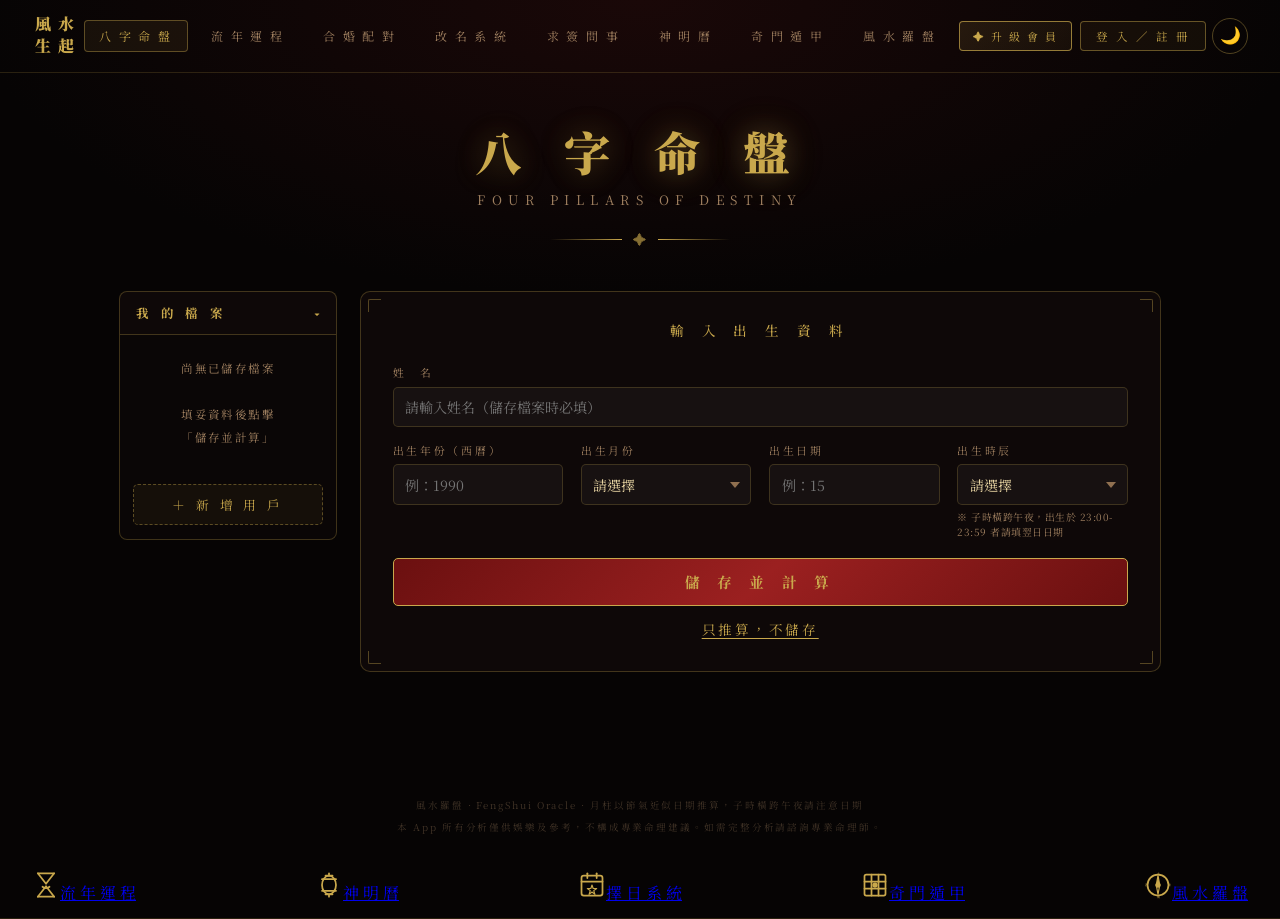
==== index.html @ 35db5994 "fix: Accessibility第三輪 - light/dark mode顏色對比度修正達WCAG AA標準(5.25:1/5.44:1)，保留金色質感" ====
<!DOCTYPE html>
<html lang="zh-TW">
<head>
  <meta charset="UTF-8">
  <meta name="viewport" content="width=device-width, initial-scale=1.0">
  <!-- PWA Manifest -->
  <link rel="manifest" href="/manifest.json">
  <!-- PWA Meta Tags -->
  <meta name="theme-color" content="#c9a84c">
  <meta name="mobile-web-app-capable" content="yes">
  <meta name="apple-mobile-web-app-capable" content="yes">
  <meta name="apple-mobile-web-app-status-bar-style" content="black-translucent">
  <meta name="apple-mobile-web-app-title" content="風生水起">
  <!-- Icons -->
  <link rel="apple-touch-icon" href="/icon-bagua.png">
  <link rel="icon" type="image/png" href="/icon-bagua.png">
  <title>風生水起 · FengShui Oracle</title>
  <meta property="og:title" content="風生水起 · FengShui Oracle">
  <meta property="og:description" content="最易用嘅中式命理 App，八字命盤、求簽問事、合婚配對、神明曆">
  <meta property="og:url" content="https://fengshuioracle.vercel.app">
  <link href="https://fonts.googleapis.com/css2?family=Noto+Serif+TC:wght@400;500;700;900&display=swap" rel="stylesheet">
  <link rel="stylesheet" href="auth.css">
  <link rel="stylesheet" href="theme.css">
  <script src="theme.js"></script>
  <style>
    :root {
      --gold: #c9a84c;
      --gold-light: #e8d080;
      --gold-dim: rgba(201,168,76,0.28);
      --red-dark: #6b1010;
      --red-mid: #9b2020;
      --bg: #060404;
      --bg-card: #0e0808;
      --bg-sidebar: #0a0606;
      --bg-input: rgba(255,255,255,0.04);
      --text: #e8d5a3;
      --text-dim: #a08060;  /* #a08060 on #0e0808 ≈ 5.44:1 (WCAG AA) */
      --wood: #5a9a6a;
      --fire: #cc4422;
      --earth: #C4870A;
      --metal: #A8A8A8;
      --water: #0047AB;
    }

    * { box-sizing: border-box; margin: 0; padding: 0; }

    body {
      font-family: 'Noto Serif TC', serif;
      background: var(--bg);
      color: var(--text);
      min-height: 100vh;
      background-image: radial-gradient(ellipse 80% 50% at 50% 0%, #1a0808 0%, transparent 65%);
    }

    /* ── Unified nav (shared with oracle.html) ──── */
    nav {
      display: flex;
      align-items: center;
      justify-content: space-between;
      padding: 0.85rem 2rem;
      border-bottom: 1px solid rgba(201,168,76,0.18);
    }
    .nav-brand {
      text-decoration: none;
      display: flex;
      flex-direction: row;
      align-items: center;
      gap: 0.5rem;
    }
    .logo-text {
      display: grid;
      grid-template-columns: 1fr 1fr;
      grid-template-rows: 1fr 1fr;
      width: 2.4rem;
      height: 2.4rem;
      font-size: 0.7rem;
      font-weight: 900;
      color: var(--gold);
      line-height: 1.2;
      text-align: center;
      letter-spacing: 0;
      flex-shrink: 0;
    }
    .nav-brand .brand-sub {
      font-size: 0.55rem;
      font-weight: 400;
      letter-spacing: 0.18em;
      color: var(--text-dim);
      line-height: 1.2;
      margin-top: 0.15rem;
    }
    .nav-tabs { display: flex; gap: 0.5rem; }
    .nav-tab {
      font-size: 0.75rem;
      font-family: 'Noto Serif TC', serif;
      letter-spacing: 0.2em;
      text-decoration: none;
      padding: 0.38rem 0.88rem;
      border-radius: 4px;
      border: 1px solid transparent;
      color: var(--text-dim);
      transition: color 0.2s, background 0.2s, border-color 0.2s;
    }
    .nav-tab.active {
      color: var(--gold);
      border-color: rgba(201,168,76,0.4);
      background: rgba(201,168,76,0.08);
    }
    .nav-tab:not(.active):hover { color: var(--text); }

    /* ── Header ─────────────────────────────────── */
    header {
      text-align: center;
      padding: 2.8rem 1rem 1.5rem;
    }

    .site-title {
      font-size: clamp(1.9rem, 5.5vw, 2.9rem);
      font-weight: 900;
      color: var(--gold);
      letter-spacing: 0.35em;
      text-shadow: 0 0 28px rgba(201,168,76,0.38), 0 0 56px rgba(201,168,76,0.12);
    }

    .site-subtitle {
      font-size: 13px;
      color: var(--text-dim);
      letter-spacing: 0.5em;
      margin-top: 0.35rem;
      text-transform: uppercase;
      line-height: 1.7;
    }

    .divider {
      display: flex;
      align-items: center;
      gap: 0.7rem;
      margin: 1.1rem auto;
      width: fit-content;
    }
    .divider::before, .divider::after {
      content: '';
      display: block;
      width: 72px;
      height: 1px;
    }
    .divider::before { background: linear-gradient(to right, transparent, var(--gold)); }
    .divider::after  { background: linear-gradient(to left,  transparent, var(--gold)); }
    .divider-sym { color: var(--gold); font-size: 0.85rem; opacity: 0.65; }

    /* ── Layout ──────────────────────────────────── */
    .layout {
      display: flex;
      gap: 1.4rem;
      max-width: 1080px;
      margin: 0 auto;
      padding: 0 1.2rem 5rem;
      align-items: flex-start;
    }

    /* ── Sidebar ─────────────────────────────────── */
    .sidebar { width: 218px; flex-shrink: 0; position: sticky; top: 1rem; }

    .sidebar-head {
      display: flex;
      align-items: center;
      justify-content: space-between;
      padding: 0.75rem 1rem;
      background: var(--bg-card);
      border: 1px solid var(--gold-dim);
      border-radius: 8px 8px 0 0;
      cursor: pointer;
      user-select: none;
    }

    .sidebar-head-title {
      font-size: 0.78rem;
      color: var(--gold);
      letter-spacing: 0.38em;
      font-weight: 700;
    }

    .sb-icon {
      color: var(--gold);
      font-size: 0.75rem;
      transition: transform 0.3s;
      display: inline-block;
    }
    .sb-icon.up { transform: rotate(180deg); }

    .sidebar-body {
      background: var(--bg-sidebar);
      border: 1px solid var(--gold-dim);
      border-top: none;
      border-radius: 0 0 8px 8px;
      overflow-y: auto;
      overflow-x: hidden;
      max-height: 560px;
      transition: max-height 0.35s ease, opacity 0.3s;
    }
    .sidebar-body.collapsed { max-height: 0; overflow: hidden; }

    .sidebar-body::-webkit-scrollbar { width: 3px; }
    .sidebar-body::-webkit-scrollbar-thumb { background: var(--gold-dim); border-radius: 2px; }

    .profile-empty {
      padding: 1.4rem 1rem;
      text-align: center;
      color: var(--text-dim);
      font-size: 0.72rem;
      letter-spacing: 0.12em;
      line-height: 2;
    }

    /* Profile card */
    .p-card {
      padding: 0.8rem 1rem;
      border-bottom: 1px solid rgba(201,168,76,0.09);
      cursor: pointer;
      transition: background 0.18s;
      position: relative;
    }
    .p-card:hover   { background: rgba(201,168,76,0.055); }
    .p-card.active  { background: rgba(201,168,76,0.1); border-left: 2px solid var(--gold); }

    .p-card-name {
      font-size: 0.98rem;
      font-weight: 700;
      color: var(--gold);
      letter-spacing: 0.08em;
      margin-bottom: 0.22rem;
    }

    .p-card-info {
      font-size: 0.65rem;
      color: var(--text-dim);
      letter-spacing: 0.08em;
      line-height: 1.7;
    }

    .p-card-actions {
      display: flex;
      gap: 0.35rem;
      margin-top: 0.45rem;
    }

    .p-btn {
      font-size: 0.62rem;
      padding: 0.18rem 0.5rem;
      border-radius: 3px;
      border: 1px solid;
      cursor: pointer;
      font-family: 'Noto Serif TC', serif;
      letter-spacing: 0.08em;
      background: transparent;
      transition: background 0.18s;
    }
    .p-btn-edit   { border-color: rgba(201,168,76,0.35); color: var(--gold); }
    .p-btn-edit:hover   { background: rgba(201,168,76,0.12); }
    .p-btn-delete { border-color: rgba(180,50,50,0.38); color: #cc6666; }
    .p-btn-delete:hover { background: rgba(180,50,50,0.12); }

    /* Mobile sidebar toggle */
    .mob-sidebar-toggle {
      display: none;
      width: 100%;
      padding: 0.65rem 1rem;
      background: var(--bg-card);
      border: 1px solid var(--gold-dim);
      border-radius: 7px;
      color: var(--gold);
      font-family: 'Noto Serif TC', serif;
      font-size: 0.82rem;
      letter-spacing: 0.35em;
      cursor: pointer;
      text-align: left;
      margin-bottom: 0.9rem;
    }
    .mob-sidebar-toggle .mob-icon {
      float: right;
      transition: transform 0.3s;
    }
    .mob-sidebar-toggle.open .mob-icon { transform: rotate(180deg); }

    /* ── Main content ────────────────────────────── */
    .main-content { flex: 1; min-width: 0; }

    /* ── Card ────────────────────────────────────── */
    .card {
      background: var(--bg-card);
      border: 1px solid var(--gold-dim);
      border-radius: 10px;
      padding: 1.8rem 2rem;
      position: relative;
      margin-bottom: 1.4rem;
    }

    .cc { position:absolute; width:13px; height:13px; border-color:var(--gold); border-style:solid; opacity:0.38; }
    .cc.tl { top:7px;    left:7px;  border-width:1px 0 0 1px; border-radius:2px 0 0 0; }
    .cc.tr { top:7px;    right:7px; border-width:1px 1px 0 0; border-radius:0 2px 0 0; }
    .cc.bl { bottom:7px; left:7px;  border-width:0 0 1px 1px; border-radius:0 0 0 2px; }
    .cc.br { bottom:7px; right:7px; border-width:0 1px 1px 0; border-radius:0 0 2px 0; }

    .card-title {
      text-align: center;
      color: var(--gold);
      font-size: 0.85rem;
      letter-spacing: 0.55em;
      margin-bottom: 1.5rem;
      font-weight: 500;
    }

    /* ── Edit mode bar ───────────────────────────── */
    .edit-bar {
      display: flex;
      align-items: center;
      justify-content: space-between;
      background: rgba(201,168,76,0.07);
      border: 1px solid rgba(201,168,76,0.28);
      border-radius: 5px;
      padding: 0.55rem 0.9rem;
      margin-bottom: 1.1rem;
      font-size: 0.75rem;
      color: var(--gold);
      letter-spacing: 0.12em;
    }
    .edit-bar.hidden { display: none; }

    .btn-cancel {
      background: transparent;
      border: 1px solid rgba(201,168,76,0.28);
      color: var(--text-dim);
      font-family: 'Noto Serif TC', serif;
      font-size: 0.68rem;
      padding: 0.22rem 0.65rem;
      border-radius: 3px;
      cursor: pointer;
      letter-spacing: 0.1em;
      transition: all 0.2s;
    }
    .btn-cancel:hover { border-color: var(--gold); color: var(--gold); }

    /* ── Form ────────────────────────────────────── */
    .form-grid {
      display: grid;
      grid-template-columns: repeat(auto-fit, minmax(148px, 1fr));
      gap: 0.95rem 1.1rem;
      margin-bottom: 1.1rem;
    }

    .fg-full { grid-column: 1 / -1; }

    .form-group label {
      display: block;
      font-size: 0.68rem;
      color: var(--text-dim);
      letter-spacing: 0.25em;
      margin-bottom: 0.38rem;
    }

    .form-group input,
    .form-group select {
      width: 100%;
      background: var(--bg-input);
      border: 1px solid rgba(201,168,76,0.22);
      color: var(--text);
      font-family: 'Noto Serif TC', serif;
      font-size: 0.88rem;
      padding: 0.58rem 0.72rem;
      border-radius: 5px;
      outline: none;
      transition: border-color 0.22s, box-shadow 0.22s;
      appearance: none;
      -webkit-appearance: none;
    }
    .form-group select {
      background-image: url("data:image/svg+xml,%3Csvg xmlns='http://www.w3.org/2000/svg' width='10' height='6'%3E%3Cpath d='M0 0l5 6 5-6z' fill='%23907050'/%3E%3C/svg%3E");
      background-repeat: no-repeat;
      background-position: right 0.65rem center;
      padding-right: 1.9rem;
    }
    .form-group input:focus,
    .form-group select:focus {
      border-color: var(--gold);
      box-shadow: 0 0 0 2px rgba(201,168,76,0.09);
    }
    .form-group select option { background: #160e0a; color: var(--text); }

    .shichen-note {
      font-size: 0.62rem;
      color: var(--text-dim);
      letter-spacing: 0.05em;
      margin-top: 0.35rem;
      line-height: 1.5;
    }

    /* ── Sidebar new-user button ─────────────────── */
    .btn-new-user {
      display: block;
      width: calc(100% - 1.6rem);
      margin: 0.8rem 0.8rem 0.9rem;
      padding: 0.6rem 0.5rem;
      background: rgba(201,168,76,0.06);
      border: 1px dashed rgba(201,168,76,0.4);
      color: var(--gold);
      font-family: 'Noto Serif TC', serif;
      font-size: 0.8rem;
      letter-spacing: 0.3em;
      cursor: pointer;
      border-radius: 5px;
      transition: all 0.22s;
      text-align: center;
    }
    .btn-new-user:hover {
      background: rgba(201,168,76,0.12);
      border-color: var(--gold);
      border-style: solid;
    }

    /* ── Button row ──────────────────────────────── */
    .btn-row { display: flex; flex-direction: column; gap: 0.6rem; }

    .btn-calc-only {
      background: transparent;
      border: none;
      color: #c9a84c;
      font-family: 'Noto Serif TC', serif;
      font-size: 0.85rem;
      letter-spacing: 0.2em;
      cursor: pointer;
      text-align: center;
      padding: 0.2rem;
      transition: color 0.2s;
      text-decoration: underline;
      text-underline-offset: 3px;
    }
    .btn-calc-only:hover { color: var(--gold); }

    .btn-primary {
      padding: 0.78rem 0.5rem;
      background: linear-gradient(135deg, var(--red-dark), var(--red-mid) 50%, var(--red-dark));
      border: 1px solid var(--gold);
      color: var(--gold);
      font-family: 'Noto Serif TC', serif;
      font-size: 0.92rem;
      font-weight: 700;
      letter-spacing: 0.45em;
      cursor: pointer;
      border-radius: 5px;
      transition: all 0.28s;
      overflow: hidden;
      position: relative;
    }
    .btn-primary::before {
      content: '';
      position: absolute;
      inset: 0;
      background: linear-gradient(135deg, transparent 40%, rgba(201,168,76,0.08) 50%, transparent 60%);
      transform: translateX(-100%);
      transition: transform 0.5s;
    }
    .btn-primary:hover { border-color: var(--gold-light); color: var(--gold-light); box-shadow: 0 0 16px rgba(201,168,76,0.14); }
    .btn-primary:hover::before { transform: translateX(100%); }

    .btn-secondary {
      padding: 0.78rem 0.5rem;
      background: rgba(201,168,76,0.055);
      border: 1px solid rgba(201,168,76,0.32);
      color: var(--gold);
      font-family: 'Noto Serif TC', serif;
      font-size: 0.88rem;
      font-weight: 500;
      letter-spacing: 0.38em;
      cursor: pointer;
      border-radius: 5px;
      transition: all 0.28s;
    }
    .btn-secondary:hover { background: rgba(201,168,76,0.11); border-color: var(--gold); }

    /* ── Result ──────────────────────────────────── */
    #resultSection { display: none; animation: fadeIn 0.55s ease; }
    #resultSection.visible { display: block; }

    @keyframes fadeIn {
      from { opacity: 0; transform: translateY(14px); }
      to   { opacity: 1; transform: translateY(0); }
    }

    .result-name {
      text-align: center;
      color: var(--gold-light);
      font-size: 1.25rem;
      font-weight: 900;
      letter-spacing: 0.22em;
      margin-bottom: 0.18rem;
    }

    .result-title {
      text-align: center;
      color: var(--gold);
      font-size: 1.05rem;
      letter-spacing: 0.5em;
      font-weight: 700;
      margin-bottom: 0.25rem;
    }

    .result-meta {
      text-align: center;
      color: var(--text-dim);
      font-size: 0.72rem;
      letter-spacing: 0.2em;
      margin-bottom: 1.7rem;
    }

    /* ── Four pillars ────────────────────────────── */
    .pillars-wrap {
      display: flex;
      justify-content: center;
      margin-bottom: 1.6rem;
    }

    .pillar {
      flex: 1;
      max-width: 155px;
      padding: 1.4rem 0.45rem 1.1rem;
      background: rgba(255,255,255,0.018);
      border: 1px solid var(--gold-dim);
      text-align: center;
      position: relative;
      transition: transform 0.2s;
    }
    .pillar + .pillar { border-left: none; }
    .pillar:first-child { border-radius: 8px 0 0 8px; }
    .pillar:last-child  { border-radius: 0 8px 8px 0; }
    .pillar:hover { transform: translateY(-3px); z-index: 1; }
    .pillar::before {
      content: '';
      position: absolute;
      top: 0; left: 0; right: 0;
      height: 2px;
      background: linear-gradient(to right, transparent, var(--gold-dim), transparent);
    }

    .pillar-label {
      font-size: 0.63rem;
      color: var(--text-dim);
      letter-spacing: 0.3em;
      margin-bottom: 0.95rem;
    }

    .pillar-stem, .pillar-branch {
      font-size: clamp(2.1rem, 5vw, 3.1rem);
      font-weight: 900;
      line-height: 1.1;
      display: block;
      text-shadow: 0 0 12px currentColor;
    }

    .pillar-sep {
      width: 22px; height: 1px;
      background: var(--gold-dim);
      margin: 0.45rem auto;
    }

    .pillar-el-row {
      font-size: 0.66rem;
      color: var(--text-dim);
      letter-spacing: 0.1em;
      margin-top: 0.38rem;
      line-height: 1.9;
    }

    .pillar-animal {
      font-size: 0.7rem;
      color: var(--text-dim);
      margin-top: 0.12rem;
    }

    .el-wood  { color: var(--wood);  }
    .el-fire  { color: var(--fire);  }
    .el-earth { color: var(--earth); }
    .el-metal { color: var(--metal); }
    .el-water { color: var(--water); }

    /* ── Info cards ──────────────────────────────── */
    .info-row {
      display: grid;
      grid-template-columns: repeat(auto-fit, minmax(165px, 1fr));
      gap: 0.85rem;
      margin-top: 1.2rem;
    }

    .info-card {
      background: rgba(255,255,255,0.018);
      border: 1px solid var(--gold-dim);
      border-radius: 6px;
      padding: 0.85rem 1rem;
    }

    .ic-label {
      font-size: 0.63rem;
      color: var(--text-dim);
      letter-spacing: 0.3em;
      margin-bottom: 0.28rem;
    }

    .ic-value {
      font-size: 0.92rem;
      color: var(--text);
    }

    /* ── Element bars ────────────────────────────── */
    .el-summary {
      background: rgba(255,255,255,0.018);
      border: 1px solid var(--gold-dim);
      border-radius: 6px;
      padding: 1rem 1.3rem;
      margin-top: 0.85rem;
    }

    .el-summary-title {
      font-size: 0.65rem;
      color: var(--text-dim);
      letter-spacing: 0.35em;
      margin-bottom: 0.85rem;
      text-align: center;
    }

    .el-bars {
      display: flex;
      flex-direction: column;
      gap: 0.55rem;
    }

    .el-bar-wrap {
      display: flex;
      align-items: center;
      gap: 0.6rem;
    }

    .el-bar-lbl {
      font-size: 0.75rem;
      font-weight: 700;
      width: 1.2em;
      text-align: center;
      flex-shrink: 0;
    }

    .el-bar-track {
      flex: 1;
      height: 12px;
      background: rgba(255,255,255,0.04);
      border-radius: 3px;
      overflow: hidden;
    }

    .el-bar {
      height: 100%;
      border-radius: 3px;
      transition: width 0.5s ease;
    }

    .el-bar-cnt { font-size: 0.68rem; color: var(--text-dim); width: 1em; text-align: right; flex-shrink: 0; }

    /* ── Mobile ──────────────────────────────────── */
    @media (max-width: 700px) {
      .layout { flex-direction: column; padding: 0 0.75rem 4rem; }
      .sidebar { width: 100%; position: static; }
      .sidebar-head { display: none; }
      .sidebar-body {
        border: 1px solid var(--gold-dim);
        border-radius: 8px;
        max-height: 0;
        overflow: hidden;
      }
      .sidebar-body.mob-open { max-height: 380px; overflow-y: auto; }
      .mob-sidebar-toggle { display: block; }
      .card { padding: 1.3rem 0.9rem; }

      /* ── Font size: ensure minimum 14px for readable text ── */
      .p-card-name   { font-size: 1rem; }
      .p-card-info   { font-size: 0.82rem; }     /* was 0.65rem (~10px) */
      .form-group label { font-size: 0.82rem; }  /* was 0.68rem */
      .shichen-note  { font-size: 0.78rem; }     /* was 0.62rem */
      .card-title    { font-size: 0.92rem; }     /* was 0.85rem */
      .ic-label      { font-size: 0.78rem; }     /* was 0.63rem */
      .ic-value      { font-size: 1rem; }
      .el-summary-title { font-size: 0.8rem; }
      .el-bar-lbl    { font-size: 0.88rem; }
      .pillar-label  { font-size: 0.75rem; }
      .pillar-el-row { font-size: 0.78rem; }
      .result-meta   { font-size: 0.82rem; }
      .da-card-label { font-size: 0.78rem; }
      .da-card-sub   { font-size: 0.82rem; }
      .rn-card-label { font-size: 0.75rem; }
      .scene-desc    { font-size: 0.72rem; }
      .scene-name    { font-size: 0.88rem; }

      /* ── Buttons: ensure min 44px touch target ── */
      .p-btn {
        font-size: 0.82rem;
        padding: 0.6rem 0.9rem;  /* was 0.18rem — now ≥ 44px */
        min-height: 44px;
        display: inline-flex;
        align-items: center;
      }
      .p-card-actions { gap: 0.5rem; flex-wrap: wrap; }
      .btn-new-user  { min-height: 44px; font-size: 0.88rem; }
      .btn-primary   { min-height: 48px; font-size: 1rem; }
      .btn-secondary { min-height: 48px; font-size: 0.95rem; }
      .mob-sidebar-toggle { min-height: 44px; font-size: 0.88rem; }

      /* ── Match section: stack on mobile ── */
      .match-heart-col { padding: 0.5rem 0; }
    }

    @media (max-width: 480px) {
      .scene-grid { grid-template-columns: repeat(3,1fr); gap: 0.4rem; }
      .match-dim-grid { grid-template-columns: repeat(3,1fr); gap: 0.4rem; }
      .da-free-grid { grid-template-columns: 1fr; }
      .rn-free-grid { grid-template-columns: 1fr; }
    }

    footer {
      text-align: center;
      color: var(--text-dim);
      font-size: 0.6rem;
      letter-spacing: 0.2em;
      padding: 1.5rem 0;
      opacity: 0.38;
    }

    @keyframes shake {
      0%,100% { transform: translateX(0); }
      20%,60% { transform: translateX(-5px); }
      40%,80% { transform: translateX(5px); }
    }


    /* Oracle section removed — see oracle.html */


    /* ── Rename Section ─────────────────────────────── */
    #renameSection { display: none; animation: fadeIn 0.45s ease; }
    #renameSection.active { display: block; }

    .rename-container { max-width: 860px; margin: 0 auto; padding: 0 1.2rem 5rem; }

    /* Scene selector */
    .scene-grid {
      display: grid;
      grid-template-columns: repeat(3, 1fr);
      gap: 0.9rem;
      margin-bottom: 1.5rem;
    }
    .scene-card {
      padding: 1.2rem 0.6rem 1rem;
      background: rgba(255,255,255,0.02);
      border: 1px solid var(--gold-dim);
      border-radius: 8px;
      text-align: center;
      cursor: pointer;
      transition: all 0.22s;
    }
    .scene-card:hover  { background: rgba(201,168,76,0.06); border-color: rgba(201,168,76,0.5); transform: translateY(-2px); }
    .scene-card.active { background: rgba(201,168,76,0.1);  border-color: var(--gold); box-shadow: 0 0 14px rgba(201,168,76,0.1); }
    .scene-icon  { font-size: 1.8rem; margin-bottom: 0.4rem; line-height: 1; }
    .scene-name  { font-size: 0.82rem; font-weight: 700; color: var(--gold); letter-spacing: 0.12em; }
    .scene-desc  { font-size: 0.58rem; color: var(--text-dim); margin-top: 0.2rem; letter-spacing: 0.06em; line-height: 1.5; }

    /* Scene forms */
    .scene-form  { display: none; }
    .scene-form.active { display: block; animation: fadeIn 0.35s ease; }

    .rename-form-grid {
      display: grid;
      grid-template-columns: repeat(auto-fit, minmax(145px, 1fr));
      gap: 0.9rem 1rem;
      margin-bottom: 1.1rem;
    }
    .rename-input, .rename-select {
      width: 100%;
      background: var(--bg-input);
      border: 1px solid rgba(201,168,76,0.22);
      color: var(--text);
      font-family: 'Noto Serif TC', serif;
      font-size: 0.88rem;
      padding: 0.58rem 0.72rem;
      border-radius: 5px;
      outline: none;
      transition: border-color 0.2s;
      appearance: none; -webkit-appearance: none;
    }
    .rename-select {
      background-image: url("data:image/svg+xml,%3Csvg xmlns='http://www.w3.org/2000/svg' width='10' height='6'%3E%3Cpath d='M0 0l5 6 5-6z' fill='%23907050'/%3E%3C/svg%3E");
      background-repeat: no-repeat; background-position: right 0.65rem center; padding-right: 1.9rem;
    }
    .rename-select option { background: #160e0a; }
    .rename-input:focus, .rename-select:focus { border-color: var(--gold); }
    .rename-form-label {
      font-size: 0.65rem; color: var(--text-dim); letter-spacing: 0.25em; display: block; margin-bottom: 0.35rem;
    }
    .rename-fg-full { grid-column: 1 / -1; }

    /* Result */
    #renameResult { display: none; animation: fadeIn 0.55s ease; }
    #renameResult.visible { display: block; }

    /* Free result cards */
    .rn-free-grid {
      display: grid;
      grid-template-columns: repeat(auto-fill, minmax(200px, 1fr));
      gap: 0.8rem;
      margin-bottom: 1.2rem;
    }
    .rn-card {
      background: rgba(255,255,255,0.02);
      border: 1px solid var(--gold-dim);
      border-left: 3px solid var(--gold);
      border-radius: 7px;
      padding: 0.95rem 1.1rem;
    }
    .rn-card-icon  { font-size: 1.2rem; margin-bottom: 0.3rem; }
    .rn-card-label { font-size: 0.6rem; color: var(--text-dim); letter-spacing: 0.3em; margin-bottom: 0.25rem; }
    .rn-card-val   { font-size: 0.88rem; font-weight: 700; color: var(--text); letter-spacing: 0.04em; line-height: 1.7; }
    .rn-card-sub   { font-size: 0.65rem; color: var(--text-dim); margin-top: 0.25rem; line-height: 1.7; }

    /* Radical recommendation chips */
    .rn-radical-list {
      display: flex; flex-wrap: wrap; gap: 0.5rem; margin-top: 0.4rem;
    }
    .rn-radical-chip {
      padding: 0.25rem 0.7rem;
      border: 1px solid rgba(201,168,76,0.35);
      border-radius: 20px;
      font-size: 0.78rem;
      color: var(--gold);
      background: rgba(201,168,76,0.06);
      letter-spacing: 0.1em;
    }

    /* Score bar */
    .rn-score-wrap { display: flex; align-items: center; gap: 0.8rem; margin: 0.5rem 0; }
    .rn-score-bar-track { flex: 1; height: 10px; background: rgba(255,255,255,0.05); border-radius: 5px; overflow: hidden; }
    .rn-score-bar { height: 100%; border-radius: 5px; transition: width 0.6s ease; }
    .rn-score-num { font-size: 0.82rem; font-weight: 700; color: var(--gold); min-width: 2.8em; text-align: right; }

    /* Paid locked section */
    .rn-paid-section {
      background: linear-gradient(135deg, #130a22, #1e0e38);
      border: 1px solid rgba(175,130,255,0.28);
      border-radius: 8px;
      padding: 1.3rem 1.4rem;
      margin-bottom: 1rem;
    }
    .rn-paid-title { font-size: 0.78rem; color: rgba(200,168,255,0.82); letter-spacing: 0.42em; font-weight: 700; margin-bottom: 0.55rem; }
    .rn-paid-preview {
      font-size: 0.77rem; color: rgba(200,168,255,0.3); line-height: 1.9;
      -webkit-mask-image: linear-gradient(to bottom, black 20%, transparent 100%);
      mask-image: linear-gradient(to bottom, black 20%, transparent 100%);
      max-height: 52px; overflow: hidden; margin-bottom: 0.8rem;
      filter: blur(1.5px); user-select: none;
    }
    .rn-unlock-btn {
      display: block; width: 100%; padding: 0.78rem;
      background: linear-gradient(135deg, #130a22, #251045 50%, #130a22);
      border: 1px solid rgba(175,130,255,0.38);
      color: rgba(200,168,255,0.82);
      font-family: 'Noto Serif TC', serif;
      font-size: 0.88rem; font-weight: 700; letter-spacing: 0.35em;
      cursor: pointer; border-radius: 5px; transition: all 0.28s;
    }
    .rn-unlock-btn:hover { border-color: rgba(200,168,255,0.62); }

    .rn-disclaimer {
      font-size: 0.62rem; color: var(--text-dim); text-align: center;
      letter-spacing: 0.07em; line-height: 1.9; opacity: 0.55;
    }

    /* ── 五格剖象法 ── */
    .kx-section-title {
      font-size: 0.65rem; color: var(--text-dim); letter-spacing: 0.45em;
      text-align: center; margin: 1.2rem 0 0.8rem;
    }
    .kx-grid {
      display: grid;
      grid-template-columns: repeat(5, 1fr);
      gap: 0.5rem;
      margin-bottom: 1rem;
    }
    .kx-card {
      border-radius: 7px;
      padding: 0.7rem 0.4rem;
      text-align: center;
      border: 2px solid;
      transition: transform 0.2s;
    }
    .kx-card.ji  { border-color: var(--wood); background: rgba(80,180,100,0.07); }
    .kx-card.xiong { border-color: var(--fire); background: rgba(220,80,60,0.07); }
    .kx-card-name { font-size: 0.58rem; letter-spacing: 0.3em; color: var(--text-dim); margin-bottom: 0.3rem; }
    .kx-card-num  { font-size: 1.1rem; font-weight: 700; color: var(--gold); line-height: 1; }
    .kx-card-level { font-size: 0.75rem; font-weight: 700; margin: 0.2rem 0; }
    .kx-card.ji  .kx-card-level { color: var(--wood); }
    .kx-card.xiong .kx-card-level { color: var(--fire); }
    .kx-card-el   { font-size: 0.6rem; color: var(--text-dim); }
    .kx-card-desc { font-size: 0.58rem; color: var(--text-dim); margin-top: 0.25rem; line-height: 1.6; }
    .kx-overall {
      text-align: center; padding: 0.6rem; border-radius: 6px;
      margin-bottom: 1rem; font-size: 0.8rem; font-weight: 700; letter-spacing: 0.3em;
    }
    .kx-overall.daji  { background: rgba(80,180,100,0.12); color: var(--wood); border: 1px solid rgba(80,180,100,0.3); }
    .kx-overall.zhongji { background: rgba(201,168,76,0.12); color: var(--gold); border: 1px solid rgba(201,168,76,0.3); }
    .kx-overall.ping  { background: rgba(255,255,255,0.05); color: var(--text-dim); border: 1px solid rgba(255,255,255,0.1); }
    .kx-overall.zhuyi { background: rgba(220,80,60,0.10); color: var(--fire); border: 1px solid rgba(220,80,60,0.25); }
    .kx-est-note { font-size: 0.6rem; color: rgba(201,168,76,0.55); text-align: center; margin-top: -0.5rem; margin-bottom: 0.8rem; }
    .kx-strokes-row { display: flex; justify-content: center; gap: 0.4rem; flex-wrap: wrap; margin-bottom: 0.7rem; }
    .kx-stroke-chip {
      font-size: 0.65rem; padding: 0.15rem 0.55rem;
      border: 1px solid rgba(201,168,76,0.3); border-radius: 20px;
      color: var(--text-dim); background: rgba(201,168,76,0.05);
      letter-spacing: 0.05em;
    }
    @media (max-width: 480px) {
      .kx-grid { grid-template-columns: repeat(5,1fr); gap: 0.3rem; }
      .kx-card { padding: 0.5rem 0.2rem; }
      .kx-card-desc { display: none; }
    }

    @media (max-width: 600px) {
      .scene-grid { grid-template-columns: repeat(3,1fr); gap: 0.5rem; }
      .scene-name { font-size: 0.7rem; }
    }

    /* ── Match Section ──────────────────────────────── */
    #matchSection { display: none; animation: fadeIn 0.45s ease; }
    #matchSection.active { display: block; }

    .match-container {
      max-width: 860px;
      margin: 0 auto;
      padding: 0 1.2rem 5rem;
    }

    .match-form-row {
      display: grid;
      grid-template-columns: 1fr 56px 1fr;
      gap: 0.8rem;
      align-items: start;
      margin-bottom: 1.4rem;
    }

    .match-person-badge {
      font-size: 0.72rem;
      font-weight: 700;
      color: var(--gold);
      letter-spacing: 0.45em;
      text-align: center;
      padding-bottom: 0.75rem;
      margin-bottom: 0.9rem;
      border-bottom: 1px solid var(--gold-dim);
    }
    .match-person-badge.b { color: #cc7777; border-bottom-color: rgba(204,100,100,0.28); }

    .match-heart-col {
      display: flex;
      align-items: center;
      justify-content: center;
      padding-top: 3.5rem;
    }
    .match-heart {
      font-size: 1.6rem;
      animation: mHeartBeat 1.6s ease-in-out infinite;
    }
    @keyframes mHeartBeat {
      0%,100% { transform: scale(1); }
      50%      { transform: scale(1.18); }
    }

    .match-form-inputs { display: flex; flex-direction: column; gap: 0.65rem; }
    .match-form-inputs .form-group label { margin-bottom: 0.3rem; }

    .match-form-select,
    .match-form-input {
      width: 100%;
      background: var(--bg-input);
      border: 1px solid rgba(201,168,76,0.22);
      color: var(--text);
      font-family: 'Noto Serif TC', serif;
      font-size: 0.85rem;
      padding: 0.55rem 0.72rem;
      border-radius: 5px;
      outline: none;
      transition: border-color 0.2s;
      appearance: none;
      -webkit-appearance: none;
    }
    .match-form-select {
      background-image: url("data:image/svg+xml,%3Csvg xmlns='http://www.w3.org/2000/svg' width='10' height='6'%3E%3Cpath d='M0 0l5 6 5-6z' fill='%23907050'/%3E%3C/svg%3E");
      background-repeat: no-repeat;
      background-position: right 0.65rem center;
      padding-right: 1.9rem;
    }
    .match-form-select option { background: #160e0a; }
    .match-form-select:focus,
    .match-form-input:focus  { border-color: var(--gold); }

    /* B person input highlights red tint */
    .match-person-b .match-form-input,
    .match-person-b .match-form-select {
      border-color: rgba(204,100,100,0.2);
    }
    .match-person-b .match-form-input:focus,
    .match-person-b .match-form-select:focus { border-color: #cc7777; }

    /* Result */
    #matchResult { display: none; animation: fadeIn 0.55s ease; }
    #matchResult.visible { display: block; }

    .match-result-top {
      display: grid;
      grid-template-columns: 1fr 1fr;
      gap: 1.2rem;
      margin-bottom: 1.2rem;
      align-items: center;
    }

    /* Radar */
    .match-radar-wrap { text-align: center; }
    #matchRadar { max-width: 100%; display: block; margin: 0 auto; }

    /* Score ring */
    .match-score-wrap {
      display: flex;
      flex-direction: column;
      align-items: center;
      gap: 0.6rem;
    }
    .match-score-ring-wrap { position: relative; width: 130px; height: 130px; }
    #matchScoreRing { position: absolute; top:0; left:0; }
    .match-score-num {
      position: absolute;
      top: 50%; left: 50%;
      transform: translate(-50%, -50%);
      font-size: 2.4rem;
      font-weight: 900;
      color: var(--gold);
      line-height: 1;
    }
    .match-score-label {
      font-size: 0.68rem;
      color: var(--text-dim);
      letter-spacing: 0.35em;
      text-align: center;
    }
    .match-score-tag {
      font-size: 0.82rem;
      font-weight: 700;
      color: var(--gold);
      letter-spacing: 0.2em;
    }

    /* Interaction analysis */
    .match-interactions { display: flex; flex-direction: column; gap: 0.5rem; margin-bottom: 1.2rem; }
    .match-int-item {
      font-size: 0.78rem;
      color: var(--text);
      line-height: 1.7;
      padding: 0.55rem 0.9rem;
      border-radius: 0 5px 5px 0;
      border-left: 3px solid;
      background: rgba(255,255,255,0.02);
    }
    .match-int-item.pos { border-left-color: var(--wood); }
    .match-int-item.neg { border-left-color: var(--fire); }
    .match-int-item.neu { border-left-color: var(--gold-dim); }

    /* 3 dimension scores */
    .match-dim-grid {
      display: grid;
      grid-template-columns: repeat(3, 1fr);
      gap: 0.8rem;
      margin-bottom: 1.2rem;
    }
    .match-dim-card {
      background: rgba(255,255,255,0.02);
      border: 1px solid var(--gold-dim);
      border-radius: 7px;
      padding: 0.9rem 0.5rem;
      text-align: center;
    }
    .match-dim-icon  { font-size: 1.2rem; margin-bottom: 0.25rem; }
    .match-dim-name  { font-size: 0.6rem; color: var(--text-dim); letter-spacing: 0.2em; margin-bottom: 0.3rem; }
    .match-dim-score { font-size: 1.6rem; font-weight: 900; color: var(--gold); }
    .match-dim-desc  { font-size: 0.6rem; color: var(--text-dim); margin-top: 0.2rem; letter-spacing: 0.05em; }

    /* Locked paid section */
    .match-paid-section {
      background: linear-gradient(135deg, #130a22, #1e0e38);
      border: 1px solid rgba(175,130,255,0.28);
      border-radius: 8px;
      padding: 1.3rem 1.4rem;
      margin-bottom: 1rem;
    }
    .match-paid-title { font-size: 0.78rem; color: rgba(200,168,255,0.82); letter-spacing: 0.42em; font-weight: 700; margin-bottom: 0.55rem; }
    .match-paid-preview {
      font-size: 0.77rem;
      color: rgba(200,168,255,0.32);
      line-height: 1.9;
      -webkit-mask-image: linear-gradient(to bottom, black 25%, transparent 100%);
      mask-image: linear-gradient(to bottom, black 25%, transparent 100%);
      max-height: 48px;
      overflow: hidden;
      margin-bottom: 0.8rem;
    }
    .match-unlock-btn {
      display: block; width: 100%;
      padding: 0.78rem;
      background: linear-gradient(135deg, #130a22, #251045 50%, #130a22);
      border: 1px solid rgba(175,130,255,0.38);
      color: rgba(200,168,255,0.82);
      font-family: 'Noto Serif TC', serif;
      font-size: 0.88rem; font-weight: 700;
      letter-spacing: 0.35em; cursor: pointer; border-radius: 5px;
      transition: all 0.28s;
    }
    .match-unlock-btn:hover { border-color: rgba(200,168,255,0.62); }

    .match-disclaimer {
      font-size: 0.62rem;
      color: var(--text-dim);
      text-align: center;
      letter-spacing: 0.07em;
      line-height: 1.9;
      opacity: 0.55;
    }

    @media (max-width: 600px) {
      .match-form-row { grid-template-columns: 1fr; }
      .match-heart-col { padding: 0.8rem 0; }
      .match-result-top { grid-template-columns: 1fr; }
      .match-dim-grid { grid-template-columns: repeat(3,1fr); gap: 0.5rem; }
    }

    /* ── Deep Analysis Section ──────────────────────── */
    #deepSection { display: none; animation: fadeIn 0.55s ease; }
    #deepSection.visible { display: block; }

    .da-section-sub {
      text-align: center;
      font-size: 0.65rem;
      color: var(--text-dim);
      letter-spacing: 0.22em;
      margin-bottom: 1.5rem;
      margin-top: -0.8rem;
    }

    .da-divider {
      width: 100%; height: 1px;
      background: linear-gradient(to right, transparent, var(--gold-dim), transparent);
      margin: 1.3rem 0;
    }

    .da-free-grid {
      display: grid;
      grid-template-columns: repeat(auto-fill, minmax(210px, 1fr));
      gap: 0.85rem;
    }

    .da-card {
      background: rgba(255,255,255,0.02);
      border: 1px solid var(--gold-dim);
      border-left: 3px solid var(--gold);
      border-radius: 7px;
      padding: 1rem 1.1rem;
    }
    .da-card.taisui-warn { border-left-color: #e8b030; background: rgba(232,176,48,0.04); }
    .da-card.taisui-ok   { border-left-color: var(--wood); }

    /* ── 犯太歲詳細卡片 ── */
    .da-taisui-full {
      grid-column: 1 / -1;   /* 佔滿整行，突出顯示 */
    }
    .tai-type-badge {
      display: inline-flex;
      align-items: center;
      gap: 0.4rem;
      font-size: 0.88rem;
      font-weight: 700;
      color: #e8b030;
      background: rgba(232,176,48,0.1);
      border: 1px solid rgba(232,176,48,0.3);
      border-radius: 20px;
      padding: 0.25rem 0.85rem;
      letter-spacing: 0.08em;
      margin-top: 0.3rem;
    }
    .tai-locked-wrap {
      margin-top: 0.9rem;
      padding: 0.85rem 1rem;
      background: rgba(0,0,0,0.2);
      border: 1px solid rgba(255,255,255,0.06);
      border-radius: 7px;
    }
    .tai-locked-head {
      display: flex;
      align-items: center;
      gap: 0.5rem;
      margin-bottom: 0.45rem;
    }
    .tai-locked-title {
      font-size: 0.65rem;
      color: var(--text-dim);
      letter-spacing: 0.32em;
    }
    .tai-lock-badge {
      font-size: 0.58rem;
      padding: 0.1rem 0.5rem;
      background: rgba(201,168,76,0.08);
      border: 1px solid rgba(201,168,76,0.25);
      border-radius: 10px;
      color: var(--gold);
      letter-spacing: 0.06em;
    }
    .tai-locked-body { position: relative; overflow: hidden; max-height: 4.2em; }
    .tai-locked-blur {
      font-size: 0.8rem;
      color: var(--text);
      line-height: 1.75;
      letter-spacing: 0.04em;
      filter: blur(4px);
      user-select: none;
      pointer-events: none;
      -webkit-mask-image: linear-gradient(to bottom, black 10%, transparent 90%);
      mask-image: linear-gradient(to bottom, black 10%, transparent 90%);
    }
    .tai-unlock-btn {
      display: block;
      width: 100%;
      margin-top: 0.85rem;
      padding: 0.68rem 0.5rem;
      background: linear-gradient(135deg, #3d1278, #5e20a8 50%, #3d1278);
      border: 1px solid rgba(175,130,255,0.42);
      color: rgba(235,215,255,0.92);
      font-family: 'Noto Serif TC', serif;
      font-size: 0.85rem;
      font-weight: 700;
      letter-spacing: 0.28em;
      cursor: pointer;
      border-radius: 5px;
      transition: all 0.25s;
    }
    .tai-unlock-btn:hover {
      border-color: rgba(200,168,255,0.65);
      box-shadow: 0 0 18px rgba(140,90,255,0.18);
    }

    .da-card-icon  { font-size: 1.3rem; line-height: 1; margin-bottom: 0.38rem; }
    .da-card-label { font-size: 0.62rem; color: var(--text-dim); letter-spacing: 0.3em; margin-bottom: 0.28rem; }
    .da-card-value { font-size: 0.88rem; font-weight: 700; color: var(--text); letter-spacing: 0.04em; line-height: 1.7; }
    .da-card-sub   { font-size: 0.67rem; color: var(--text-dim); letter-spacing: 0.04em; margin-top: 0.28rem; line-height: 1.7; }

    /* 用神忌神 section */
    .ys-grid { display: grid; grid-template-columns: 1fr 1fr 1fr; gap: 0.75rem; margin: 1rem 0 0.5rem; }
    @media (max-width: 480px) { .ys-grid { grid-template-columns: 1fr; } }
    .ys-card { background: rgba(255,255,255,0.04); border: 1px solid rgba(255,255,255,0.09); border-radius: 10px; padding: 0.9rem 0.8rem; text-align: center; }
    .ys-card-label { font-size: 0.6rem; color: var(--text-dim); letter-spacing: 0.28em; margin-bottom: 0.4rem; }
    .ys-card-val   { font-size: 1.05rem; font-weight: 800; letter-spacing: 0.05em; }
    .ys-card-sub   { font-size: 0.65rem; color: var(--text-dim); margin-top: 0.28rem; line-height: 1.6; }
    .ys-score-row  { font-size: 0.7rem; color: var(--text-dim); letter-spacing: 0.04em; margin: 0.6rem 0 0; line-height: 2; text-align: center; }
    .ys-disclaimer { font-size: 0.6rem; color: var(--text-dim); line-height: 1.9; letter-spacing: 0.04em; margin-top: 1rem; padding-top: 0.7rem; border-top: 1px solid rgba(255,255,255,0.07); }

    /* Paid locked section */
    .da-paid-header {
      display: flex;
      align-items: center;
      gap: 0.6rem;
      margin-bottom: 1rem;
    }
    .da-paid-title { font-size: 0.72rem; color: var(--text-dim); letter-spacing: 0.3em; }
    .da-paid-badge {
      font-size: 0.6rem;
      padding: 0.14rem 0.6rem;
      background: rgba(201,168,76,0.08);
      border: 1px solid rgba(201,168,76,0.28);
      border-radius: 10px;
      color: var(--gold);
      letter-spacing: 0.08em;
    }

    .da-paid-grid {
      display: grid;
      grid-template-columns: repeat(auto-fill, minmax(180px, 1fr));
      gap: 0.75rem;
      margin-bottom: 1.1rem;
    }

    .da-locked-card {
      background: rgba(255,255,255,0.015);
      border: 1px solid rgba(255,255,255,0.07);
      border-radius: 7px;
      padding: 0.9rem 1rem;
      position: relative;
      overflow: hidden;
    }
    .da-locked-label {
      font-size: 0.62rem;
      color: rgba(255,255,255,0.28);
      letter-spacing: 0.28em;
      margin-bottom: 0.3rem;
    }
    .da-locked-blur {
      font-size: 0.82rem;
      color: rgba(255,255,255,0.18);
      filter: blur(5px);
      user-select: none;
      pointer-events: none;
      line-height: 1.7;
      padding-right: 1.6rem;
    }
    .da-lock-icon {
      position: absolute;
      top: 50%; right: 0.75rem;
      transform: translateY(-50%);
      font-size: 1rem;
      opacity: 0.5;
    }

    /* v5.0 report upsell block */
    .da-report-upsell {
      background: rgba(201,168,76,0.04);
      border: 1px solid rgba(201,168,76,0.18);
      border-radius: 8px;
      padding: 0.65rem 0.85rem;
      margin: 0.7rem 0 0.5rem;
    }
    .da-upsell-text {
      font-size: 0.76rem;
      font-weight: 700;
      color: var(--gold);
      letter-spacing: 0.08em;
      margin-bottom: 0.45rem;
    }
    .da-upsell-chips {
      display: flex;
      flex-wrap: wrap;
      gap: 0.3rem;
    }
    .da-upsell-chip {
      font-size: 0.62rem;
      font-family: 'Noto Serif TC', serif;
      letter-spacing: 0.06em;
      color: var(--text-dim);
      border: 1px solid rgba(201,168,76,0.2);
      border-radius: 20px;
      padding: 0.18rem 0.48rem;
      background: rgba(201,168,76,0.03);
    }
    .da-upgrade-btn {
      display: block;
      width: 100%;
      padding: 0.8rem;
      background: linear-gradient(135deg, #130a22, #251045 50%, #130a22);
      border: 1px solid rgba(175,130,255,0.35);
      color: rgba(200,168,255,0.82);
      font-family: 'Noto Serif TC', serif;
      font-size: 0.88rem;
      font-weight: 700;
      letter-spacing: 0.45em;
      cursor: pointer;
      border-radius: 5px;
      transition: all 0.28s;
    }
    .da-upgrade-btn:hover { border-color: rgba(200,168,255,0.62); box-shadow: 0 0 14px rgba(175,130,255,0.1); }

    /* ── Single-purchase report cards ──────────────────── */
    .da-single-header {
      display: flex;
      align-items: center;
      gap: 0.6rem;
      margin: 1.4rem 0 1rem;
    }
    .da-single-title { font-size: 0.72rem; color: var(--text-dim); letter-spacing: 0.3em; }
    .da-single-badge {
      font-size: 0.6rem;
      padding: 0.14rem 0.6rem;
      background: rgba(201,168,76,0.08);
      border: 1px solid rgba(201,168,76,0.28);
      border-radius: 10px;
      color: var(--gold);
      letter-spacing: 0.08em;
    }
    .da-single-grid {
      display: grid;
      grid-template-columns: repeat(auto-fill, minmax(200px, 1fr));
      gap: 0.75rem;
      margin-bottom: 1.3rem;
    }
    .da-report-card {
      background: rgba(255,255,255,0.018);
      border: 1px solid rgba(201,168,76,0.15);
      border-radius: 8px;
      padding: 0.9rem 1rem;
      display: flex;
      flex-direction: column;
      gap: 0.45rem;
    }
    .da-report-icon { font-size: 1.3rem; line-height: 1; }
    .da-report-name {
      font-size: 0.82rem;
      font-weight: 700;
      color: var(--text);
      letter-spacing: 0.04em;
      line-height: 1.5;
    }
    .da-report-price {
      font-size: 0.68rem;
      color: var(--gold);
      letter-spacing: 0.06em;
    }
    .da-report-note {
      font-size: 0.6rem;
      color: var(--text-dim);
      letter-spacing: 0.04em;
      line-height: 1.4;
      opacity: 0.75;
    }
    /* Free preview line inside each single report card */
    .da-report-free-line {
      font-size: 0.95rem;
      color: var(--gold);
      letter-spacing: 0.03em;
      line-height: 1.55;
      opacity: 0.88;
      margin: 0.2rem 0 0.1rem;
    }
    /* 【】bracket keywords — deep gold in light mode, standard gold in dark */
    .da-kw { color: var(--gold); }
    html.light-mode .da-kw { color: #8a6420 !important; }
    .da-report-blur-wrap {
      position: relative;
      max-height: 2.5em;
      overflow: hidden;
      margin-bottom: 0.2rem;
    }
    .da-report-blur-text {
      font-size: 0.64rem;
      color: var(--text-dim);
      line-height: 1.75;
      filter: blur(3px);
      user-select: none;
      pointer-events: none;
      -webkit-mask-image: linear-gradient(to bottom, black 10%, transparent 100%);
      mask-image: linear-gradient(to bottom, black 10%, transparent 100%);
    }
    .da-report-unlock {
      margin-top: 0.3rem;
      padding: 0.42rem 0.6rem;
      background: transparent;
      border: 1px solid rgba(201,168,76,0.4);
      color: rgba(201,168,76,0.85);
      font-family: 'Noto Serif TC', serif;
      font-size: 0.68rem;
      font-weight: 700;
      letter-spacing: 0.25em;
      cursor: pointer;
      border-radius: 4px;
      transition: all 0.25s;
      align-self: flex-start;
    }
    .da-report-unlock:hover {
      background: rgba(201,168,76,0.08);
      border-color: rgba(201,168,76,0.75);
    }

    /* ── Daily notification button ──────────────────────── */
    .da-notif-wrap {
      margin-top: 0.5rem;
      display: flex;
      align-items: center;
      gap: 0.8rem;
      flex-wrap: wrap;
    }
    .da-notif-btn {
      display: inline-flex;
      align-items: center;
      gap: 0.4rem;
      padding: 0.6rem 1.1rem;
      background: linear-gradient(135deg, #0a1a0e, #132b18 50%, #0a1a0e);
      border: 1px solid rgba(120,200,130,0.35);
      color: rgba(150,220,155,0.85);
      font-family: 'Noto Serif TC', serif;
      font-size: 0.8rem;
      font-weight: 700;
      letter-spacing: 0.2em;
      cursor: pointer;
      border-radius: 5px;
      transition: all 0.28s;
    }
    .da-notif-btn:hover { border-color: rgba(120,200,130,0.65); box-shadow: 0 0 12px rgba(100,190,110,0.1); }
    .da-notif-status {
      font-size: 0.72rem;
      color: rgba(150,220,155,0.7);
      letter-spacing: 0.08em;
      display: none;
    }
    .da-notif-status.visible { display: inline; }

    /* ── AI Section ──────────────────────────────────── */
    .btn-ai {
      display: block;
      width: 100%;
      margin-top: 1.3rem;
      padding: 0.82rem;
      background: linear-gradient(135deg, #130a22, #251045 50%, #130a22);
      border: 1px solid rgba(175,130,255,0.38);
      color: #c8a8ff;
      font-family: 'Noto Serif TC', serif;
      font-size: 0.9rem;
      font-weight: 700;
      letter-spacing: 0.45em;
      cursor: pointer;
      border-radius: 5px;
      transition: all 0.3s;
      position: relative;
      overflow: hidden;
    }
    .btn-ai::before {
      content: '';
      position: absolute;
      inset: 0;
      background: linear-gradient(135deg, transparent 40%, rgba(200,168,255,0.07) 50%, transparent 60%);
      transform: translateX(-100%);
      transition: transform 0.5s;
    }
    .btn-ai:hover { border-color: rgba(200,168,255,0.65); box-shadow: 0 0 18px rgba(175,130,255,0.12); }
    .btn-ai:hover::before { transform: translateX(100%); }
    .btn-ai:disabled { opacity: 0.5; cursor: default; }
    .btn-ai:disabled::before { display: none; }

    .ai-card { display: none; }
    .ai-card.visible { display: block; animation: fadeIn 0.5s ease; }

    .ai-card-title {
      text-align: center;
      color: rgba(200,168,255,0.9);
      font-size: 0.85rem;
      letter-spacing: 0.55em;
      margin-bottom: 1.4rem;
      font-weight: 500;
    }


    .ai-key-note {
      font-size: 0.6rem;
      color: var(--text-dim);
      letter-spacing: 0.06em;
      margin-bottom: 1.1rem;
      opacity: 0.7;
    }

    /* Loading */
    .ai-loading {
      text-align: center;
      padding: 2.2rem 1rem;
    }
    .ai-loading-txt {
      font-size: 0.82rem;
      color: rgba(200,168,255,0.65);
      letter-spacing: 0.45em;
      margin-bottom: 1rem;
    }
    .ai-dots { display: flex; justify-content: center; gap: 0.5rem; }
    .ai-dot {
      width: 6px; height: 6px;
      border-radius: 50%;
      background: rgba(200,168,255,0.55);
      animation: aiPulse 1.2s ease-in-out infinite;
    }
    .ai-dot:nth-child(2) { animation-delay: 0.22s; }
    .ai-dot:nth-child(3) { animation-delay: 0.44s; }
    @keyframes aiPulse {
      0%,60%,100% { transform: translateY(0); opacity: 0.35; }
      30% { transform: translateY(-7px); opacity: 1; }
    }

    /* Sections */
    .ai-sections { display: flex; flex-direction: column; gap: 1rem; }

    .ai-sec {
      background: rgba(175,130,255,0.03);
      border: 1px solid rgba(175,130,255,0.15);
      border-radius: 7px;
      overflow: hidden;
    }

    .ai-sec-title {
      padding: 0.7rem 1.1rem;
      font-size: 0.78rem;
      font-weight: 700;
      letter-spacing: 0.25em;
      color: rgba(200,168,255,0.85);
      border-bottom: 1px solid rgba(175,130,255,0.1);
      background: rgba(175,130,255,0.05);
    }

    .ai-sec-body {
      padding: 0.9rem 1.1rem;
      font-size: 0.83rem;
      line-height: 2.1;
      color: var(--text);
      letter-spacing: 0.04em;
    }

    /* Locked */
    .ai-sec-locked .ai-sec-body {
      max-height: 68px;
      overflow: hidden;
      -webkit-mask-image: linear-gradient(to bottom, black 25%, transparent 100%);
      mask-image: linear-gradient(to bottom, black 25%, transparent 100%);
      pointer-events: none;
      user-select: none;
    }
    .ai-lock-bar {
      display: flex;
      align-items: center;
      gap: 0.55rem;
      padding: 0.65rem 1.1rem;
      border-top: 1px dashed rgba(175,130,255,0.12);
      font-size: 0.72rem;
      color: rgba(200,168,255,0.45);
      letter-spacing: 0.15em;
    }

    /* Error */
    .ai-error {
      padding: 1.1rem 1.2rem;
      background: rgba(180,50,50,0.07);
      border: 1px solid rgba(180,50,50,0.22);
      border-radius: 6px;
      color: #cc8888;
      font-size: 0.78rem;
      letter-spacing: 0.06em;
      line-height: 1.9;
    }

    /* ── 流年運程 Section ─────────────────────────── */
    #liuNianSection { display: none; animation: fadeIn 0.45s ease; }
    #liuNianSection.active { display: block; }

    .ln-container { max-width: 860px; margin: 0 auto; padding: 0 1.2rem 5rem; }

    /* No-profile prompt */
    .ln-no-profile {
      text-align: center;
      padding: 3rem 1.5rem;
      color: var(--text-dim);
      font-size: 0.82rem;
      letter-spacing: 0.15em;
      line-height: 2.2;
    }
    .ln-no-profile-icon { font-size: 2.5rem; margin-bottom: 1rem; opacity: 0.5; }

    /* Year banner */
    .ln-year-banner {
      text-align: center;
      padding: 1.5rem 1rem 1rem;
      margin-bottom: 1.4rem;
      position: relative;
    }
    .ln-year-title {
      font-size: clamp(1.2rem, 3.5vw, 1.7rem);
      font-weight: 900;
      color: var(--gold);
      letter-spacing: 0.4em;
      text-shadow: 0 0 18px rgba(201,168,76,0.3);
    }
    .ln-year-sub { display: none; }
    .ln-profile-badge {
      display: inline-block;
      margin-top: 0.65rem;
      padding: 0.22rem 0.9rem;
      background: rgba(201,168,76,0.07);
      border: 1px solid rgba(201,168,76,0.28);
      border-radius: 20px;
      font-size: 0.7rem;
      color: var(--gold);
      letter-spacing: 0.2em;
    }

    /* Overall overview cards */
    .ln-overview-grid {
      display: grid;
      grid-template-columns: repeat(auto-fill, minmax(190px, 1fr));
      gap: 0.85rem;
      margin-bottom: 1.4rem;
    }
    .ln-ov-card {
      background: rgba(255,255,255,0.02);
      border: 1px solid var(--gold-dim);
      border-left: 3px solid var(--gold);
      border-radius: 7px;
      padding: 1rem 1.1rem;
    }
    .ln-ov-card.caution { border-left-color: #c44; }
    .ln-ov-card.good    { border-left-color: var(--wood); }
    .ln-ov-icon  { font-size: 1.3rem; line-height: 1; margin-bottom: 0.35rem; }
    .ln-ov-label { font-size: 0.6rem; color: var(--text-dim); letter-spacing: 0.3em; margin-bottom: 0.22rem; }
    .ln-ov-value { font-size: 0.88rem; font-weight: 700; color: var(--text); line-height: 1.7; }
    .ln-ov-sub   { font-size: 0.65rem; color: var(--text-dim); margin-top: 0.22rem; line-height: 1.7; }

    /* Half-year direction */
    .ln-halves {
      display: grid;
      grid-template-columns: 1fr 1fr;
      gap: 0.85rem;
      margin-bottom: 1.4rem;
    }
    .ln-half-card {
      background: rgba(255,255,255,0.018);
      border: 1px solid var(--gold-dim);
      border-radius: 8px;
      padding: 1rem 1.2rem;
    }
    .ln-half-label {
      font-size: 0.65rem;
      color: var(--gold);
      letter-spacing: 0.35em;
      margin-bottom: 0.55rem;
      font-weight: 700;
    }
    .ln-half-body {
      font-size: 0.8rem;
      color: var(--text);
      line-height: 1.9;
      letter-spacing: 0.04em;
    }

    /* Month timeline */
    .ln-timeline-title {
      font-size: 0.7rem;
      color: var(--text-dim);
      letter-spacing: 0.4em;
      text-align: center;
      margin-bottom: 1rem;
    }
    .ln-month-grid {
      display: grid;
      grid-template-columns: repeat(6, 1fr);
      gap: 0.55rem;
      margin-bottom: 0.7rem;
    }
    .ln-month-card {
      border-radius: 8px;
      padding: 0.75rem 0.4rem 0.65rem;
      text-align: center;
      border: 1px solid;
      position: relative;
      cursor: default;
      transition: transform 0.18s, box-shadow 0.18s;
    }
    .ln-month-card:hover { transform: translateY(-2px); }

    /* Color variants */
    .ln-month-card.fortune-high {
      background: rgba(201,168,76,0.09);
      border-color: rgba(201,168,76,0.45);
    }
    .ln-month-card.fortune-mid {
      background: rgba(120,110,100,0.08);
      border-color: rgba(150,130,110,0.25);
    }
    .ln-month-card.fortune-low {
      background: rgba(180,50,50,0.07);
      border-color: rgba(180,50,50,0.35);
    }

    .ln-month-num {
      font-size: 0.58rem;
      letter-spacing: 0.12em;
      margin-bottom: 0.3rem;
    }
    .fortune-high .ln-month-num { color: var(--gold); }
    .fortune-mid  .ln-month-num { color: var(--text-dim); }
    .fortune-low  .ln-month-num { color: #c66; }

    .ln-month-branch {
      font-size: 1.15rem;
      font-weight: 900;
      line-height: 1;
      margin-bottom: 0.28rem;
    }
    .fortune-high .ln-month-branch { color: var(--gold-light); text-shadow: 0 0 8px rgba(201,168,76,0.4); }
    .fortune-mid  .ln-month-branch { color: #888; }
    .fortune-low  .ln-month-branch { color: #c55; }

    .ln-month-tag {
      font-size: 0.5rem;
      letter-spacing: 0.05em;
      padding: 0.1rem 0.35rem;
      border-radius: 10px;
      display: inline-block;
    }
    .fortune-high .ln-month-tag { background: rgba(201,168,76,0.15); color: var(--gold); border: 1px solid rgba(201,168,76,0.3); }
    .fortune-mid  .ln-month-tag { background: rgba(150,130,110,0.1); color: #888; border: 1px solid rgba(150,130,110,0.2); }
    .fortune-low  .ln-month-tag { background: rgba(180,50,50,0.1);   color: #c66; border: 1px solid rgba(180,50,50,0.28); }

    .ln-month-lock {
      position: absolute;
      top: 4px; right: 5px;
      font-size: 0.6rem;
      opacity: 0.45;
    }

    /* Legend */
    .ln-legend {
      display: flex;
      justify-content: center;
      gap: 1.2rem;
      margin-bottom: 1.4rem;
      flex-wrap: wrap;
    }
    .ln-legend-item {
      display: flex;
      align-items: center;
      gap: 0.4rem;
      font-size: 0.62rem;
      color: var(--text-dim);
      letter-spacing: 0.1em;
    }
    .ln-legend-dot {
      width: 10px; height: 10px;
      border-radius: 50%;
      flex-shrink: 0;
    }
    .ln-legend-dot.gold { background: var(--gold); }
    .ln-legend-dot.gray { background: #666; }
    .ln-legend-dot.red  { background: #c44; }

    /* Paid locked section */
    .ln-paid-section {
      background: linear-gradient(135deg, rgba(10,5,20,0.9), rgba(20,10,35,0.9));
      border: 1px solid rgba(201,168,76,0.22);
      border-radius: 10px;
      padding: 1.4rem 1.5rem;
      margin-bottom: 1rem;
      position: relative;
      overflow: hidden;
    }
    .ln-paid-section::before {
      content: '';
      position: absolute;
      top: 0; left: 0; right: 0; bottom: 0;
      background: repeating-linear-gradient(
        45deg,
        transparent,
        transparent 20px,
        rgba(201,168,76,0.012) 20px,
        rgba(201,168,76,0.012) 21px
      );
      pointer-events: none;
    }
    .ln-paid-head {
      display: flex;
      align-items: center;
      gap: 0.7rem;
      margin-bottom: 0.85rem;
    }
    .ln-paid-lock { font-size: 1.3rem; opacity: 0.65; }
    .ln-paid-title {
      font-size: 0.82rem;
      font-weight: 700;
      color: var(--gold);
      letter-spacing: 0.38em;
    }
    .ln-paid-sub {
      font-size: 0.62rem;
      color: var(--text-dim);
      letter-spacing: 0.12em;
      margin-top: 0.1rem;
    }

    /* Blurred preview of monthly detail */
    .ln-preview-grid {
      display: grid;
      grid-template-columns: repeat(auto-fill, minmax(175px, 1fr));
      gap: 0.65rem;
      margin-bottom: 1.1rem;
      filter: blur(4px);
      user-select: none;
      pointer-events: none;
      -webkit-mask-image: linear-gradient(to bottom, black 30%, transparent 100%);
      mask-image: linear-gradient(to bottom, black 30%, transparent 100%);
      max-height: 160px;
      overflow: hidden;
    }
    .ln-preview-card {
      background: rgba(255,255,255,0.03);
      border: 1px solid rgba(201,168,76,0.15);
      border-radius: 7px;
      padding: 0.85rem 1rem;
    }
    .ln-preview-month { font-size: 0.65rem; color: var(--gold); letter-spacing: 0.25em; margin-bottom: 0.45rem; }
    .ln-preview-dim   { font-size: 0.72rem; color: var(--text); line-height: 1.9; }

    .ln-unlock-btn {
      display: block;
      width: 100%;
      padding: 0.88rem;
      background: linear-gradient(135deg, #3d1a04, #6b3010 50%, #3d1a04);
      border: 1px solid rgba(201,168,76,0.55);
      color: var(--gold-light);
      font-family: 'Noto Serif TC', serif;
      font-size: 0.92rem;
      font-weight: 700;
      letter-spacing: 0.38em;
      cursor: pointer;
      border-radius: 6px;
      transition: all 0.28s;
      position: relative;
    }
    .ln-unlock-btn:hover {
      border-color: var(--gold);
      box-shadow: 0 0 20px rgba(201,168,76,0.18);
      color: var(--gold);
    }
    /* Tier comparison row */
    .ln-tier-row {
      display: grid;
      grid-template-columns: repeat(3, 1fr);
      gap: 0.65rem;
      margin: 1rem 0 0.75rem;
    }
    @media (max-width: 560px) {
      .ln-tier-row { grid-template-columns: 1fr; }
    }
    .ln-tier-card {
      background: rgba(255,255,255,0.02);
      border: 1px solid rgba(201,168,76,0.15);
      border-radius: 8px;
      padding: 0.8rem 0.75rem;
      display: flex;
      flex-direction: column;
      gap: 0.45rem;
      align-items: flex-start;
    }
    .ln-tier-highlight {
      border-color: rgba(201,168,76,0.38);
      background: rgba(201,168,76,0.03);
    }
    .ln-tier-badge {
      font-size: 0.65rem;
      font-weight: 700;
      color: var(--gold);
      letter-spacing: 0.12em;
      border: 1px solid rgba(201,168,76,0.28);
      border-radius: 3px;
      padding: 0.15rem 0.4rem;
    }
    .ln-tier-desc {
      font-size: 0.75rem;
      font-weight: 700;
      color: var(--text);
      letter-spacing: 0.06em;
      line-height: 1.5;
    }
    .ln-tier-detail {
      display: block;
      font-size: 0.62rem;
      font-weight: 400;
      color: var(--text-dim);
      letter-spacing: 0.05em;
      margin-top: 0.1rem;
    }
    .ln-unlock-48, .ln-unlock-98, .ln-unlock-single {
      margin-top: auto;
      padding: 0.45rem 0.7rem;
      font-size: 0.7rem;
      letter-spacing: 0.15em;
      width: 100%;
    }
    .ln-unlock-98 {
      background: linear-gradient(135deg, #6b1010, #9b2020 50%, #6b1010);
      border-color: rgba(232,208,128,0.55);
      color: #e8d080;
    }
    .ln-unlock-single {
      border-color: rgba(175,143,255,0.4);
      color: #c8a8ff;
    }

    .ln-disclaimer {
      font-size: 0.6rem;
      color: var(--text-dim);
      text-align: center;
      letter-spacing: 0.07em;
      line-height: 1.9;
      opacity: 0.5;
      margin-top: 0.75rem;
    }

    @media (max-width: 640px) {
      .ln-month-grid { grid-template-columns: repeat(4, 1fr); }
      .ln-halves { grid-template-columns: 1fr; }
    }
    @media (max-width: 420px) {
      .ln-month-grid { grid-template-columns: repeat(3, 1fr); }
    }

    /* ── 十神分析 ─────────────────────────────────────── */
    .ss-section {
      margin-top: 1.6rem;
      padding-top: 1.2rem;
      border-top: 1px solid var(--gold-dim);
    }
    .ss-title {
      font-size: 0.7rem;
      color: var(--text-dim);
      letter-spacing: 0.4em;
      text-align: center;
      margin-bottom: 1.2rem;
    }
    .ss-bars-wrap {
      display: grid;
      grid-template-columns: repeat(10, 1fr);
      gap: 0.4rem;
      align-items: flex-end;
      height: 120px;
      margin-bottom: 0.5rem;
    }
    .ss-bar-col {
      display: flex;
      flex-direction: column;
      align-items: center;
      height: 100%;
      justify-content: flex-end;
    }
    .ss-bar-pct {
      font-size: 0.48rem;
      color: var(--text-dim);
      margin-bottom: 0.15rem;
      letter-spacing: 0;
    }
    .ss-bar {
      width: 100%;
      border-radius: 3px 3px 0 0;
      min-height: 4px;
      transition: height 0.6s ease;
    }
    .ss-bar-label {
      font-size: 0.5rem;
      color: var(--text-dim);
      text-align: center;
      margin-top: 0.22rem;
      letter-spacing: 0;
      writing-mode: vertical-rl;
      height: 2.2em;
      overflow: hidden;
      white-space: nowrap;
    }
    .ss-bar.bx { background: #c44; }
    .ss-bar.sy { background: #d4883a; }
    .ss-bar.cs { background: #c8a820; }
    .ss-bar.cz { background: #38a86e; }
    .ss-bar.qi { background: #3a80c8; }
    .ss-bar.ys { background: #7a4ec8; }

    /* 五行相生相剋圖 */
    .ss-pentagon-wrap {
      display: flex;
      justify-content: center;
      margin: 1rem 0 0.5rem;
    }
    .ss-pentagon-svg { max-width: 200px; width: 100%; }

    /* 付費部分遮罩 */
    .ss-paid-wrap {
      position: relative;
      margin-top: 1rem;
      border-radius: 8px;
      overflow: hidden;
    }
    .ss-paid-blur {
      filter: blur(6px);
      user-select: none;
      pointer-events: none;
      background: rgba(255,255,255,0.015);
      border: 1px solid var(--gold-dim);
      border-radius: 8px;
      padding: 1rem 1.2rem;
    }
    .ss-paid-blur-row {
      font-size: 0.75rem;
      color: var(--text);
      line-height: 2;
      letter-spacing: 0.06em;
    }
    .ss-paid-overlay {
      position: absolute;
      inset: 0;
      display: flex;
      flex-direction: column;
      align-items: center;
      justify-content: center;
      gap: 0.5rem;
      background: rgba(10,5,20,0.55);
    }
    .ss-paid-overlay-title {
      font-size: 0.78rem;
      font-weight: 700;
      color: var(--gold);
      letter-spacing: 0.25em;
    }
    .ss-paid-overlay-sub {
      font-size: 0.62rem;
      color: var(--text-dim);
      letter-spacing: 0.12em;
    }
    .ss-paid-btn {
      padding: 0.42rem 1.1rem;
      background: linear-gradient(135deg, #3d1a04, #6b3010 50%, #3d1a04);
      border: 1px solid rgba(201,168,76,0.55);
      color: var(--gold-light);
      font-family: 'Noto Serif TC', serif;
      font-size: 0.72rem;
      font-weight: 700;
      letter-spacing: 0.2em;
      cursor: pointer;
      border-radius: 5px;
      margin-top: 0.15rem;
    }

    /* ── 逐年大運評分 ──────────────────────────────────── */
    .yr-section {
      margin-top: 1.8rem;
      padding-top: 1.2rem;
      border-top: 1px solid var(--gold-dim);
    }
    .yr-title {
      font-size: 0.7rem;
      color: var(--text-dim);
      letter-spacing: 0.4em;
      text-align: center;
      margin-bottom: 1.2rem;
    }
    /* 今年卡（免費） */
    .yr-current-card {
      background: rgba(201,168,76,0.06);
      border: 1px solid rgba(201,168,76,0.4);
      border-radius: 10px;
      padding: 1.1rem 1.3rem;
      margin-bottom: 1.1rem;
      position: relative;
    }
    .yr-card-header {
      display: flex;
      align-items: center;
      justify-content: space-between;
      margin-bottom: 0.5rem;
    }
    .yr-card-year {
      font-size: 1rem;
      font-weight: 900;
      color: var(--gold);
      letter-spacing: 0.15em;
    }
    .yr-card-stars {
      font-size: 1rem;
      letter-spacing: 0.05em;
      color: var(--gold);
    }
    .yr-card-theme {
      font-size: 0.82rem;
      font-weight: 700;
      color: var(--text);
      margin-bottom: 0.4rem;
      letter-spacing: 0.06em;
    }
    .yr-card-summary {
      font-size: 0.73rem;
      color: var(--text-dim);
      line-height: 1.8;
      letter-spacing: 0.05em;
    }
    .yr-card-shenshas {
      display: flex;
      flex-wrap: wrap;
      gap: 0.35rem;
      margin-top: 0.6rem;
    }
    .yr-sha-tag {
      font-size: 0.55rem;
      padding: 0.15rem 0.5rem;
      border-radius: 10px;
      border: 1px solid rgba(201,168,76,0.3);
      color: var(--gold);
      background: rgba(201,168,76,0.05);
      letter-spacing: 0.06em;
    }
    .yr-sha-tag.blurred { filter: blur(4px); }

    /* 付費年份卡片 */
    .yr-paid-wrap {
      position: relative;
      border-radius: 10px;
      overflow: hidden;
    }
    .yr-paid-overlay {
      position: absolute;
      inset: 0;
      display: flex;
      flex-direction: column;
      align-items: center;
      justify-content: center;
      gap: 0.5rem;
      background: rgba(10,5,20,0.72);
      z-index: 2;
    }
    .yr-paid-overlay-title {
      font-size: 0.82rem;
      font-weight: 700;
      color: var(--gold);
      letter-spacing: 0.25em;
    }
    .yr-paid-overlay-sub {
      font-size: 0.62rem;
      color: var(--text-dim);
      letter-spacing: 0.12em;
    }
    .yr-paid-btn {
      padding: 0.42rem 1.1rem;
      background: linear-gradient(135deg, #6b1010, #9b2020 50%, #6b1010);
      border: 1px solid rgba(232,208,128,0.55);
      color: #e8d080;
      font-family: 'Noto Serif TC', serif;
      font-size: 0.72rem;
      font-weight: 700;
      letter-spacing: 0.2em;
      cursor: pointer;
      border-radius: 5px;
    }
    .yr-cards-blur {
      filter: blur(5px);
      user-select: none;
      pointer-events: none;
    }
    .yr-year-card {
      background: rgba(255,255,255,0.02);
      border: 1px solid var(--gold-dim);
      border-radius: 8px;
      padding: 0.85rem 1rem;
      margin-bottom: 0.65rem;
    }
    .yr-year-card-header {
      display: flex;
      align-items: center;
      justify-content: space-between;
      margin-bottom: 0.35rem;
    }
    .yr-year-label {
      font-size: 0.78rem;
      font-weight: 700;
      color: var(--text);
      letter-spacing: 0.1em;
    }
    .yr-year-stars {
      font-size: 0.85rem;
      color: var(--gold);
    }
    .yr-year-key {
      font-size: 0.72rem;
      color: #7ab8e0;
      font-weight: 600;
      margin-bottom: 0.28rem;
      letter-spacing: 0.05em;
    }
    .yr-year-detail {
      font-size: 0.68rem;
      color: var(--text-dim);
      line-height: 1.7;
      letter-spacing: 0.04em;
    }
    .yr-year-shenshas {
      display: flex;
      flex-wrap: wrap;
      gap: 0.28rem;
      margin-top: 0.45rem;
    }

    /* ── Partner Appearance Panel ───────────────────── */
    .da-partner-panel {
      display: none; /* shown by JS after calculation */
      margin-bottom: 1.3rem;
      border: 1px solid rgba(201,168,76,0.28);
      border-radius: 10px;
      overflow: hidden;
      background: rgba(255,255,255,0.012);
    }
    .da-partner-teaser {
      padding: 1.05rem 1.1rem 0.9rem;
      border-bottom: 1px solid rgba(201,168,76,0.14);
    }
    .da-partner-top {
      display: flex;
      align-items: center;
      gap: 0.6rem;
      margin-bottom: 0.55rem;
    }
    .da-partner-top-icon { font-size: 1.3rem; line-height: 1; }
    .da-partner-top-title {
      font-size: 0.82rem;
      font-weight: 700;
      color: var(--text);
      letter-spacing: 0.04em;
    }
    .da-partner-free-line {
      font-size: 0.88rem;
      font-weight: 700;
      color: var(--gold);
      letter-spacing: 0.1em;
      line-height: 1.65;
    }
    .da-partner-free-el {
      color: var(--gold-light);
      text-shadow: 0 0 12px rgba(232,208,128,0.4);
    }

    /* locked blurred section */
    .da-partner-locked {
      position: relative;
      padding: 0.9rem 1.1rem;
    }
    .da-partner-preview-list {
      display: flex;
      flex-direction: column;
      gap: 0.52rem;
      filter: blur(5px);
      user-select: none;
      pointer-events: none;
    }
    .da-partner-preview-item {
      display: flex;
      align-items: flex-start;
      gap: 0.5rem;
    }
    .da-pp-label {
      font-size: 0.7rem;
      color: var(--gold);
      letter-spacing: 0.1em;
      white-space: nowrap;
      min-width: 5.5rem;
      padding-top: 0.05rem;
    }
    .da-pp-value {
      font-size: 0.75rem;
      color: var(--text-dim);
      letter-spacing: 0.04em;
      line-height: 1.6;
    }
    .da-partner-ai-row {
      display: flex;
      align-items: center;
      gap: 0.5rem;
      margin-top: 0.45rem;
      filter: blur(5px);
      pointer-events: none;
      user-select: none;
    }
    .da-partner-ai-badge {
      font-size: 0.65rem;
      color: #af8fff;
      border: 1px solid rgba(175,143,255,0.3);
      border-radius: 4px;
      padding: 0.22rem 0.5rem;
      letter-spacing: 0.1em;
    }

    /* lock overlay */
    .da-partner-lock-overlay {
      position: absolute;
      inset: 0;
      background: linear-gradient(to bottom, transparent 0%, rgba(6,4,4,0.65) 30%, rgba(6,4,4,0.92) 60%, #060404 100%);
      display: flex;
      flex-direction: column;
      align-items: center;
      justify-content: flex-end;
      padding: 0 1.1rem 1.05rem;
    }
    .da-partner-cta {
      width: 100%;
      background: linear-gradient(135deg, #0e0606 0%, #1a0d0d 100%);
      border: 1px solid rgba(201,168,76,0.3);
      border-radius: 8px;
      padding: 0.75rem 1rem;
    }
    .da-partner-cta-head {
      font-size: 0.78rem;
      font-weight: 700;
      color: var(--gold);
      letter-spacing: 0.12em;
      margin-bottom: 0.55rem;
      text-align: center;
    }
    .da-partner-cta-list {
      list-style: none;
      display: flex;
      flex-direction: column;
      gap: 0.28rem;
      margin-bottom: 0.65rem;
    }
    .da-partner-cta-list li {
      font-size: 0.7rem;
      color: var(--text-dim);
      letter-spacing: 0.06em;
    }
    .da-partner-cta-list li::before { content: '• '; color: var(--gold); }
    .da-partner-unlock-btn {
      display: block;
      width: 100%;
      padding: 0.62rem 1rem;
      background: linear-gradient(135deg, #6b1010, #9b2020 50%, #6b1010);
      border: 1px solid var(--gold);
      color: var(--gold);
      font-family: 'Noto Serif TC', serif;
      font-size: 0.82rem;
      font-weight: 700;
      letter-spacing: 0.3em;
      cursor: pointer;
      border-radius: 6px;
      transition: all 0.25s;
      text-align: center;
    }
    .da-partner-unlock-btn:hover {
      border-color: var(--gold-light);
      color: var(--gold-light);
      box-shadow: 0 0 14px rgba(201,168,76,0.18);
    }

    /* ── Web Push Notification Banner ──────────────── */
    .fso-notif-banner {
      position: fixed;
      bottom: 80px;
      left: 50%;
      transform: translateX(-50%) translateY(20px);
      width: min(92vw, 480px);
      background: linear-gradient(135deg, #0e0808 0%, #1a0d0d 100%);
      border: 1px solid rgba(201,168,76,0.35);
      border-radius: 10px;
      padding: 0.9rem 1rem;
      display: flex;
      align-items: flex-start;
      gap: 0.75rem;
      z-index: 9999;
      box-shadow: 0 8px 32px rgba(0,0,0,0.7);
      opacity: 0;
      transition: opacity 0.35s, transform 0.35s;
      pointer-events: none;
    }
    .fso-notif-banner.show {
      opacity: 1;
      transform: translateX(-50%) translateY(0);
      pointer-events: auto;
    }
    .fso-nb-icon {
      font-size: 1.5rem;
      flex-shrink: 0;
      line-height: 1;
      margin-top: 0.1rem;
    }
    .fso-nb-content { flex: 1; min-width: 0; }
    .fso-nb-title {
      font-size: 0.82rem;
      font-weight: 700;
      color: var(--gold);
      letter-spacing: 0.1em;
      margin-bottom: 0.25rem;
    }
    .fso-nb-desc {
      font-size: 0.7rem;
      color: var(--text-dim);
      letter-spacing: 0.06em;
      line-height: 1.5;
    }
    .fso-nb-btns {
      display: flex;
      gap: 0.5rem;
      margin-top: 0.55rem;
    }
    .fso-nb-allow {
      padding: 0.38rem 0.85rem;
      background: linear-gradient(135deg, #6b1010, #9b2020 50%, #6b1010);
      border: 1px solid rgba(201,168,76,0.5);
      color: var(--gold);
      font-family: 'Noto Serif TC', serif;
      font-size: 0.72rem;
      font-weight: 700;
      letter-spacing: 0.15em;
      cursor: pointer;
      border-radius: 5px;
      transition: all 0.2s;
    }
    .fso-nb-allow:hover { border-color: var(--gold); }
    .fso-nb-deny {
      padding: 0.38rem 0.65rem;
      background: transparent;
      border: 1px solid rgba(255,255,255,0.1);
      color: var(--text-dim);
      font-family: 'Noto Serif TC', serif;
      font-size: 0.72rem;
      cursor: pointer;
      border-radius: 5px;
    }
    .fso-nb-close {
      flex-shrink: 0;
      background: none;
      border: none;
      color: var(--text-dim);
      font-size: 0.85rem;
      cursor: pointer;
      padding: 0 0.15rem;
      line-height: 1;
      margin-top: 0.1rem;
    }

    /* ── Notification Settings Panel (inside settings modal) ── */
    .fso-notif-settings { padding: 0.4rem 0; }
    .fso-ns-ios-warn {
      background: rgba(201,168,76,0.06);
      border: 1px solid rgba(201,168,76,0.2);
      border-radius: 6px;
      padding: 0.6rem 0.75rem;
      font-size: 0.72rem;
      color: var(--text-dim);
      line-height: 1.6;
      letter-spacing: 0.05em;
      margin-bottom: 0.75rem;
    }
    .fso-ns-status {
      font-size: 0.72rem;
      letter-spacing: 0.07em;
      margin-bottom: 0.75rem;
      padding: 0.45rem 0.7rem;
      border-radius: 5px;
    }
    .fso-ns-status.granted { color: #7ecf88; background: rgba(100,200,110,0.07); }
    .fso-ns-status.denied  { color: #cf7e7e; background: rgba(200,100,100,0.07); }
    .fso-ns-status.pending { background: transparent; padding: 0; margin-bottom: 0.6rem; }
    .fso-ns-allow-btn {
      padding: 0.45rem 1rem;
      background: linear-gradient(135deg, #6b1010, #9b2020 50%, #6b1010);
      border: 1px solid rgba(201,168,76,0.45);
      color: var(--gold);
      font-family: 'Noto Serif TC', serif;
      font-size: 0.75rem;
      font-weight: 700;
      letter-spacing: 0.15em;
      cursor: pointer;
      border-radius: 5px;
    }
    .fso-ns-row {
      display: flex;
      align-items: center;
      justify-content: space-between;
      padding: 0.65rem 0;
      border-bottom: 1px solid rgba(255,255,255,0.05);
    }
    .fso-ns-row:last-child { border-bottom: none; }
    .fso-ns-row-info { flex: 1; min-width: 0; margin-right: 0.8rem; }
    .fso-ns-row-label {
      font-size: 0.78rem;
      font-weight: 700;
      color: var(--text);
      letter-spacing: 0.1em;
      margin-bottom: 0.18rem;
    }
    .fso-ns-row-sub {
      font-size: 0.65rem;
      color: var(--text-dim);
      letter-spacing: 0.06em;
    }
    .fso-ns-locked .fso-ns-row-label { opacity: 0.5; }
    .fso-ns-locked .fso-ns-row-sub   { opacity: 0.45; }
    .fso-ns-upgrade-btn {
      padding: 0.32rem 0.65rem;
      background: transparent;
      border: 1px solid rgba(201,168,76,0.35);
      color: var(--gold);
      font-family: 'Noto Serif TC', serif;
      font-size: 0.65rem;
      letter-spacing: 0.12em;
      cursor: pointer;
      border-radius: 4px;
      white-space: nowrap;
    }

  /* ── Add to Home Screen Banner ── */
  #a2hsBanner {
    position: fixed;
    bottom: 70px;
    left: 12px;
    right: 12px;
    background: linear-gradient(135deg, #1a0e2e, #2a1808);
    border: 1px solid rgba(201,168,76,0.4);
    border-radius: 16px;
    padding: 14px 16px;
    z-index: 9999;
    box-shadow: 0 4px 20px rgba(0,0,0,0.5);
    animation: slideUp 0.4s ease-out;
  }
  @keyframes slideUp {
    from { transform: translateY(100px); opacity: 0; }
    to   { transform: translateY(0);    opacity: 1; }
  }
  .a2hs-content { display: flex; align-items: center; gap: 12px; }
  .a2hs-icon { font-size: 2rem; flex-shrink: 0; }
  .a2hs-text { flex: 1; }
  .a2hs-title {
    color: #c9a84c;
    font-family: 'Noto Serif TC', serif;
    font-size: 0.9rem;
    font-weight: 700;
    letter-spacing: 0.05em;
  }
  .a2hs-desc {
    color: rgba(201,168,76,0.7);
    font-size: 0.75rem;
    margin-top: 2px;
    letter-spacing: 0.03em;
  }
  .a2hs-btn-install {
    background: linear-gradient(135deg, #c9a84c, #8a6420);
    color: #fff;
    border: none;
    border-radius: 20px;
    padding: 8px 16px;
    font-size: 0.82rem;
    font-family: 'Noto Serif TC', serif;
    letter-spacing: 0.05em;
    cursor: pointer;
    flex-shrink: 0;
  }
  .a2hs-btn-close {
    background: none;
    border: none;
    color: rgba(201,168,76,0.5);
    font-size: 1rem;
    cursor: pointer;
    padding: 4px;
    flex-shrink: 0;
  }
  .a2hs-ios-hint {
    margin-top: 10px;
    text-align: center;
    color: rgba(201,168,76,0.8);
    font-size: 0.78rem;
    letter-spacing: 0.05em;
    border-top: 1px solid rgba(201,168,76,0.2);
    padding-top: 10px;
  }
  .a2hs-ios-hint span {
    display: inline-block;
    border: 1px solid #c9a84c;
    border-radius: 4px;
    padding: 0 4px;
    margin: 0 2px;
    font-size: 0.85rem;
  }
  [data-theme="light"] #a2hsBanner {
    background: linear-gradient(135deg, #fdf3e3, #f5e6c8);
    border-color: rgba(138,100,32,0.3);
  }

  /* 五行相生相剋圖：light mode 淺色底 */
  html.light-mode #ss-wood-circle  { fill: #e6f5ea; }
  html.light-mode #ss-fire-circle  { fill: #fce8e6; }
  html.light-mode #ss-earth-circle { fill: #fef9e0; }
  html.light-mode #ss-water-circle { fill: #e3eef8; }
  html.light-mode #ss-metal-circle { fill: #f5ede0; }
  </style>
</head>
<body>

<nav>
  <a class="nav-brand" href="index.html"><span class="logo-text"><span>風</span><span>水</span><span>生</span><span>起</span></span></a>
  <div class="nav-tabs">
    <a class="nav-tab active" id="tab-bazi"     href="#" onclick="switchMainTab('bazi');return false">八 字 命 盤</a>
    <a class="nav-tab"        id="tab-liuNian" href="#" onclick="switchMainTab('liuNian');return false">流 年 運 程</a>
    <a class="nav-tab"        id="tab-match"   href="#" onclick="switchMainTab('match');return false">合 婚 配 對</a>
    <a class="nav-tab"        id="tab-rename"  href="#" onclick="switchMainTab('rename');return false">改 名 系 統</a>
    <a class="nav-tab"        id="tab-oracle"  href="oracle.html">求 簽 問 事</a>
    <a class="nav-tab"        id="tab-cal"     href="calendar.html">神 明 曆</a>
    <a class="nav-tab"        href="qimen.html">奇 門 遁 甲</a>
    <a class="nav-tab"        href="compass.html">風 水 羅 盤</a>
  </div>
  <div class="header-right">
    <div class="nav-auth" id="navAuthArea"></div>
    <button class="theme-toggle" id="themeToggle" onclick="toggleTheme()" title="切換淺色模式" aria-label="切換淺色模式">🌙</button>
  </div>
</nav>

<header>
  <h1 class="site-title" id="pageTitle">八 字 命 盤</h1>
  <p class="site-subtitle" id="pageSubtitle">Four Pillars of Destiny</p>
  <div class="divider"><span class="divider-sym">✦</span></div>
</header>

<div class="layout" id="baziLayout">

  <!-- ── Sidebar ─────────────────────────────── -->
  <aside class="sidebar">

    <!-- Mobile toggle -->
    <button class="mob-sidebar-toggle" id="mobToggle" onclick="toggleMobSidebar()">
      我 的 檔 案 <span class="mob-icon">▾</span>
    </button>

    <!-- Desktop header -->
    <div class="sidebar-head" onclick="toggleSidebar()" tabindex="0" role="button" aria-label="收合或展開我的檔案列表" onkeydown="if(event.key==='Enter'||event.key===' '){event.preventDefault();this.click()}">
      <span class="sidebar-head-title">我 的 檔 案</span>
      <span class="sb-icon" id="sbIcon">▾</span>
    </div>

    <div class="sidebar-body" id="sidebarBody">
      <div id="profileList"></div>
      <button class="btn-new-user" onclick="startNewUser()">＋ 新 增 用 戶</button>
    </div>
  </aside>

  <!-- ── Main ───────────────────────────────── -->
  <main class="main-content">
  <div id="baziSection">

    <!-- Input card -->
    <div class="card">
      <div class="cc tl"></div><div class="cc tr"></div>
      <div class="cc bl"></div><div class="cc br"></div>
      <p class="card-title">輸 入 出 生 資 料</p>

      <!-- Edit mode indicator -->
      <div class="edit-bar hidden" id="editBar">
        <span id="editLabel">正在編輯：</span>
        <button class="btn-cancel" onclick="cancelEdit()">取 消 編 輯</button>
      </div>

      <div class="form-grid">
        <!-- Name – full width -->
        <div class="form-group fg-full">
          <label for="profileName">姓　名</label>
          <input type="text" id="profileName" placeholder="請輸入姓名（儲存檔案時必填）" autocomplete="off">
        </div>
        <!-- Year -->
        <div class="form-group">
          <label for="birthYear">出生年份（西曆）</label>
          <input type="number" id="birthYear" placeholder="例：1990" min="1800" max="2100">
        </div>
        <!-- Month -->
        <div class="form-group">
          <label for="birthMonth">出生月份</label>
          <select id="birthMonth">
            <option value="">請選擇</option>
            <option value="1">1月</option><option value="2">2月</option>
            <option value="3">3月</option><option value="4">4月</option>
            <option value="5">5月</option><option value="6">6月</option>
            <option value="7">7月</option><option value="8">8月</option>
            <option value="9">9月</option><option value="10">10月</option>
            <option value="11">11月</option><option value="12">12月</option>
          </select>
        </div>
        <!-- Day -->
        <div class="form-group">
          <label for="birthDay">出生日期</label>
          <input type="number" id="birthDay" placeholder="例：15" min="1" max="31">
        </div>
        <!-- Shichen -->
        <div class="form-group">
          <label for="birthShichen">出生時辰</label>
          <select id="birthShichen">
            <option value="">請選擇</option>
            <option value="0">子時　23:00 – 01:00</option>
            <option value="1">丑時　01:00 – 03:00</option>
            <option value="2">寅時　03:00 – 05:00</option>
            <option value="3">卯時　05:00 – 07:00</option>
            <option value="4">辰時　07:00 – 09:00</option>
            <option value="5">巳時　09:00 – 11:00</option>
            <option value="6">午時　11:00 – 13:00</option>
            <option value="7">未時　13:00 – 15:00</option>
            <option value="8">申時　15:00 – 17:00</option>
            <option value="9">酉時　17:00 – 19:00</option>
            <option value="10">戌時　19:00 – 21:00</option>
            <option value="11">亥時　21:00 – 23:00</option>
          </select>
          <p class="shichen-note">※ 子時橫跨午夜，出生於 23:00-23:59 者請填翌日日期</p>
        </div>
      </div>

      <div class="btn-row">
        <button class="btn-primary" id="saveCalcBtn" onclick="saveAndCalculate()">儲 存 並 計 算</button>
        <button class="btn-calc-only" onclick="calculate()">只推算，不儲存</button>
      </div>
    </div>

    <!-- Result card -->
    <div id="resultSection">
      <div class="card">
        <div class="cc tl"></div><div class="cc tr"></div>
        <div class="cc bl"></div><div class="cc br"></div>

        <div id="resNameRow"></div>
        <p class="result-title">八 字 四 柱 命 盤</p>
        <p class="result-meta" id="resMeta"></p>

        <div class="pillars-wrap" id="pillarsWrap"></div>
        <div class="info-row" id="infoRow"></div>
        <div class="el-summary">
          <p class="el-summary-title">八 字 五 行 分 佈</p>
          <div class="el-bars" id="elBars"></div>
        </div>

        <!-- 十神分析 -->
        <div class="ss-section" id="ssSection" style="display:none">
          <p class="ss-title">十 神 分 析</p>
          <div class="ss-bars-wrap" id="ssBarsWrap"></div>
          <!-- 五行相生相剋圖 -->
          <div class="ss-pentagon-wrap">
            <svg class="ss-pentagon-svg" viewBox="0 0 200 200" fill="none" xmlns="http://www.w3.org/2000/svg">
              <!-- 五個圓 + 連線 -->
              <!-- positions: 木(58,41) 火(143,41) 土(160,126) 水(100,160) 金(41,126) -->
              <!-- 相生線（順時針虛線） -->
              <line x1="58" y1="41" x2="143" y2="41" stroke="#38a86e" stroke-width="1.2" stroke-dasharray="4,3" opacity="0.5"/>
              <line x1="143" y1="41" x2="160" y2="126" stroke="#c8a820" stroke-width="1.2" stroke-dasharray="4,3" opacity="0.5"/>
              <line x1="160" y1="126" x2="100" y2="160" stroke="#d4883a" stroke-width="1.2" stroke-dasharray="4,3" opacity="0.5"/>
              <line x1="100" y1="160" x2="41" y2="126" stroke="#3a80c8" stroke-width="1.2" stroke-dasharray="4,3" opacity="0.5"/>
              <line x1="41" y1="126" x2="58" y2="41" stroke="#38a86e" stroke-width="1.2" stroke-dasharray="4,3" opacity="0.5"/>
              <!-- 相剋線（五角星） -->
              <line x1="58" y1="41" x2="160" y2="126" stroke="#c44" stroke-width="0.8" opacity="0.28"/>
              <line x1="143" y1="41" x2="41" y2="126" stroke="#c44" stroke-width="0.8" opacity="0.28"/>
              <line x1="160" y1="126" x2="58" y2="41" stroke="#c44" stroke-width="0.8" opacity="0.28"/>
              <line x1="41" y1="126" x2="143" y2="41" stroke="#c44" stroke-width="0.8" opacity="0.28"/>
              <line x1="100" y1="160" x2="58" y2="41" stroke="#c44" stroke-width="0.8" opacity="0.28"/>
              <!-- 五個圓 -->
              <circle id="ss-wood-circle"  cx="58" cy="41" r="23" fill="#0a1a08" stroke="#38a86e" stroke-width="1.5"/>
              <text x="58" y="37" text-anchor="middle" fill="#38a86e" font-size="12" font-family="serif">木</text>
              <text x="58" y="50" text-anchor="middle" fill="#38a86e" font-size="8" font-family="sans-serif" id="ss-wood-pct"></text>
              <circle id="ss-fire-circle"  cx="143" cy="41" r="23" fill="#1a0a08" stroke="#c44" stroke-width="1.5"/>
              <text x="143" y="37" text-anchor="middle" fill="#c44" font-size="12" font-family="serif">火</text>
              <text x="143" y="50" text-anchor="middle" fill="#c44" font-size="8" font-family="sans-serif" id="ss-fire-pct"></text>
              <circle id="ss-earth-circle" cx="160" cy="126" r="23" fill="#1a1200" stroke="#c8a820" stroke-width="1.5"/>
              <text x="160" y="122" text-anchor="middle" fill="#c8a820" font-size="12" font-family="serif">土</text>
              <text x="160" y="135" text-anchor="middle" fill="#c8a820" font-size="8" font-family="sans-serif" id="ss-earth-pct"></text>
              <circle id="ss-water-circle" cx="100" cy="160" r="23" fill="#0a0f1a" stroke="#3a80c8" stroke-width="1.5"/>
              <text x="100" y="156" text-anchor="middle" fill="#3a80c8" font-size="12" font-family="serif">水</text>
              <text x="100" y="169" text-anchor="middle" fill="#3a80c8" font-size="8" font-family="sans-serif" id="ss-water-pct"></text>
              <circle id="ss-metal-circle" cx="41" cy="126" r="23" fill="#12100a" stroke="#d4883a" stroke-width="1.5"/>
              <text x="41" y="122" text-anchor="middle" fill="#d4883a" font-size="12" font-family="serif">金</text>
              <text x="41" y="135" text-anchor="middle" fill="#d4883a" font-size="8" font-family="sans-serif" id="ss-metal-pct"></text>
            </svg>
          </div>
          <!-- 付費部分 -->
          <div class="ss-paid-wrap">
            <div class="ss-paid-blur">
              <div class="ss-paid-blur-row">格 局 判 斷：傷官生財格・日主中和・喜用神宜木火</div>
              <div class="ss-paid-blur-row">第一用神：丙火・第二用神：甲木・忌神：壬水庚金</div>
              <div class="ss-paid-blur-row">身強宜剋洩・財官雙美・命格偏旺需注意過剛易折</div>
            </div>
            <div class="ss-paid-overlay">
              <div class="ss-paid-overlay-title">🔒 深度命格解析</div>
              <div class="ss-paid-overlay-sub">解鎖查看格局、用神、忌神分析</div>
              <button class="ss-paid-btn" onclick="if(typeof handleSingleReport==='function')handleSingleReport(this,'深度命格解析')">HKD$58 解 鎖</button>
            </div>
          </div>
        </div>

        <button class="btn-ai" id="btnAI" onclick="openAICard()">✦ AI 解 讀 命 盤</button>
      </div>
    </div>

    <!-- AI Reading Card -->
    <div class="card ai-card" id="aiCard">
      <div class="cc tl"></div><div class="cc tr"></div>
      <div class="cc bl"></div><div class="cc br"></div>
      <p class="ai-card-title">AI 命 盤 解 讀</p>
      <p class="ai-key-note" style="text-align:center;margin-bottom:1rem;">✦ 根 據 您 的 五 行 命 盤 智 能 分 析 ✦</p>

      <div id="aiResult"></div>
    </div>

    <!-- ── 用神忌神 Section ──────────────────── -->
    <div id="yongShenSection" style="display:none;animation:fadeIn 0.55s ease">
      <div class="card">
        <div class="cc tl"></div><div class="cc tr"></div>
        <div class="cc bl"></div><div class="cc br"></div>
        <p class="card-title">日 主 強 弱 · 用 神 忌 神</p>
        <p class="da-section-sub">扶抑法 · 月令權重×2 · 量化命理標準</p>
        <div id="yongShenContent"></div>
        <p class="ys-disclaimer">※ 本系統採用扶抑法計算日主強弱，以印+比劫對比財+官殺（食傷不計入強弱判斷），月令權重×2。不同命理流派對強弱判斷可能有不同結論，僅供參考。</p>
      </div>
    </div>

    <!-- ── Deep Analysis Section ──────────────── -->
    <div id="deepSection">
      <div class="card">
        <div class="cc tl"></div><div class="cc tr"></div>
        <div class="cc bl"></div><div class="cc br"></div>
        <p class="card-title">命 盤 延 伸 分 析</p>
        <p class="da-section-sub">根據八字命格動態推算・免費部分即時顯示</p>

        <!-- Free cards -->
        <div class="da-free-grid" id="daFreeGrid"></div>

        <div class="da-divider"></div>

        <!-- Paid / locked section -->
        <div class="da-paid-header">
          <span class="da-paid-title">月 費 會 員 專 屬</span>
          <span class="da-paid-badge">🔒 HKD$48起/月</span>
        </div>
        <div class="da-paid-grid" id="daPaidGrid"></div>
        <div class="da-report-upsell">
          <div class="da-upsell-text">每月1份AI報告，自選類型</div>
          <div class="da-upsell-chips">
            <span class="da-upsell-chip">💫 命格深度分析</span>
            <span class="da-upsell-chip">🌊 流年運程報告</span>
            <span class="da-upsell-chip">💕 感情運勢</span>
            <span class="da-upsell-chip">💼 事業財運</span>
            <span class="da-upsell-chip">🌿 健康運勢</span>
            <span class="da-upsell-chip">💍 合婚配對</span>
            <span class="da-upsell-chip">📅 擇日建議</span>
          </div>
          <div style="font-size:0.65rem;color:var(--text-dim);letter-spacing:0.06em;margin-top:0.4rem;">$48會員選1種 · $98會員選3種</div>
        </div>
        <button class="da-upgrade-btn">🔓 升 級 會 員 · 解 鎖 全 部 分 析</button>

        <!-- Single-purchase reports -->
        <div class="da-divider"></div>
        <div class="da-single-header">
          <span class="da-single-title">單 次 深 度 報 告</span>
          <span class="da-single-badge">一次過解鎖・永久保存</span>
        </div>
        <div class="da-single-grid">
          <div class="da-report-card">
            <div class="da-report-icon">💑</div>
            <div class="da-report-name">另一半性格外貌分析</div>
            <div class="da-report-free-line" id="daPartnerFreeLine">計算命盤後顯示您的緣份桃花提示</div>
            <div class="da-report-blur-wrap">
              <div class="da-report-blur-text">詳細外貌特徵描述、性格與職業傾向、相遇時機與地點、AI 生成專屬樣貌圖…</div>
            </div>
            <div class="da-report-price">HKD$58</div>
            <button class="da-report-unlock" onclick="handleSingleReport(this,'另一半性格外貌分析')">HKD$58 解 鎖 完 整 報 告</button>
          </div>
          <div class="da-report-card">
            <div class="da-report-icon">👶</div>
            <div class="da-report-name">子女緣分析</div>
            <div class="da-report-free-line" id="rptFreeChild">計算命盤後顯示子女緣提示</div>
            <div class="da-report-blur-wrap">
              <div class="da-report-blur-text">詳細子女緣份深淺、最佳懷孕時機、改善子女關係具體方法…</div>
            </div>
            <div class="da-report-price">HKD$58</div>
            <button class="da-report-unlock" onclick="handleSingleReport(this,'子女緣分析')">HKD$58 解 鎖 完 整 報 告</button>
          </div>
          <div class="da-report-card">
            <div class="da-report-icon">👫</div>
            <div class="da-report-name">兄弟姊妹緣分析</div>
            <div class="da-report-free-line" id="rptFreeSib">計算命盤後顯示手足緣提示</div>
            <div class="da-report-blur-wrap">
              <div class="da-report-blur-text">手足緣份深淺分析、兄弟姊妹關係調和建議、互助吉凶月份…</div>
            </div>
            <div class="da-report-price">HKD$58</div>
            <button class="da-report-unlock" onclick="handleSingleReport(this,'兄弟姊妹緣分析')">HKD$58 解 鎖 完 整 報 告</button>
          </div>
          <div class="da-report-card">
            <div class="da-report-icon">🩸</div>
            <div class="da-report-name">血光之災提示</div>
            <div class="da-report-free-line" id="rptFreeBlood">計算命盤後顯示流年血光信號</div>
            <div class="da-report-blur-wrap">
              <div class="da-report-blur-text">具體危險月份、血光類型分析、化解方法、宜忌出行及手術時機…</div>
            </div>
            <div class="da-report-price">HKD$58</div>
            <button class="da-report-unlock" onclick="handleSingleReport(this,'血光之災提示')">HKD$58 解 鎖 完 整 報 告</button>
          </div>
          <div class="da-report-card">
            <div class="da-report-icon">👁</div>
            <div class="da-report-name">面相深度報告</div>
            <div class="da-report-free-line" id="rptFreeFace">計算命盤後顯示面相格局</div>
            <div class="da-report-blur-wrap">
              <div class="da-report-blur-text">詳細五官解讀、面部氣色分析、財運福氣部位、流年面相變化…</div>
            </div>
            <div class="da-report-price">HKD$58</div>
            <button class="da-report-unlock" onclick="handleSingleReport(this,'面相深度報告')">HKD$58 解 鎖 完 整 報 告</button>
          </div>
          <div class="da-report-card">
            <div class="da-report-icon">🖐</div>
            <div class="da-report-name">手相深度報告</div>
            <div class="da-report-free-line" id="rptFreeHand">計算命盤後顯示生命線提示</div>
            <div class="da-report-blur-wrap">
              <div class="da-report-blur-text">生命線、感情線、事業線詳細解讀，手紋吉凶月份及改運建議…</div>
            </div>
            <div class="da-report-price">HKD$58</div>
            <button class="da-report-unlock" onclick="handleSingleReport(this,'手相深度報告')">HKD$58 解 鎖 完 整 報 告</button>
          </div>
        </div>

        <!-- Daily notification -->
        <div class="da-divider"></div>
        <div class="da-notif-wrap">
          <button class="da-notif-btn" id="daNotifBtn" onclick="requestDailyNotif()">
            🔔 開 啟 每 日 運 程 通 知
          </button>
          <span class="da-notif-status" id="daNotifStatus">✅ 已開啟，每日早上8時推送運程</span>
        </div>
      </div>
    </div>

  </div><!-- end baziSection -->


  </main>
</div>

<!-- ── 流年運程 Section ───────────────────────────── -->
<div id="liuNianSection">
  <div class="ln-container">

    <div class="card">
      <div class="cc tl"></div><div class="cc tr"></div>
      <div class="cc bl"></div><div class="cc br"></div>
      <div id="lnContent">
        <div class="ln-no-profile">
          <div class="ln-no-profile-icon">🔮</div>
          請先在「八字命盤」頁面儲存並計算命盤<br>
          本頁將自動讀取您的八字進行流年分析
        </div>
      </div>
    </div>

  </div>
</div><!-- end liuNianSection -->

<!-- ── 合婚配對 Section ──────────────────────────── -->
<div id="matchSection">
  <div class="match-container">

    <div class="card">
      <div class="cc tl"></div><div class="cc tr"></div>
      <div class="cc bl"></div><div class="cc br"></div>
      <p class="card-title">合 婚 配 對</p>

      <div class="match-form-row">
        <!-- Person A -->
        <div class="match-person-a">
          <div class="match-person-badge">甲　方</div>
          <div class="match-form-inputs">
            <div class="form-group">
              <label for="maName">姓名（選填）</label>
              <input type="text" id="maName" class="match-form-input" placeholder="例：張三" autocomplete="off">
            </div>
            <div class="form-group">
              <label for="maYear">出生年份</label>
              <input type="number" id="maYear" class="match-form-input" placeholder="例：1990" min="1800" max="2100">
            </div>
            <div class="form-group">
              <label for="maMonth">出生月份</label>
              <select id="maMonth" class="match-form-select">
                <option value="">請選擇</option>
                <option value="1">1月</option><option value="2">2月</option><option value="3">3月</option><option value="4">4月</option>
                <option value="5">5月</option><option value="6">6月</option><option value="7">7月</option><option value="8">8月</option>
                <option value="9">9月</option><option value="10">10月</option><option value="11">11月</option><option value="12">12月</option>
              </select>
            </div>
            <div class="form-group">
              <label for="maDay">出生日期</label>
              <input type="number" id="maDay" class="match-form-input" placeholder="例：15" min="1" max="31">
            </div>
            <div class="form-group">
              <label for="maShichen">出生時辰</label>
              <select id="maShichen" class="match-form-select">
                <option value="">請選擇</option>
                <option value="0">子時 23:00–01:00</option><option value="1">丑時 01:00–03:00</option>
                <option value="2">寅時 03:00–05:00</option><option value="3">卯時 05:00–07:00</option>
                <option value="4">辰時 07:00–09:00</option><option value="5">巳時 09:00–11:00</option>
                <option value="6">午時 11:00–13:00</option><option value="7">未時 13:00–15:00</option>
                <option value="8">申時 15:00–17:00</option><option value="9">酉時 17:00–19:00</option>
                <option value="10">戌時 19:00–21:00</option><option value="11">亥時 21:00–23:00</option>
              </select>
            </div>
          </div>
        </div>

        <!-- Heart -->
        <div class="match-heart-col"><div class="match-heart">💕</div></div>

        <!-- Person B -->
        <div class="match-person-b">
          <div class="match-person-badge b">乙　方</div>
          <div class="match-form-inputs">
            <div class="form-group">
              <label for="mbName">姓名（選填）</label>
              <input type="text" id="mbName" class="match-form-input" placeholder="例：李四" autocomplete="off">
            </div>
            <div class="form-group">
              <label for="mbYear">出生年份</label>
              <input type="number" id="mbYear" class="match-form-input" placeholder="例：1992" min="1800" max="2100">
            </div>
            <div class="form-group">
              <label for="mbMonth">出生月份</label>
              <select id="mbMonth" class="match-form-select">
                <option value="">請選擇</option>
                <option value="1">1月</option><option value="2">2月</option><option value="3">3月</option><option value="4">4月</option>
                <option value="5">5月</option><option value="6">6月</option><option value="7">7月</option><option value="8">8月</option>
                <option value="9">9月</option><option value="10">10月</option><option value="11">11月</option><option value="12">12月</option>
              </select>
            </div>
            <div class="form-group">
              <label for="mbDay">出生日期</label>
              <input type="number" id="mbDay" class="match-form-input" placeholder="例：22" min="1" max="31">
            </div>
            <div class="form-group">
              <label for="mbShichen">出生時辰</label>
              <select id="mbShichen" class="match-form-select">
                <option value="">請選擇</option>
                <option value="0">子時 23:00–01:00</option><option value="1">丑時 01:00–03:00</option>
                <option value="2">寅時 03:00–05:00</option><option value="3">卯時 05:00–07:00</option>
                <option value="4">辰時 07:00–09:00</option><option value="5">巳時 09:00–11:00</option>
                <option value="6">午時 11:00–13:00</option><option value="7">未時 13:00–15:00</option>
                <option value="8">申時 15:00–17:00</option><option value="9">酉時 17:00–19:00</option>
                <option value="10">戌時 19:00–21:00</option><option value="11">亥時 21:00–23:00</option>
              </select>
            </div>
          </div>
        </div>
      </div><!-- end match-form-row -->

      <button class="btn-primary" id="btnAnalyzeMatch" onclick="analyzeMatch()">開 始 合 婚 分 析</button>
    </div>

    <!-- Result card -->
    <div id="matchResult">
      <div class="card">
        <div class="cc tl"></div><div class="cc tr"></div>
        <div class="cc bl"></div><div class="cc br"></div>
        <p class="card-title">合 婚 分 析 結 果</p>

        <div class="match-result-top">
          <!-- Radar chart -->
          <div class="match-radar-wrap">
            <canvas id="matchRadar" width="240" height="240"></canvas>
          </div>
          <!-- Score ring -->
          <div class="match-score-wrap">
            <div class="match-score-ring-wrap">
              <canvas id="matchScoreRing" width="130" height="130"></canvas>
              <div class="match-score-num" id="matchScoreNum">—</div>
            </div>
            <div class="match-score-label">整體合拍指數</div>
            <div class="match-score-tag" id="matchScoreTag">—</div>
          </div>
        </div>

        <!-- Element interaction analysis -->
        <p style="font-size:0.68rem;color:var(--text-dim);letter-spacing:0.3em;margin-bottom:0.6rem">五 行 相 生 相 剋 分 析</p>
        <div class="match-interactions" id="matchInteractions"></div>

        <!-- 3 dimension scores -->
        <div class="match-dim-grid" id="matchDimGrid"></div>

        <!-- Paid locked section -->
        <div class="match-paid-section">
          <div class="match-paid-title">✦ 合 婚 配 對 AI 報 告</div>
          <div class="match-paid-preview" id="matchPaidPreview">報告包含：大運流年合婚分析、婚後宮位影響、財帛互動、子嗣緣分、性格深度互補、2026-2030年走勢…</div>
          <div style="display:grid;grid-template-columns:1fr 1fr;gap:0.6rem;margin:0.6rem 0;">
            <div style="border:1px solid rgba(201,168,76,0.25);border-radius:7px;padding:0.8rem 0.75rem;text-align:center;">
              <div style="font-size:0.62rem;color:var(--text-dim);letter-spacing:0.2em;margin-bottom:0.3rem;">單次試用</div>
              <div style="font-size:1rem;font-weight:900;color:var(--gold);margin-bottom:0.4rem;">HKD$38</div>
              <ul style="list-style:none;font-size:0.6rem;color:var(--text-dim);letter-spacing:0.04em;line-height:1.9;margin-bottom:0.6rem;text-align:left;">
                <li>✦ 一次性報告</li><li>✦ 永久保存</li><li>✗ 冇問答額度</li><li>✗ 冇求簽加成</li>
              </ul>
              <button class="match-unlock-btn" style="font-size:0.72rem;padding:0.5rem;" onclick="if(typeof handleSingleReport==='function')handleSingleReport(this,'合婚配對AI報告')">立 即 購 買</button>
            </div>
            <div style="border:1px solid rgba(201,168,76,0.55);border-radius:7px;padding:0.8rem 0.75rem;text-align:center;background:rgba(201,168,76,0.04);">
              <div style="font-size:0.62rem;color:#e8d080;letter-spacing:0.2em;margin-bottom:0.3rem;">月費會員 ⭐推薦</div>
              <div style="font-size:1rem;font-weight:900;color:#e8d080;margin-bottom:0.4rem;">HKD$48<span style="font-size:0.65rem;font-weight:400;">/月</span></div>
              <ul style="list-style:none;font-size:0.6rem;color:var(--text-dim);letter-spacing:0.04em;line-height:1.9;margin-bottom:0.6rem;text-align:left;">
                <li>✦ 每月1份報告</li><li>✦ 10條問答/月</li><li>✦ 無限求簽</li><li>✦ 報告歷史保存</li>
              </ul>
              <button class="match-unlock-btn" style="font-size:0.72rem;padding:0.5rem;border-color:rgba(232,208,128,0.5);color:#e8d080;" onclick="if(typeof openSubscribeModal==='function')openSubscribeModal('monthly')">立 即 訂 閱</button>
            </div>
          </div>
        </div>

        <p class="match-disclaimer">以上分析僅供參考，完整合婚請諮詢專業命理師<br>結果包含隨機因子，每次推算結果可能略有不同</p>
      </div>
    </div>

  </div><!-- end match-container -->
</div><!-- end matchSection -->

<!-- ── 改名系統 Section ───────────────────────────── -->
<div id="renameSection">
  <div class="rename-container">

    <div class="card">
      <div class="cc tl"></div><div class="cc tr"></div>
      <div class="cc bl"></div><div class="cc br"></div>
      <p class="card-title">改 名 系 統</p>

      <!-- Scene selector -->
      <div class="scene-grid">
        <div class="scene-card active" id="sc-baby" onclick="selectScene('baby')" tabindex="0" role="button" aria-label="選擇新生兒命名場景" onkeydown="if(event.key==='Enter'||event.key===' '){event.preventDefault();this.click()}">
          <div class="scene-icon">👶</div>
          <div class="scene-name">新生兒命名</div>
          <div class="scene-desc">依命格五行<br>推薦吉祥用字</div>
        </div>
        <div class="scene-card" id="sc-adult" onclick="selectScene('adult')" tabindex="0" role="button" aria-label="選擇成人改名改運場景" onkeydown="if(event.key==='Enter'||event.key===' '){event.preventDefault();this.click()}">
          <div class="scene-icon">🧑</div>
          <div class="scene-name">成人改名改運</div>
          <div class="scene-desc">分析現有名字<br>五行配合程度</div>
        </div>
        <div class="scene-card" id="sc-biz" onclick="selectScene('biz')" tabindex="0" role="button" aria-label="選擇公司命名場景" onkeydown="if(event.key==='Enter'||event.key===' '){event.preventDefault();this.click()}">
          <div class="scene-icon">🏢</div>
          <div class="scene-name">公司命名</div>
          <div class="scene-desc">創辦人命格<br>配合行業五行</div>
        </div>
      </div>

      <!-- ── 新生兒命名 Form ── -->
      <div class="scene-form active" id="form-baby">
        <div class="rename-form-grid">
          <div class="rename-fg-full">
            <label class="rename-form-label" for="rnBabySurname">姓氏（將顯示在推薦名字前）</label>
            <input class="rename-input" id="rnBabySurname" placeholder="例：陳" autocomplete="off">
          </div>
          <div>
            <label class="rename-form-label" for="rnBabyGender">寶寶性別</label>
            <select class="rename-select" id="rnBabyGender">
              <option value="">請選擇</option>
              <option value="m">男</option>
              <option value="f">女</option>
            </select>
          </div>
          <div>
            <label class="rename-form-label" for="rnBabyYear">出生年份</label>
            <input class="rename-input" id="rnBabyYear" type="number" placeholder="例：2024" min="1900" max="2100">
          </div>
          <div>
            <label class="rename-form-label" for="rnBabyMonth">出生月份</label>
            <select class="rename-select" id="rnBabyMonth">
              <option value="">請選擇</option>
              <option value="1">1月</option><option value="2">2月</option><option value="3">3月</option><option value="4">4月</option>
              <option value="5">5月</option><option value="6">6月</option><option value="7">7月</option><option value="8">8月</option>
              <option value="9">9月</option><option value="10">10月</option><option value="11">11月</option><option value="12">12月</option>
            </select>
          </div>
          <div>
            <label class="rename-form-label" for="rnBabyDay">出生日期</label>
            <input class="rename-input" id="rnBabyDay" type="number" placeholder="例：15" min="1" max="31">
          </div>
          <div>
            <label class="rename-form-label" for="rnBabyShichen">出生時辰</label>
            <select class="rename-select" id="rnBabyShichen">
              <option value="">請選擇</option>
              <option value="0">子時 23:00–01:00</option><option value="1">丑時 01:00–03:00</option>
              <option value="2">寅時 03:00–05:00</option><option value="3">卯時 05:00–07:00</option>
              <option value="4">辰時 07:00–09:00</option><option value="5">巳時 09:00–11:00</option>
              <option value="6">午時 11:00–13:00</option><option value="7">未時 13:00–15:00</option>
              <option value="8">申時 15:00–17:00</option><option value="9">酉時 17:00–19:00</option>
              <option value="10">戌時 19:00–21:00</option><option value="11">亥時 21:00–23:00</option>
            </select>
          </div>
        </div>
        <div class="rename-fg-full" style="margin-top:0.75rem">
          <label class="rename-form-label" for="rnBabyCandidates">候選名字（選填，可輸入多個用逗號分隔，例如：詩涵, 子軒）</label>
          <input class="rename-input" id="rnBabyCandidates" placeholder="例：詩涵, 子軒" autocomplete="off">
        </div>
        <button class="btn-primary" id="btnAnalyzeBaby" onclick="analyzeRename('baby')" style="margin-top:1.1rem">開 始 命 名 分 析</button>
      </div>

      <!-- ── 成人改名 Form ── -->
      <div class="scene-form" id="form-adult">
        <div class="rename-form-grid">
          <div>
            <label class="rename-form-label" for="rnAdultName">現有全名（包括姓氏）</label>
            <input class="rename-input" id="rnAdultName" placeholder="例：陳志明" autocomplete="off">
          </div>
          <div>
            <label class="rename-form-label" for="rnAdultSurnameLen">姓氏字數</label>
            <select class="rename-select" id="rnAdultSurnameLen">
              <option value="1">單姓（1字）</option>
              <option value="2">複姓（2字）</option>
            </select>
          </div>
          <div>
            <label class="rename-form-label" for="rnAdultYear">出生年份</label>
            <input class="rename-input" id="rnAdultYear" type="number" placeholder="例：1985" min="1900" max="2100">
          </div>
          <div>
            <label class="rename-form-label" for="rnAdultMonth">出生月份</label>
            <select class="rename-select" id="rnAdultMonth">
              <option value="">請選擇</option>
              <option value="1">1月</option><option value="2">2月</option><option value="3">3月</option><option value="4">4月</option>
              <option value="5">5月</option><option value="6">6月</option><option value="7">7月</option><option value="8">8月</option>
              <option value="9">9月</option><option value="10">10月</option><option value="11">11月</option><option value="12">12月</option>
            </select>
          </div>
          <div>
            <label class="rename-form-label" for="rnAdultDay">出生日期</label>
            <input class="rename-input" id="rnAdultDay" type="number" placeholder="例：20" min="1" max="31">
          </div>
          <div>
            <label class="rename-form-label" for="rnAdultShichen">出生時辰</label>
            <select class="rename-select" id="rnAdultShichen">
              <option value="">請選擇</option>
              <option value="0">子時 23:00–01:00</option><option value="1">丑時 01:00–03:00</option>
              <option value="2">寅時 03:00–05:00</option><option value="3">卯時 05:00–07:00</option>
              <option value="4">辰時 07:00–09:00</option><option value="5">巳時 09:00–11:00</option>
              <option value="6">午時 11:00–13:00</option><option value="7">未時 13:00–15:00</option>
              <option value="8">申時 15:00–17:00</option><option value="9">酉時 17:00–19:00</option>
              <option value="10">戌時 19:00–21:00</option><option value="11">亥時 21:00–23:00</option>
            </select>
          </div>
        </div>
        <button class="btn-primary" id="btnAnalyzeAdult" onclick="analyzeRename('adult')">分 析 現 有 名 字</button>
      </div>

      <!-- ── 公司命名 Form ── -->
      <div class="scene-form" id="form-biz">
        <div class="rename-form-grid">
          <div>
            <label class="rename-form-label" for="rnBizYear">創辦人出生年份</label>
            <input class="rename-input" id="rnBizYear" type="number" placeholder="例：1978" min="1900" max="2100">
          </div>
          <div>
            <label class="rename-form-label" for="rnBizMonth">出生月份</label>
            <select class="rename-select" id="rnBizMonth">
              <option value="">請選擇</option>
              <option value="1">1月</option><option value="2">2月</option><option value="3">3月</option><option value="4">4月</option>
              <option value="5">5月</option><option value="6">6月</option><option value="7">7月</option><option value="8">8月</option>
              <option value="9">9月</option><option value="10">10月</option><option value="11">11月</option><option value="12">12月</option>
            </select>
          </div>
          <div>
            <label class="rename-form-label" for="rnBizDay">出生日期</label>
            <input class="rename-input" id="rnBizDay" type="number" placeholder="例：8" min="1" max="31">
          </div>
          <div>
            <label class="rename-form-label" for="rnBizShichen">出生時辰</label>
            <select class="rename-select" id="rnBizShichen">
              <option value="">請選擇</option>
              <option value="0">子時 23:00–01:00</option><option value="1">丑時 01:00–03:00</option>
              <option value="2">寅時 03:00–05:00</option><option value="3">卯時 05:00–07:00</option>
              <option value="4">辰時 07:00–09:00</option><option value="5">巳時 09:00–11:00</option>
              <option value="6">午時 11:00–13:00</option><option value="7">未時 13:00–15:00</option>
              <option value="8">申時 15:00–17:00</option><option value="9">酉時 17:00–19:00</option>
              <option value="10">戌時 19:00–21:00</option><option value="11">亥時 21:00–23:00</option>
            </select>
          </div>
          <div class="rename-fg-full">
            <label class="rename-form-label" for="rnBizIndustry">主要行業</label>
            <select class="rename-select" id="rnBizIndustry">
              <option value="">請選擇</option>
              <option value="tech">科技 / IT</option>
              <option value="food">飲食 / 餐飲</option>
              <option value="finance">金融 / 投資</option>
              <option value="health">醫療 / 健康</option>
              <option value="edu">教育 / 培訓</option>
              <option value="trade">貿易 / 零售</option>
              <option value="creative">創意 / 設計</option>
              <option value="property">地產 / 建築</option>
            </select>
          </div>
        </div>
        <div class="rename-fg-full" style="margin-top:0.75rem">
          <label class="rename-form-label" for="rnBizCandidates">候選公司名（選填，可輸入多個用逗號分隔，例如：興華科技, 啟源創投）</label>
          <input class="rename-input" id="rnBizCandidates" placeholder="例如：興華科技, 啟源創投" autocomplete="off">
        </div>
        <button class="btn-primary" id="btnAnalyzeBiz" onclick="analyzeRename('biz')" style="margin-top:1.1rem">開 始 公 司 命 名 分 析</button>
      </div>
    </div>

    <!-- Result card -->
    <div id="renameResult">
      <div class="card">
        <div class="cc tl"></div><div class="cc tr"></div>
        <div class="cc bl"></div><div class="cc br"></div>
        <p class="card-title" id="rnResultTitle">分 析 結 果</p>

        <!-- Free result grid -->
        <div class="rn-free-grid" id="rnFreeGrid"></div>
        <p id="rnWuxingNote" style="display:none;font-size:0.72rem;color:var(--text-muted,rgba(255,255,255,0.4));margin:0.5rem 1rem 0;line-height:1.5">※ 此建議根據五格數字之五行屬性分析，與用字本身之字形五行（如木、火部首）屬不同計算系統，兩者可能呈現不同結果</p>

        <!-- 五格剖象法（成人改名 / 新生兒命名 顯示） -->
        <div id="rnFiveGridSection" style="display:none;">
          <p class="kx-section-title">康 熙 字 典 五 格 剖 象 法</p>
          <div class="kx-strokes-row" id="kxStrokesRow"></div>
          <div class="kx-grid" id="kxGrid"></div>
          <div class="kx-overall" id="kxOverall"></div>
          <div class="kx-est-note" id="kxEstNote" style="display:none;">※ 部分用字筆劃為估算值，僅供參考</div>
          <p style="font-size:0.68rem;color:var(--text-muted,rgba(255,255,255,0.38));margin:0.6rem 1rem 0;line-height:1.6;letter-spacing:0.02em;">※ 本系統採用《康熙字典》部首傳統筆劃計法（如氵、辶、阝等部首採康熙原始筆劃）。不同命名流派或字典版本可能有1-2畫差異，如結果接近吉凶臨界，建議多方參考。</p>
        </div>

        <!-- 候選名字五格卡（新生兒/公司命名）-->
        <div id="rnCandidateGrids"></div>

        <!-- Paid section -->
        <div class="rn-paid-section">
          <div class="rn-paid-title" id="rnPaidTitle">✦ 完 整 改 名 AI 報 告</div>
          <div class="da-report-free-line" id="rnFreeLine" style="margin-bottom:0.5rem;">輸入姓名後顯示五格分析</div>
          <div class="rn-paid-preview" id="rnPaidPreview">完整報告包含10個推薦名字，每個名字附筆劃五行分析、音義解說、與命格配合度評分…</div>
          <div style="font-size:0.62rem;color:var(--text-dim);letter-spacing:0.07em;margin:0.35rem 0 0.5rem;line-height:1.7;">
            💡 深度改名報告：HKD$128 · 10個推薦名字+康熙筆劃+五行評分
          </div>
          <button class="rn-unlock-btn" id="rnUnlockBtn">🔓 HKD$128 · 解 鎖 完 整 報 告</button>
        </div>

        <p class="rn-disclaimer">以上分析僅供參考，完整改名建議請諮詢專業命理師<br>筆劃以康熙字典為準，未收錄字以估算值代替</p>
      </div>
    </div>

  </div>
</div><!-- end renameSection -->

<footer><p>風水羅盤 · FengShui Oracle · 月柱以節氣近似日期推算，子時橫跨午夜請注意日期</p><p style="margin-top:0.5rem">本 App 所有分析僅供娛樂及參考，不構成專業命理建議。如需完整分析請諮詢專業命理師。</p></footer>

<script>
// ── Constants ───────────────────────────────────────────
const STEMS    = ['甲','乙','丙','丁','戊','己','庚','辛','壬','癸'];
const BRANCHES = ['子','丑','寅','卯','辰','巳','午','未','申','酉','戌','亥'];
const STEM_EL  = ['木','木','火','火','土','土','金','金','水','水'];
const BRAN_EL  = ['水','土','木','木','土','火','火','土','金','金','土','水'];
const ANIMALS  = ['鼠','牛','虎','兔','龍','蛇','馬','羊','猴','雞','狗','豬'];
const EL_CLS   = {'木':'el-wood','火':'el-fire','土':'el-earth','金':'el-metal','水':'el-water'};
const EL_COL   = {'木':'var(--wood)','火':'var(--fire)','土':'var(--earth)','金':'var(--metal)','水':'var(--water)'};
const EL_LIST  = ['木','火','土','金','水'];
const MONTH_NAMES = ['','一','二','三','四','五','六','七','八','九','十','十一','十二'];

// Solar term start dates [month, day] for each 月建
// 0=寅月(立春) … 10=子月(大雪) … 11=丑月(小寒)
const MONTH_STARTS = [
  [2,4],[3,6],[4,5],[5,6],[6,6],[7,7],
  [8,7],[9,8],[10,8],[11,7],[12,7],[1,6]
];
const MONTH_BRANCH = [2,3,4,5,6,7,8,9,10,11,0,1];

// ── State ───────────────────────────────────────────────
let editingId    = null;
let activeId     = null;

// ── Calculation ─────────────────────────────────────────
function toJDN(y, m, d) {
  const a = Math.floor((14 - m) / 12);
  const Y = y + 4800 - a;
  const M = m + 12 * a - 3;
  return d + Math.floor((153*M+2)/5) + 365*Y
         + Math.floor(Y/4) - Math.floor(Y/100) + Math.floor(Y/400) - 32045;
}

function getMonthBuilding(m, d) {
  if (m === 1 && d < 6)  return 10; // 子月延續
  if (m === 1 || (m === 2 && d < 4)) return 11; // 丑月
  for (let i = 10; i >= 0; i--) {
    const [sm, sd] = MONTH_STARTS[i];
    if (m > sm || (m === sm && d >= sd)) return i;
  }
  return 11;
}

function computePillars(year, month, day, shichen) {
  // 年柱 — 立春前屬前一年
  let bzyear = year;
  if (month < 2 || (month === 2 && day < 4)) bzyear--;
  const yStem   = ((bzyear - 4) % 10 + 10) % 10;
  const yBranch = ((bzyear - 4) % 12 + 12) % 12;

  // 月柱
  const mb        = getMonthBuilding(month, day);
  const mBranch   = MONTH_BRANCH[mb];
  const mStemBase = [2,4,6,8,0][yStem % 5];
  const mStem     = (mStemBase + mb) % 10;

  // 日柱 — 1900-01-01 = 甲戌 = 六十甲子第10位
  const dayPos  = ((10 + toJDN(year, month, day) - toJDN(1900,1,1)) % 60 + 60) % 60;
  const dStem   = dayPos % 10;
  const dBranch = dayPos % 12;

  // 時柱 — shichen(0-11) 直接為地支索引
  const hBranch   = shichen;
  const hStemBase = [0,2,4,6,8][dStem % 5];
  const hStem     = (hStemBase + hBranch) % 10;

  return [
    { label:'年柱', stem:yStem,  branch:yBranch, bzyear },
    { label:'月柱', stem:mStem,  branch:mBranch },
    { label:'日柱', stem:dStem,  branch:dBranch },
    { label:'時柱', stem:hStem,  branch:hBranch },
  ];
}

// ── Calculate & render ──────────────────────────────────
function calculate() {
  const year    = parseInt(document.getElementById('birthYear').value);
  const month   = parseInt(document.getElementById('birthMonth').value);
  const day     = parseInt(document.getElementById('birthDay').value);
  const shichen = parseInt(document.getElementById('birthShichen').value);
  const name    = document.getElementById('profileName').value.trim();

  if (!year || !month || !day || isNaN(shichen)) {
    shake(document.querySelector('.btn-primary'));
    return;
  }
  if (year < 1800 || year > 2100) { alert('請輸入 1800–2100 年之間的年份'); return; }

  const pillars = computePillars(year, month, day, shichen);
  renderResult(pillars, year, month, day, shichen, name);
}

function renderResult(pillars, year, month, day, shichen, name) {
  const shichenName = BRANCHES[shichen] + '時';
  const dateStr = `西曆 ${year} 年 ${month} 月 ${day} 日　${shichenName}`;

  document.getElementById('resNameRow').innerHTML = name
    ? `<div class="result-name">${name}</div>` : '';
  document.getElementById('resMeta').textContent = dateStr;

  // Pillars
  document.getElementById('pillarsWrap').innerHTML = [...pillars].reverse().map(p => {
    const se = STEM_EL[p.stem], be = BRAN_EL[p.branch];
    return `
      <div class="pillar">
        <div class="pillar-label">${p.label}</div>
        <span class="pillar-stem ${EL_CLS[se]}">${STEMS[p.stem]}</span>
        <div class="pillar-sep"></div>
        <span class="pillar-branch ${EL_CLS[be]}">${BRANCHES[p.branch]}</span>
        <div class="pillar-el-row">
          <span class="${EL_CLS[se]}">${se}</span>
          <span style="color:var(--text-dim)"> · </span>
          <span class="${EL_CLS[be]}">${be}</span>
        </div>
        <div class="pillar-animal">${ANIMALS[p.branch]}</div>
      </div>`;
  }).join('');

  // Info cards
  const bazi      = [...pillars].reverse().map(p => STEMS[p.stem]+BRANCHES[p.branch]).join(' ');
  const yearGZ    = STEMS[pillars[0].stem] + BRANCHES[pillars[0].branch];
  const bzyear    = pillars[0].bzyear;
  const dayMaster = STEMS[pillars[2].stem];
  const dayEl     = STEM_EL[pillars[2].stem];

  document.getElementById('infoRow').innerHTML = `
    <div class="info-card">
      <div class="ic-label">八 字</div>
      <div class="ic-value" style="letter-spacing:0.22em">${bazi}</div>
    </div>
    <div class="info-card">
      <div class="ic-label">命 主 干 支 年</div>
      <div class="ic-value">${bzyear}年・${yearGZ}年・${ANIMALS[pillars[0].branch]}年</div>
    </div>
    <div class="info-card">
      <div class="ic-label">日 主（我）</div>
      <div class="ic-value">
        <span class="${EL_CLS[dayEl]}" style="font-size:1.15rem;font-weight:900">${dayMaster}</span>
        <span style="color:var(--text-dim)">（${dayEl}）</span>
      </div>
    </div>`;

  // Element bars
  const cnt = {'木':0,'火':0,'土':0,'金':0,'水':0};
  pillars.forEach(p => { cnt[STEM_EL[p.stem]]++; cnt[BRAN_EL[p.branch]]++; });
  const max = Math.max(...Object.values(cnt), 1);
  document.getElementById('elBars').innerHTML = EL_LIST.map(el => {
    const pct = Math.round((cnt[el] / max) * 100);
    const bar = cnt[el] > 0
      ? `<div class="el-bar" style="width:${pct}%;background:${EL_COL[el]};opacity:0.85"></div>`
      : ``;
    return `
      <div class="el-bar-wrap">
        <div class="el-bar-lbl ${EL_CLS[el]}">${el}</div>
        <div class="el-bar-track">${bar}</div>
        <div class="el-bar-cnt">${cnt[el]}</div>
      </div>`;
  }).join('');

  const sec = document.getElementById('resultSection');
  sec.classList.add('visible');
  setTimeout(() => sec.scrollIntoView({behavior:'smooth', block:'nearest'}), 80);

  // Deep analysis (rendered after a brief delay for better UX)
  setTimeout(() => renderDeepAnalysis(pillars, year), 120);

  // 用神忌神
  setTimeout(() => renderYongShen(pillars), 150);

  // 十神分析
  setTimeout(() => renderShiShen(pillars), 180);
}

// ── 十神分析 ──────────────────────────────────────────────
const SHISHEN_MAP = {
  '甲':{'甲':'比肩','乙':'劫財','丙':'食神','丁':'傷官','戊':'偏財','己':'正財','庚':'七殺','辛':'正官','壬':'偏印','癸':'正印'},
  '乙':{'甲':'劫財','乙':'比肩','丙':'傷官','丁':'食神','戊':'正財','己':'偏財','庚':'正官','辛':'七殺','壬':'正印','癸':'偏印'},
  '丙':{'甲':'偏印','乙':'正印','丙':'比肩','丁':'劫財','戊':'食神','己':'傷官','庚':'偏財','辛':'正財','壬':'七殺','癸':'正官'},
  '丁':{'甲':'正印','乙':'偏印','丙':'劫財','丁':'比肩','戊':'傷官','己':'食神','庚':'正財','辛':'偏財','壬':'正官','癸':'七殺'},
  '戊':{'甲':'七殺','乙':'正官','丙':'偏印','丁':'正印','戊':'比肩','己':'劫財','庚':'食神','辛':'傷官','壬':'偏財','癸':'正財'},
  '己':{'甲':'正官','乙':'七殺','丙':'正印','丁':'偏印','戊':'劫財','己':'比肩','庚':'傷官','辛':'食神','壬':'正財','癸':'偏財'},
  '庚':{'甲':'偏財','乙':'正財','丙':'七殺','丁':'正官','戊':'偏印','己':'正印','庚':'比肩','辛':'劫財','壬':'食神','癸':'傷官'},
  '辛':{'甲':'正財','乙':'偏財','丙':'正官','丁':'七殺','戊':'正印','己':'偏印','庚':'劫財','辛':'比肩','壬':'傷官','癸':'食神'},
  '壬':{'甲':'食神','乙':'傷官','丙':'偏財','丁':'正財','戊':'七殺','己':'正官','庚':'偏印','辛':'正印','壬':'比肩','癸':'劫財'},
  '癸':{'甲':'傷官','乙':'食神','丙':'正財','丁':'偏財','戊':'正官','己':'七殺','庚':'正印','辛':'偏印','壬':'劫財','癸':'比肩'}
};
const DIZHI_CANGAN = {
  '子':['癸'],'丑':['己','癸','辛'],'寅':['甲','丙','戊'],
  '卯':['乙'],'辰':['戊','乙','癸'],'巳':['丙','庚','戊'],
  '午':['丁','己'],'未':['己','丁','乙'],'申':['庚','壬','戊'],
  '酉':['辛'],'戌':['戊','辛','丁'],'亥':['壬','甲']
};
const SS_ALL = ['比肩','劫財','食神','傷官','偏財','正財','七殺','正官','偏印','正印'];
const SS_COLOR_CLS = {
  '比肩':'bx','劫財':'bx','食神':'cs','傷官':'cs',
  '偏財':'cz','正財':'cz','七殺':'qi','正官':'qi','偏印':'ys','正印':'ys'
};
const SS_COLOR_HEX = {
  '比肩':'#c44','劫財':'#d4553a','食神':'#c8a820','傷官':'#b89a18',
  '偏財':'#38a86e','正財':'#2e9060','七殺':'#3a80c8','正官':'#2e70b8','偏印':'#7a4ec8','正印':'#6a3ec0'
};

function calcShiShen(pillars) {
  const dayStem = STEMS[pillars[2].stem]; // 日主天干
  const map = SHISHEN_MAP[dayStem];
  if (!map) return null;

  const cnt = {};
  SS_ALL.forEach(s => cnt[s] = 0);

  // 年月時天干（排除日主自身）
  [0,1,3].forEach(i => {
    const stem = STEMS[pillars[i].stem];
    if (map[stem]) cnt[map[stem]]++;
  });

  // 四柱地支藏干
  pillars.forEach(p => {
    const branch = BRANCHES[p.branch];
    (DIZHI_CANGAN[branch] || []).forEach(ts => {
      if (map[ts]) cnt[map[ts]]++;
    });
  });

  const total = SS_ALL.reduce((s, k) => s + cnt[k], 0) || 1;
  return { dayStem, cnt, total };
}

// ── 用神忌神 (扶抑法，月令×2) ────────────────────────────────
const HIDDEN_STEMS_POS = {
  '子':{main:'癸'},
  '丑':{main:'己',mid:'癸',rest:'辛'},
  '寅':{main:'甲',mid:'丙',rest:'戊'},
  '卯':{main:'乙'},
  '辰':{main:'戊',mid:'乙',rest:'癸'},
  '巳':{main:'丙',mid:'庚',rest:'戊'},
  '午':{main:'丁',mid:'己'},
  '未':{main:'己',mid:'丁',rest:'乙'},
  '申':{main:'庚',mid:'壬',rest:'戊'},
  '酉':{main:'辛'},
  '戌':{main:'戊',mid:'辛',rest:'丁'},
  '亥':{main:'壬',mid:'甲'},
};

function calcYongShen(pillars) {
  const dayStemChar = STEMS[pillars[2].stem];
  const ssMap = SHISHEN_MAP[dayStemChar];
  if (!ssMap) return null;

  const BANG_SS = new Set(['比肩','劫財','偏印','正印']);
  const YIN_SS  = new Set(['偏印','正印']);
  const BJ_SS   = new Set(['比肩','劫財']);
  const CS_SS   = new Set(['食神','傷官']);
  const CAI_SS  = new Set(['偏財','正財']);
  const GS_SS   = new Set(['七殺','正官']);

  let bangScore = 0, caiGsScore = 0;
  let bangYin = 0, bangBJ = 0;         // 印 vs 比劫
  let xieCS = 0, xieCai = 0, xieGS = 0; // 食傷 vs 財 vs 官殺

  function addScore(ss, w) {
    if (!ss) return;
    if (BANG_SS.has(ss)) {
      bangScore += w;
      if (YIN_SS.has(ss)) bangYin += w; else bangBJ += w;
    } else {
      if (CS_SS.has(ss))       xieCS += w;
      else if (CAI_SS.has(ss)) { xieCai += w; caiGsScore += w; }
      else if (GS_SS.has(ss))  { xieGS  += w; caiGsScore += w; }
    }
  }

  // 天干 (年月時，排除日主)
  [0,1,3].forEach(i => addScore(ssMap[STEMS[pillars[i].stem]], 1.0));

  // 地支藏干：月支×2，其餘正常
  const W_NORMAL = {main:1.0, mid:0.5, rest:0.3};
  const W_MONTH  = {main:2.0, mid:1.0, rest:0.6};

  pillars.forEach((p, idx) => {
    const pos = HIDDEN_STEMS_POS[BRANCHES[p.branch]];
    if (!pos) return;
    const w = (idx === 1) ? W_MONTH : W_NORMAL;
    Object.entries(pos).forEach(([type, stemChar]) => addScore(ssMap[stemChar], w[type]));
  });

  const diff = bangScore - caiGsScore; // 正值=身強，負值=身弱
  let strength;
  if (diff > 0.1)        strength = '身強';
  else if (diff < -0.1)  strength = '身弱';
  else                   strength = '身中和';

  const dayEl = STEM_EL[pillars[2].stem];
  const EL_SHANG = {'木':'火','火':'土','土':'金','金':'水','水':'木'};
  const EL_YIN   = {'木':'水','火':'木','土':'火','金':'土','水':'金'};
  const EL_KE_ME = {'木':'金','火':'水','土':'木','金':'火','水':'土'};
  const EL_KE    = {'木':'土','火':'金','土':'水','金':'木','水':'火'};

  // 忌神：造成失衡嘅主導五行（並列版）
  // 身強/中和：印/比劫差距<=0.3則並列；否則取較高者
  const TIED_THRESHOLD = 0.3;
  function dominantBang() {
    if (Math.abs(bangYin - bangBJ) <= TIED_THRESHOLD) {
      return [EL_YIN[dayEl], dayEl]; // 印星+比劫並列
    }
    return bangYin > bangBJ ? [EL_YIN[dayEl]] : [dayEl];
  }
  function dominantCaiGs() {
    return xieCai >= xieGS ? EL_KE[dayEl] : EL_KE_ME[dayEl];
  }

  // 用神五行列表（可並列）
  let yongEls, yongName, jiEls, jiName;
  if (strength === '身弱') {
    // 用神：印+比劫全部
    yongEls  = [EL_YIN[dayEl], dayEl];
    yongName = `印・比劫（${EL_YIN[dayEl]}・${dayEl}，扶助日主）`;
    const jiSingle = dominantCaiGs();
    jiEls   = [jiSingle];
    const jiCat = jiSingle === EL_KE[dayEl] ? '財星' : '官殺';
    jiName  = `${jiCat}（${jiSingle}，主導剋耗）`;
  } else if (strength === '身強') {
    // 用神：財+官殺全部
    yongEls  = [EL_KE[dayEl], EL_KE_ME[dayEl]];
    yongName = `財・官殺（${EL_KE[dayEl]}・${EL_KE_ME[dayEl]}，制衡日主）`;
    jiEls   = dominantBang();
    const jiCatFn = el => el === EL_YIN[dayEl] ? '印星' : '比劫';
    jiName  = jiEls.length > 1
      ? `印・比劫（${jiEls.join('・')}，並列幫身）`
      : `${jiCatFn(jiEls[0])}（${jiEls[0]}，主導幫身）`;
  } else {
    // 身中和：食傷洩秀；忌神=幫身中主導五行
    yongEls  = [EL_SHANG[dayEl]];
    yongName = `食傷（${EL_SHANG[dayEl]}，洩秀調和）`;
    jiEls   = dominantBang();
    const jiCatFn = el => el === EL_YIN[dayEl] ? '印星' : '比劫';
    jiName  = jiEls.length > 1
      ? `印・比劫（${jiEls.join('・')}，並列幫身）`
      : `${jiCatFn(jiEls[0])}（${jiEls[0]}，主導幫身）`;
  }

  const yongEl = yongEls[0]; // 主用神（顯示顏色用）
  const jiEl   = jiEls[0];   // 主忌神（向後兼容）
  return { bangScore, caiGsScore, diff, strength, yongEl, yongEls, yongName, jiEl, jiEls, jiName, dayEl,
           bangYin, bangBJ, xieCS, xieCai, xieGS };
}

function renderYongShen(pillars) {
  const data = calcYongShen(pillars);
  const sec = document.getElementById('yongShenSection');
  if (!data || !sec) return;

  const strengthColor = data.strength === '身弱'   ? 'var(--water)'
                      : data.strength === '身強'    ? 'var(--fire)'
                      : 'var(--earth)';

  const yongColor = EL_COL[data.yongEl] || 'var(--text)';
  const jiColor   = EL_COL[data.jiEls[0]] || 'var(--text)';

  document.getElementById('yongShenContent').innerHTML = `
    <div class="ys-grid">
      <div class="ys-card">
        <div class="ys-card-label">日 主 強 弱</div>
        <div class="ys-card-val" style="color:${strengthColor}">${data.strength}</div>
        <div class="ys-card-sub">幫身 ${data.bangScore.toFixed(1)}　財官殺 ${data.caiGsScore.toFixed(1)}<br>差距 ${Math.abs(data.diff).toFixed(1)}</div>
      </div>
      <div class="ys-card">
        <div class="ys-card-label">用 神</div>
        <div class="ys-card-val">${data.yongEls.map(el=>`<span style="color:${EL_COL[el]||'var(--text)'}">${el}</span>`).join('<span style="color:var(--text-muted)">・</span>')}</div>
        <div class="ys-card-sub">${data.yongName}</div>
      </div>
      <div class="ys-card">
        <div class="ys-card-label">忌 神</div>
        <div class="ys-card-val">${data.jiEls.map(el=>`<span style="color:${EL_COL[el]||'var(--text)'}">${el}</span>`).join('<span style="color:var(--text-muted)">・</span>')}</div>
        <div class="ys-card-sub">${data.jiName}</div>
      </div>
    </div>
    <div class="ys-score-row">扶抑法計分 · 月令×2 · 幫身：印+比劫 vs 財官殺（食傷不計入強弱）</div>`;

  sec.style.display = '';
}

function renderShiShen(pillars) {
  const ssData = calcShiShen(pillars);
  const sec = document.getElementById('ssSection');
  if (!sec || !ssData) return;
  sec.style.display = '';

  const { cnt, total } = ssData;
  const maxCnt = Math.max(...SS_ALL.map(s => cnt[s]), 1);

  // 柱狀圖
  document.getElementById('ssBarsWrap').innerHTML = SS_ALL.map(s => {
    const n = cnt[s];
    const pct = Math.round((n / total) * 100);
    const barH = Math.round((n / maxCnt) * 80); // max 80px
    return `
      <div class="ss-bar-col">
        <div class="ss-bar-pct">${pct}%</div>
        <div class="ss-bar ${SS_COLOR_CLS[s]}" style="height:${barH}px;background:${SS_COLOR_HEX[s]}"></div>
        <div class="ss-bar-label">${s}</div>
      </div>`;
  }).join('');

  // 五行圓圈百分比
  const elCnt = {'木':0,'火':0,'土':0,'金':0,'水':0};
  const ssElMap = {'比肩':null,'劫財':null,'食神':null,'傷官':null,'偏財':null,'正財':null,'七殺':null,'正官':null,'偏印':null,'正印':null};
  // 依日主五行分配十神到五行（用於pentagon顯示，複用命盤五行分佈）
  pillars.forEach(p => {
    elCnt[STEM_EL[p.stem]]++;
    elCnt[BRAN_EL[p.branch]]++;
  });
  const elTotal = Object.values(elCnt).reduce((a,b)=>a+b,0)||1;
  const elId = {'木':'ss-wood-pct','火':'ss-fire-pct','土':'ss-earth-pct','金':'ss-metal-pct','水':'ss-water-pct'};
  Object.entries(elId).forEach(([el, id]) => {
    const el2 = document.getElementById(id);
    if (el2) el2.textContent = Math.round((elCnt[el]/elTotal)*100)+'%';
  });
}

// ── 逐年大運評分 (Mock) ────────────────────────────────────
const YEAR_STEMS_MAP = {
  2022:'壬',2023:'癸',2024:'甲',2025:'乙',2026:'丙',2027:'丁',
  2028:'戊',2029:'己',2030:'庚',2031:'辛',2032:'壬',2033:'癸'
};
const STEM_EL_MAP2 = {'甲':'木','乙':'木','丙':'火','丁':'火','戊':'土','己':'土','庚':'金','辛':'金','壬':'水','癸':'水'};
const EL_GEN2 = {'木':'火','火':'土','土':'金','金':'水','水':'木'};
const EL_RES2 = {'木':'土','土':'水','水':'火','火':'金','金':'木'};
const YEAR_THEMES = {
  5:['鴻運當頭','財運亨通','貴人相助','大展宏圖'],
  4:['漸入佳境','厚積薄發','把握機遇','步步高升'],
  3:['平穩前行','穩中求進','謀定後動','積累實力'],
  2:['謹慎應對','留意變化','韜光養晦','守成為主'],
  1:['低調行事','靜待時機','避免衝動','保存實力']
};
const YEAR_SUMMARIES = {
  5:'五行配合極佳，財官雙旺，進取有利，把握良機大展身手。',
  4:'運勢向好，貴人扶助，可積極推進重要計劃，厚積薄發。',
  3:'平穩之年，守中求進，適合鞏固基礎，積累資源與人脈。',
  2:'運勢略有波折，凡事謹慎，低調守成，避免重大決策。',
  1:'流年五行不配，宜靜不宜動，忍耐待時，養精蓄銳。'
};
const SHENSHAS = ['文昌貴人','天乙貴人','祿神','將星','驛馬','桃花','華蓋','羊刃','天德','月德','金輿','天喜'];

function calcYearStars(yongShenResult, yearStem) {
  const yearEl = STEM_EL_MAP2[yearStem] || '土';
  const { yongEls, jiEls } = yongShenResult;
  if (yongEls.includes(yearEl))  return Math.random() < 0.5 ? 4 : 5;  // 流年=用神
  if (jiEls.includes(yearEl))    return Math.random() < 0.5 ? 1 : 2;  // 流年=忌神
  return 3;                                                             // 中性
}

function starsHtml(n) {
  return '★'.repeat(n) + '☆'.repeat(5 - n);
}

function randomShenshas(seed, count) {
  const arr = [...SHENSHAS];
  // deterministic-ish shuffle via seed
  for (let i = arr.length - 1; i > 0; i--) {
    const j = (seed * (i + 7) * 13) % (i + 1) | 0;
    [arr[i], arr[j]] = [arr[j], arr[i]];
  }
  return arr.slice(0, count);
}

function renderYearlyFortune(pillars) {
  const yongShenResult = calcYongShen(pillars);
  const dayEl   = yongShenResult.dayEl;
  const dayStem = STEMS[pillars[2].stem];
  const currentYear = 2026;
  const years = [];
  for (let y = currentYear - 4; y <= currentYear + 4; y++) years.push(y);

  // 計算各年評分（基於用神忌神）
  const yearData = years.map(y => {
    const yStem = YEAR_STEMS_MAP[y] || '甲';
    const stars = calcYearStars(yongShenResult, yStem);
    const themes = YEAR_THEMES[stars];
    const theme = themes[(y * 3 + pillars[2].stem) % themes.length];
    const summary = YEAR_SUMMARIES[stars];
    const shenshas = randomShenshas(y * 17 + pillars[2].stem, 3);
    return { year: y, stem: yStem, stars, theme, summary, shenshas };
  });

  const currentData = yearData.find(d => d.year === currentYear);
  const otherData = yearData.filter(d => d.year !== currentYear);

  return `
    <div class="yr-section">
      <p class="yr-title">逐 年 大 運 評 分</p>

      <!-- 今年（免費顯示） -->
      <div class="yr-current-card">
        <div class="yr-card-header">
          <div class="yr-card-year">${currentYear} · ${currentData.stem}年</div>
          <div class="yr-card-stars">${starsHtml(currentData.stars)}</div>
        </div>
        <div class="yr-card-theme">${currentData.stem}${STEM_EL_MAP2[currentData.stem]}入命・${currentData.theme}</div>
        <div class="yr-card-summary">${currentData.summary}</div>
        <div class="yr-card-shenshas">
          ${currentData.shenshas.map((s, i) => `<span class="yr-sha-tag${i > 0 ? ' blurred' : ''}">${s}</span>`).join('')}
        </div>
      </div>

      <!-- 其餘8年（付費） -->
      <div class="yr-paid-wrap">
        <div class="yr-cards-blur">
          ${otherData.map(d => `
            <div class="yr-year-card">
              <div class="yr-year-card-header">
                <div class="yr-year-label">${d.year} · ${d.stem}${STEM_EL_MAP2[d.stem]}年 · ${d.theme}</div>
                <div class="yr-year-stars">${starsHtml(d.stars)}</div>
              </div>
              <div class="yr-year-key">${d.summary.slice(0,18)}…</div>
              <div class="yr-year-detail">流年${d.stem}${STEM_EL_MAP2[d.stem]}與日主${dayStem}（${dayEl}）五行互動，運勢宜把握調整時機。</div>
              <div class="yr-year-shenshas">
                ${d.shenshas.map(s => `<span class="yr-sha-tag">${s}</span>`).join('')}
              </div>
            </div>
          `).join('')}
        </div>
        <div class="yr-paid-overlay">
          <div class="yr-paid-overlay-title">🔒 完整大運走勢</div>
          <div class="yr-paid-overlay-sub">$48/月 解鎖未來9年逐年分析</div>
          <button class="yr-paid-btn" onclick="if(typeof openSubscribeModal==='function')openSubscribeModal('monthly')">立 即 訂 閱 解 鎖</button>
        </div>
      </div>
    </div>`;
}

// ── Deep Analysis Data ──────────────────────────────────
const DA_LUCKY_COLORS = {
  '木':{ main:['綠色','青色','藍色'],   avoid:'白色、金色' },
  '火':{ main:['紅色','橙色','紫色'],   avoid:'黑色、深藍色' },
  '土':{ main:['黃色','咖啡色','米色'], avoid:'綠色、青色' },
  '金':{ main:['白色','銀色','米白'],   avoid:'紅色、橙色' },
  '水':{ main:['黑色','深藍色','灰色'], avoid:'黃色、咖啡色' },
};
const DA_LUCKY_NUMS = { '木':[3,8], '火':[2,7], '土':[5,0], '金':[4,9], '水':[1,6] };

// 天乙貴人：日干 → 地支索引（子=0…亥=11）
const DA_GUIREN = {
  0:[1,7], 1:[0,8], 2:[11,9], 3:[11,9], 4:[1,7],
  5:[0,8], 6:[1,7], 7:[6,2],  8:[3,5],  9:[3,5],
};

// 犯太歲 2026 丙午（午=branch 6）— 馬鼠兔雞
const TAISUI_2026 = { branch:6, conflicts:{ 6:'犯太歲（本命年）', 0:'沖太歲', 3:'破太歲', 9:'刑太歲' } };

// 詳細太歲資料：每個受影響生肖的簡介、深度分析及化解方法
const TAISUI_DETAIL = {
  6: { // 馬
    icon:'🐴', animal:'屬馬',
    intro:'今年運勢變動較大，諸事宜守不宜攻',
    detail:'今年本命年，屬流年最大沖剋，事業、感情、財運均易有波動起伏。宜低調行事，切忌大動土木或重大投資決策，凡事謹慎保守方能化危為機。',
    methods:['① 安太歲（最重要）：農曆正月前往廟宇辦安太歲儀式，推薦黃大仙祠、圓玄學院','② 佩戴本命佛或太歲符隨身護身，全年貼身守護','③ 每月初一、十五拜太歲星君，誠心祈求平安','④ 多行善積德：放生、捐款、義工服務，以善業化煞'],
  },
  0: { // 鼠
    icon:'🐭', animal:'屬鼠',
    intro:'今年易有衝突動盪，注意人際關係',
    detail:'今年子午相沖，人際關係易起波瀾，工作上易與上司或同事產生摩擦，感情亦易有衝突誤解。出行需格外謹慎，避免意外。宜多溝通、少爭論，保持謙遜低調。',
    methods:['① 佩戴玉器或粉晶化解沖剋，穩定情緒','② 遇事多忍讓三分，凡事以和為貴，避免硬碰','③ 出行謹慎，避免高風險活動及陌生地區','④ 可在家中或辦公室供奉太歲神牌化解沖剋'],
  },
  3: { // 兔
    icon:'🐰', animal:'屬兔',
    intro:'今年易有暗耗，注意財務損失',
    detail:'今年卯午相破，主財物暗耗，易有不預期支出或無端損失，健康方面亦需注意腸胃及情緒問題。宜加強財務規劃，避免大額投資、擔保他人及衝動消費。',
    methods:['① 隨身佩戴銅錢或葫蘆吊墜化解暗耗','② 加強財務管理，記錄收支，避免衝動消費','③ 定期健康檢查，及早發現問題及早處理','④ 多做善事積陰德，以善業抵消流年暗耗之氣'],
  },
  9: { // 雞
    icon:'🐓', animal:'屬雞',
    intro:'今年易有是非官非，謹言慎行',
    detail:'今年酉午相刑，易招惹口舌是非、官司訴訟，說話需格外謹慎，在社交媒體及公開場合發言更需三思。宜以和為貴，主動避免捲入他人糾紛。',
    methods:['① 謹言慎行，避免在公開場合發表敏感或爭議言論','② 重要文件、合約需仔細審閱，必要時請律師協助','③ 佩戴文昌塔吊墜或龍形吊墜化解口舌是非','④ 誠心拜文昌帝君或城隍爺，祈求官非化解'],
  },
};

const DA_YIJI = {
  '木':{ yi:'宜穿青綠藍色服裝；宜向東方出行；宜親近大自然', ji:'忌穿白色金色；忌過度急躁；忌西方決策' },
  '火':{ yi:'宜穿紅橙紫色服裝；宜向南方發展；宜積極社交', ji:'忌穿黑色深藍；忌情緒過激；忌北方行事' },
  '土':{ yi:'宜穿黃咖啡米色；宜居中穩定；宜踏實誠信待人', ji:'忌穿青綠服裝；忌偏激行事；忌頻繁遷移' },
  '金':{ yi:'宜穿白銀金色；宜向西方部署；宜守規守法行事', ji:'忌穿紅橙服裝；忌衝動行事；忌南方冒進' },
  '水':{ yi:'宜穿黑深藍灰；宜向北方求學；宜增廣見識', ji:'忌穿黃咖色；忌原地踏步；忌輕信謠言' },
};
// 忌神語境下的「忌」文句：顏色取DA_LUCKY_COLORS[jiEl].main，方位/行為取此表
// 原理：忌神之「宜」正是命主需要迴避之方向，動詞調整令文句通順
const DA_YIJI_JI = {
  '木': '忌向東分散精力；忌流於散漫隨性',
  '火': '忌南方過度張揚；忌浮誇高調行事',
  '土': '忌居中守舊；忌過於保守被動',
  '金': '忌西方固守不進；忌過度拘謹守成',
  '水': '忌北方逃避退縮；忌流於空想不落實',
};

// Paid data (blurred mock)
const DA_SURNAMES = {
  '木':{ gui:['林','楊','葉','柳','江'], xiao:['金','辛','白','廉','石'] },
  '火':{ gui:['朱','丁','唐','赫','炎'], xiao:['江','何','海','吳','許'] },
  '土':{ gui:['黃','戴','許','趙','田'], xiao:['林','楊','葉','柳','穆'] },
  '金':{ gui:['金','鐘','石','白','廉'], xiao:['朱','丁','唐','赫','赤'] },
  '水':{ gui:['江','何','海','吳','馮'], xiao:['黃','戴','許','趙','田'] },
};
const DA_DIRECTION = {
  '木':'東方（利求財求職）', '火':'南方（利事業發展）',
  '土':'中央／西南（利安居置業）', '金':'西方／西北（利偏財財運）',
  '水':'北方（利學業智慧）',
};
const DA_JEWELRY = {
  '木':'翡翠、綠松石、木質飾品（以植物為主題）',
  '火':'紅寶石、石榴石、珊瑚（以圓形為吉形）',
  '土':'黃水晶、虎眼石、琥珀（以方形為吉形）',
  '金':'白水晶、珍珠、鑽石（以金屬系飾品為佳）',
  '水':'海藍寶、黑曜石、月光石（以弧形流線設計）',
};
const DA_BODY = {
  '木':'肝臟、膽囊、筋骨、眼睛，宜多做伸展運動',
  '火':'心臟、小腸、血液循環，宜保持情緒穩定',
  '土':'脾胃、消化系統、肌肉，宜注意飲食規律',
  '金':'肺部、大腸、皮膚呼吸，宜多做深呼吸',
  '水':'腎臟、膀胱、生殖系統，宜注意保暖防寒',
};
const DA_DETAIL = {
  '木':'宜食：酸味食物、綠色蔬菜、芽菜類\n忌食：辛辣、煎炸食物\n宜職：教育、文藝、醫療、設計\n忌職：金融、珠寶、機械製造',
  '火':'宜食：苦味食物、紅色食物、心臟滋補食材\n忌食：鹹味、黑色食物\n宜職：表演、銷售、公關、廚藝\n忌職：海運、漁業、冷凍業',
  '土':'宜食：甘甜食物、根莖蔬菜、滋補食材\n忌食：酸味、清淡食物\n宜職：農業、地產、建築、餐飲\n忌職：快速消費品、風水木業',
  '金':'宜食：辛味食物、白色食物、肺部滋補食材\n忌食：苦味、火旺食物\n宜職：金融、珠寶、律師、軍警\n忌職：木藝、農業、教育',
  '水':'宜食：鹹味食物、黑色食物、腎臟滋補食材\n忌食：甘甜、過多土質食物\n宜職：學術、旅遊、哲學、IT\n忌職：地產、農業、建築',
};

// ── Render deep analysis ─────────────────────────────────
function renderDeepAnalysis(pillars, year) {
  const dStem   = pillars[2].stem;
  const yBranch = pillars[0].branch;
  const dayEl   = STEM_EL[dStem];

  // 用神忌神結果（幸運顏色基準）
  const ys       = calcYongShen(pillars);
  const yongEls  = ys.yongEls;
  const yongLabel = yongEls.join('＋');

  // 幸運顏色：用神五行對應顏色（並列）
  const colorMains = yongEls.flatMap(el => DA_LUCKY_COLORS[el].main);
  const colorAvoid = ys.jiEls.flatMap(el => DA_LUCKY_COLORS[el].main).join('、');  // 忌神顏色

  // Weakest element — for direction / body / yiji / nums（補缺邏輯保留）
  const cnt = { '木':0,'火':0,'土':0,'金':0,'水':0 };
  pillars.forEach(p => { cnt[STEM_EL[p.stem]]++; cnt[BRAN_EL[p.branch]]++; });

  const minCnt = Math.min(...EL_LIST.map(e => cnt[e]));
  const weakEls = EL_LIST.filter(e => cnt[e] === minCnt);
  const hStem  = pillars[3].stem;
  const hEl    = STEM_EL[hStem];
  const weakEl = weakEls.includes(hEl) ? hEl : weakEls[0];

  // 幸運數字：用神五行對應數字（並列）
  const numsArr = yongEls.flatMap(el => DA_LUCKY_NUMS[el]);

  // 貴人生肖：合併日干 + 時干的天乙貴人，確保唔同時辰有唔同結果
  const dGuirenBranches = DA_GUIREN[dStem] || [];
  const hGuirenBranches = DA_GUIREN[hStem] || [];
  const allGuirenBranches = [...new Set([...dGuirenBranches, ...hGuirenBranches])];
  const guiZod = allGuirenBranches.slice(0, 3).map(b => ANIMALS[b]);

  // 五行宜忌：宜=用神各五行合併，忌=忌神顏色+方位/行為
  const yijiYi = yongEls.map(el => DA_YIJI[el].yi).join('；');
  const yijiJi = ys.jiEls.map(el => `忌穿${DA_LUCKY_COLORS[el].main.join('、')}；${DA_YIJI_JI[el]}`).join('；');

  // 犯太歲 card — 帶免費簡介 + 付費鎖定詳細分析
  const taiType = TAISUI_2026.conflicts[yBranch];
  const taiInfo = TAISUI_DETAIL[yBranch];
  let taiCardHtml;
  if (taiType && taiInfo) {
    taiCardHtml = `
    <div class="da-card taisui-warn da-taisui-full">
      <div class="da-card-icon">⚠️</div>
      <div class="da-card-label">2026 年 太 歲 提 示</div>
      <!-- 免費：類型名稱 + 一句簡介 -->
      <div class="tai-type-badge">${taiInfo.icon} ${taiInfo.animal}・${taiType}</div>
      <div class="da-card-value" style="margin-top:0.4rem;font-size:0.92rem;line-height:1.8">${taiInfo.intro}</div>
      <!-- 付費鎖定：詳細分析 + 化解方法 -->
      <div class="tai-locked-wrap">
        <div class="tai-locked-head">
          <span class="tai-locked-title">詳 細 影 響 分 析</span>
          <span class="tai-lock-badge">🔒 月費解鎖</span>
        </div>
        <div class="tai-locked-body">
          <div class="tai-locked-blur">${taiInfo.detail}</div>
        </div>
        <div class="tai-locked-head" style="margin-top:0.6rem">
          <span class="tai-locked-title">具 體 化 解 方 法</span>
        </div>
        <div class="tai-locked-body">
          <div class="tai-locked-blur">${taiInfo.methods.join('<br>')}</div>
        </div>
        <button class="tai-unlock-btn" onclick="openSubsModal()">🔓 解 鎖 完 整 化 解 方 法</button>
      </div>
    </div>`;
  } else {
    taiCardHtml = `
    <div class="da-card taisui-ok">
      <div class="da-card-icon">✅</div>
      <div class="da-card-label">2026 年 太 歲 提 示</div>
      <div class="da-card-value">不犯太歲</div>
      <div class="da-card-sub">今年不受太歲影響，可積極行事、把握機遇</div>
    </div>`;
  }

  const freeCards = [
    { icon:'🎨', label:'幸運顏色', value: colorMains.join('　'), sub:`用神${yongLabel}・忌：${colorAvoid}` },
    { icon:'🔢', label:'幸運數字', value: numsArr.map(n=>n===0?'0/10':n).join('　　'), sub:`用神${yongLabel}` },
    { icon:'🐾', label:'貴人生肖', value: guiZod.join('、'), sub:'與此生肖合作行事更順' },
    { icon:'☯️', label:'五行宜忌（基本）', value: yijiYi, sub: yijiJi },
  ];

  document.getElementById('daFreeGrid').innerHTML =
    freeCards.map(c => `
      <div class="da-card ${c.cls||''}">
        <div class="da-card-icon">${c.icon}</div>
        <div class="da-card-label">${c.label}</div>
        <div class="da-card-value">${c.value}</div>
        <div class="da-card-sub">${c.sub}</div>
      </div>`).join('') + taiCardHtml;

  // Paid cards (locked)
  const sn = DA_SURNAMES[dayEl];
  const paidCards = [
    { label:'貴人姓氏',       preview: sn.gui.join('、') },
    { label:'小人姓氏',       preview: sn.xiao.join('、') },
    { label:'旺身方向',       preview: DA_DIRECTION[weakEl] },
    { label:'適合首飾配件',   preview: DA_JEWELRY[dayEl] },
    { label:`身體需注意（${weakEl}弱）`, preview: DA_BODY[weakEl] },
    { label:'五行詳細宜忌',   preview: DA_DETAIL[weakEl].substring(0,20)+'…' },
  ];

  document.getElementById('daPaidGrid').innerHTML = paidCards.map(c => `
    <div class="da-locked-card">
      <div class="da-locked-label">${c.label}</div>
      <div class="da-locked-blur">${c.preview}</div>
      <div class="da-lock-icon">🔒</div>
    </div>`).join('');

  document.getElementById('deepSection').classList.add('visible');

  // ── 另一半性格外貌分析：免費桃花提示 ────────────────────
  // 緣份桃花屬性：以最缺五行為另一半命格（缺什麼，緣份補什麼）
  const PARTNER_EL_VIBES = {
    '金': { life:'金', trait:'颯爽英氣' },
    '木': { life:'木', trait:'清秀文雅' },
    '水': { life:'水', trait:'靈動秀麗' },
    '火': { life:'火', trait:'神采飛揚' },
    '土': { life:'土', trait:'端莊穩重' },
  };
  // Blurred preview content — personalised by weakEl
  const PARTNER_PREVIEWS = {
    '金': {
      face: '輪廓分明，骨骼清秀，鼻樑高挺，眼神銳利而有神，皮膚白皙細膩',
      body: '身形挺拔俐落，舉止颯爽，自帶一股英氣，氣場強大不失優雅',
      char: '意志堅定，做事果斷，外冷內熱，對感情忠誠，一旦認定絕不輕易放棄',
      job:  '金融、法律、醫療、軍警或管理層，事業心強，多有成就',
      time: '最旺緣份月份：農曆四月、九月；相遇地點多在正式場合或工作環境中',
    },
    '木': {
      face: '眉目清秀，眼睛明亮溫柔，五官精緻細膩，面容清雅如春風',
      body: '身形修長勻稱，氣質文雅，舉手投足如春風化雨，令人如沐春風',
      char: '心思細膩，富有同理心，溫柔體貼，待人真誠，感情細水長流',
      job:  '文教、創作、設計、諮詢或醫護行業，多才多藝，愛好廣泛',
      time: '最旺緣份月份：農曆三月、八月；相遇多在文化活動或朋友引薦中',
    },
    '水': {
      face: '眼眸靈動有神，面容秀麗，膚質瑩潤，整體給人靈秀飄逸之感',
      body: '身形纖細柔美，氣質靈動如水，優雅中帶著神秘感，令人心動',
      char: '聰慧過人，直覺敏銳，感情豐富，善解人意，對愛情富有浪漫情懷',
      job:  '創意、藝術、學術、旅遊或諮詢行業，思想活躍，充滿創造力',
      time: '最旺緣份月份：農曆一月、六月；相遇多在旅途或藝文場所',
    },
    '火': {
      face: '神采飛揚，眼神炯炯有神，五官立體，整體給人朝氣蓬勃之感',
      body: '身形健康有活力，熱情洋溢，氣場感染力強，能量十足',
      char: '熱情奔放，開朗樂觀，感情直接坦誠，充滿激情，帶動性強',
      job:  '傳媒、娛樂、銷售、公關或創業，個性鮮明，天生領袖氣質',
      time: '最旺緣份月份：農曆二月、七月；相遇多在社交場合或共同活動中',
    },
    '土': {
      face: '端莊大方，五官端正，眉宇間透著穩重，笑容真誠令人安心',
      body: '身形健碩或豐腴有致，氣質沉穩踏實，令人感到可靠與安全感',
      char: '忠厚老實，踏實負責，感情穩定，重視家庭，是值得託付終身之人',
      job:  '地產、建築、農業、飲食或傳統行業，腳踏實地，事業穩健',
      time: '最旺緣份月份：農曆五月、十月；相遇多在日常生活或家人介紹中',
    },
  };

  const partnerEl   = weakEl; // 缺什麼，緣份就補什麼
  const vibe        = PARTNER_EL_VIBES[partnerEl];
  const preview     = PARTNER_PREVIEWS[partnerEl];

  // Update free teaser line
  const freeLine = document.getElementById('daPartnerFreeLine');
  if (freeLine && vibe) {
    freeLine.innerHTML =
      `您的緣份桃花屬<span class="da-kw">【${vibe.life}命】</span>，` +
      `另一半天生帶<span class="da-kw">【${vibe.trait}】</span>氣息`;
  }

  // ── 單次報告：免費預覽文字 ────────────────────────────
  const dBranch = pillars[2].branch;
  const mBranch = pillars[1].branch;
  const dStemChar = STEMS[dStem];

  // 子女緣：日支五行判斷
  const childBrEl = BRAN_EL[dBranch];
  const childDeep = ['木','水'].includes(childBrEl) ? '深厚' :
                    ['金','火'].includes(childBrEl)  ? '需要經營' : '平穩';
  const childEl_n = setFree('rptFreeChild',
    `您的命盤顯示與子女緣分【${childDeep}】，日支${BRANCHES[dBranch]}宮透露子女訊息`);

  // 兄弟姊妹緣：月支五行判斷
  const sibBrEl = BRAN_EL[mBranch];
  const SIB_DESC = { '木':'中等，有助力', '火':'熱情但易口角', '土':'穩定，可依靠',
                     '金':'強，各有成就',  '水':'深，互助互利' };
  setFree('rptFreeSib',
    `您的手足宮顯示兄弟姊妹緣分【${SIB_DESC[sibBrEl]}】，月支${BRANCHES[mBranch]}宮透露手足情緣`);

  // 血光之災：日主五行 × 2026丙午年
  const BLOOD_MONTHS = { '木':'農曆七月', '火':'農曆十一月', '土':'農曆正月',
                         '金':'農曆五月至六月', '水':'農曆四月' };
  setFree('rptFreeBlood',
    `您${BLOOD_MONTHS[dayEl]}需特別注意，命盤顯示2026丙午年有血光信號`);

  // 面相：日主五行格局
  const FACE_TRAIT = { '木':'清秀文雅', '火':'神采飛揚', '土':'端莊穩重',
                       '金':'輪廓分明', '水':'靈秀飄逸' };
  setFree('rptFreeFace',
    `您的面相屬【${dayEl}】格局，主${FACE_TRAIT[dayEl]}，面部特徵透露命運密碼`);

  // 手相：日干判斷生命力
  const HAND_VIT = { '甲':'強','乙':'強','丙':'強','丁':'強',
                     '戊':'中等，需保養','己':'中等，需保養',
                     '庚':'強','辛':'強','壬':'需調養','癸':'需調養' };
  setFree('rptFreeHand',
    `您的生命線顯示生命力【${HAND_VIT[dStemChar]}】，手掌紋路透露健康玄機`);

  function setFree(id, txt) {
    const el = document.getElementById(id);
    if (el) el.innerHTML = txt.replace(/【([^】]*)】/g, '<span class="da-kw">【$1】</span>');
  }
}

// ── Profile system ──────────────────────────────────────
const STORE_KEY = 'fengshui_profiles_v1';

function loadProfiles()       { return JSON.parse(localStorage.getItem(STORE_KEY) || '[]'); }
function persistProfiles(arr) { localStorage.setItem(STORE_KEY, JSON.stringify(arr)); }

function saveAndCalculate() {
  const name    = document.getElementById('profileName').value.trim();
  const year    = parseInt(document.getElementById('birthYear').value);
  const month   = parseInt(document.getElementById('birthMonth').value);
  const day     = parseInt(document.getElementById('birthDay').value);
  const shichen = parseInt(document.getElementById('birthShichen').value);

  if (!name)   { alert('請先輸入姓名才能儲存'); document.getElementById('profileName').focus(); return; }
  if (!year || !month || !day || isNaN(shichen)) { shake(document.getElementById('saveCalcBtn')); return; }

  const profiles = loadProfiles();

  if (editingId) {
    const idx = profiles.findIndex(p => p.id === editingId);
    if (idx >= 0) {
      profiles[idx] = { ...profiles[idx], name, year, month, day, shichen };
      activeId = editingId;
    }
    exitEditMode();
  } else {
    const newId = Date.now().toString(36);
    profiles.unshift({ id: newId, name, year, month, day, shichen });
    activeId = newId;
  }

  persistProfiles(profiles);
  renderProfileList();
  flashBtn('saveCalcBtn', '✓ 已儲存');

  const pillars = computePillars(year, month, day, shichen);
  renderResult(pillars, year, month, day, shichen, name);
}

function saveProfile() { saveAndCalculate(); }

function loadProfile(id) {
  const p = loadProfiles().find(x => x.id === id);
  if (!p) return;
  activeId = id;

  document.getElementById('profileName').value   = p.name;
  document.getElementById('birthYear').value     = p.year;
  document.getElementById('birthMonth').value    = p.month;
  document.getElementById('birthDay').value      = p.day;
  document.getElementById('birthShichen').value  = p.shichen;

  renderProfileList();

  const pillars = computePillars(p.year, p.month, p.day, p.shichen);
  renderResult(pillars, p.year, p.month, p.day, p.shichen, p.name);
}

function editProfile(id) {
  const p = loadProfiles().find(x => x.id === id);
  if (!p) return;
  editingId = id;

  document.getElementById('profileName').value   = p.name;
  document.getElementById('birthYear').value     = p.year;
  document.getElementById('birthMonth').value    = p.month;
  document.getElementById('birthDay').value      = p.day;
  document.getElementById('birthShichen').value  = p.shichen;

  document.getElementById('editBar').classList.remove('hidden');
  document.getElementById('editLabel').textContent = `正在編輯：${p.name}`;
  document.getElementById('saveCalcBtn').textContent = '更 新 並 計 算';

  document.getElementById('profileName').scrollIntoView({behavior:'smooth', block:'center'});
  document.getElementById('profileName').focus();
}

function deleteProfile(id) {
  const p = loadProfiles().find(x => x.id === id);
  if (!p || !confirm(`確定刪除「${p.name}」的檔案嗎？`)) return;

  persistProfiles(loadProfiles().filter(x => x.id !== id));

  if (activeId === id) {
    activeId = null;
    clearForm();
    document.getElementById('resultSection').classList.remove('visible');
    document.getElementById('deepSection').classList.remove('visible');
    document.getElementById('yongShenSection').style.display = 'none';
  }
  if (editingId === id) exitEditMode();
  renderProfileList();
}

function cancelEdit() { exitEditMode(); clearForm(); }

function exitEditMode() {
  editingId = null;
  document.getElementById('editBar').classList.add('hidden');
  document.getElementById('saveCalcBtn').textContent = '儲 存 並 計 算';
}

function clearForm() {
  ['profileName','birthYear','birthDay'].forEach(id => document.getElementById(id).value = '');
  document.getElementById('birthMonth').value   = '';
  document.getElementById('birthShichen').value = '';
}

// ── Render profile list ─────────────────────────────────
function renderProfileList() {
  const profiles = loadProfiles();
  const el = document.getElementById('profileList');

  if (!profiles.length) {
    el.innerHTML = '<div class="profile-empty">尚無已儲存檔案<br><br>填妥資料後點擊<br>「儲存並計算」</div>';
    return;
  }

  el.innerHTML = profiles.map(p => {
    let bzy = p.year;
    if (p.month < 2 || (p.month === 2 && p.day < 4)) bzy--;
    const animal  = ANIMALS[((bzy - 4) % 12 + 12) % 12];
    const scName  = BRANCHES[p.shichen] + '時';
    const isActive = p.id === activeId;
    return `
      <div class="p-card ${isActive ? 'active' : ''}" onclick="loadProfile('${p.id}')" tabindex="0" role="button" aria-label="載入${p.name}的命盤檔案" onkeydown="if(event.key==='Enter'||event.key===' '){event.preventDefault();this.click()}">
        <div class="p-card-name">${p.name}</div>
        <div class="p-card-info">
          ${p.year}年 ${p.month}月 ${p.day}日<br>
          ${scName}　${animal}年
        </div>
        <div class="p-card-actions">
          <button class="p-btn p-btn-edit"   onclick="event.stopPropagation();editProfile('${p.id}')">編 輯</button>
          <button class="p-btn p-btn-delete" onclick="event.stopPropagation();deleteProfile('${p.id}')">刪 除</button>
        </div>
      </div>`;
  }).join('');
}

// ── Sidebar toggle ──────────────────────────────────────
function toggleSidebar() {
  document.getElementById('sidebarBody').classList.toggle('collapsed');
  document.getElementById('sbIcon').classList.toggle('up');
}

function toggleMobSidebar() {
  document.getElementById('sidebarBody').classList.toggle('mob-open');
  document.getElementById('mobToggle').classList.toggle('open');
}

// ── Utilities ───────────────────────────────────────────
function flashBtn(id, msg) {
  const btn = document.getElementById(id);
  const orig = btn.textContent;
  btn.textContent = msg;
  setTimeout(() => { btn.textContent = orig; }, 1600);
}

function startNewUser() {
  if (editingId) exitEditMode();
  activeId = null;
  clearForm();
  renderProfileList();
  document.getElementById('resultSection').classList.remove('visible');
  document.getElementById('deepSection').classList.remove('visible');
  document.getElementById('yongShenSection').style.display = 'none';
  document.getElementById('profileName').scrollIntoView({ behavior: 'smooth', block: 'center' });
  setTimeout(() => document.getElementById('profileName').focus(), 400);
}

function shake(el) {
  el.style.animation = 'none';
  el.offsetHeight;
  el.style.animation = 'shake 0.4s ease';
  el.addEventListener('animationend', () => el.style.animation = '', {once:true});
}

document.addEventListener('keydown', e => { if (e.key === 'Enter') calculate(); });

// ── AI Reading ──────────────────────────────────────────
const AI_FREE_SECTIONS = 2;

function openAICard() {
  const card = document.getElementById('aiCard');
  card.classList.add('visible');
  card.scrollIntoView({ behavior: 'smooth', block: 'start' });
  doCallAI();
}

const DAY_MASTER_TRAITS = {
  '甲': { core: '甲木日主，性格如參天大樹，剛直不阿，充滿上進心與領導氣質。您天生具備開拓精神，凡事追求突破，不甘居於人下。待人直率坦誠，重視承諾與原則，一旦下定決心便貫徹始終。', detail: '甲木之人富有遠見，善於規劃長遠目標，對理想懷抱強烈執著。在人際關係上，您重情重義，朋友遍及各方，但有時過於固執己見，難以接受他人意見，宜培養彈性與包容心。' },
  '乙': { core: '乙木日主，性格如藤蘿靈動，柔中帶韌，適應力極強。您天生親和力十足，善解人意，處事圓融，能在複雜環境中找到生存之道。情感豐富細膩，對美感有獨特品味。', detail: '乙木之人思維靈活，擅長借力使力，往往能在不利環境中逆流而上。您對人際關係敏感，善於觀察他人需求，但有時過於在意外界評價，缺乏主見，需要培養自信與獨立決斷的能力。' },
  '丙': { core: '丙火日主，性格如烈日當空，熱情奔放，光明磊落。您天生具有感染力，走到哪裡都能帶動氣氛，樂觀積極的態度令人如沐春風。對事業充滿熱忱，行動力強，喜歡站在聚光燈下。', detail: '丙火之人慷慨大方，樂於助人，在社交場合如魚得水。您的笑容與活力是最大的魅力資本，能輕鬆吸引貴人相助。但有時過於衝動，思慮不夠周全，且情緒起伏較大，宜學習沉澱與深思熟慮。' },
  '丁': { core: '丁火日主，性格如燭火溫柔，內斂而持久，熱情而細膩。您擁有豐富的內心世界，對藝術與美學有天然的感知力，待人真誠溫暖，給人安全感。思維縝密，做事一絲不苟。', detail: '丁火之人直覺敏銳，富有同理心，能深刻感受他人的情緒變化。您在小圈子中是不可或缺的溫暖核心，但有時過於感性，容易因情緒波動影響判斷。建議多培養理性分析能力，避免過度投入感情而傷及自身。' },
  '戊': { core: '戊土日主，性格如厚實大地，穩重可靠，胸懷寬廣。您天生具備包容萬物的氣度，為人踏實守信，做事有始有終，是旁人最可信賴的支柱。不追求浮華，重視內在積累。', detail: '戊土之人耐力超凡，能承受常人難以忍受的壓力與挫折，越挫越勇是您最大的特質。您重視家庭與傳統，對責任有強烈使命感。但有時過於保守，不願嘗試新事物，思維略顯僵化，宜適時走出舒適圈。' },
  '己': { core: '己土日主，性格如沃土滋養，溫潤謙遜，內斂而深邃。您擅長細膩處理人際關係，思考周密，凡事考慮周全，給人謙遜親切的印象。對細節的把控能力是您的一大優勢。', detail: '己土之人善於傾聽與包容，往往是團隊中最能化解紛爭的調和者。您重視和諧，不喜衝突，但有時過於委曲求全，壓抑自身需求。宜學習適時表達意見，建立清晰的個人邊界，避免犧牲自我成全他人。' },
  '庚': { core: '庚金日主，性格如礦石堅毅，果斷剛強，執行力一流。您天生具備武將之氣，做事雷厲風行，敢於直面挑戰，絕不輕言放棄。原則性強，是非分明，不喜拐彎抹角。', detail: '庚金之人意志力強大，一旦確定目標便全力以赴，不達目的誓不罷休。您的魄力與決斷力令人敬佩，在危機時刻更能展現領導才能。但有時過於強硬，說話直接可能傷及他人感情，宜培養溫柔的表達方式。' },
  '辛': { core: '辛金日主，性格如珠玉精緻，聰慧靈敏，追求完美。您具備敏銳的審美眼光，對品質有很高要求，無論工作還是生活都力求精益求精。外表優雅，內心卻頗為敏感細膩。', detail: '辛金之人思維清晰，分析能力強，善於發現問題的核心所在。您重視自我形象，在乎他人的評價與看法。但過度追求完美有時會令自己陷入焦慮，且容易在小事上糾結。建議放鬆心態，學習接受「夠好」而非「最好」。' },
  '壬': { core: '壬水日主，性格如江河奔騰，思維活躍，智慧過人。您天生充滿好奇心，學習能力極強，視野開闊，善於融通古今，將不同領域的知識融為一體。適應力強，能屈能伸。', detail: '壬水之人反應敏捷，口才出眾，在各種場合都能侃侃而談。您追求自由，不喜被束縛，對新事物充滿熱忱。但有時注意力分散，難以持久專注於一件事；多謀卻寡斷也是需要克服的弱點，宜培養執行力與堅持。' },
  '癸': { core: '癸水日主，性格如細雨滋潤，溫柔體貼，富有靈性。您直覺敏銳，擁有超乎常人的感知力，能感受到旁人忽略的細微變化。智慧深藏不露，往往在關鍵時刻展現驚人洞察力。', detail: '癸水之人情感豐富，同理心強，善於理解他人的痛苦與喜悅。您有藝術天分，對文學、音樂、靈性領域有天然親和力。但有時過於感性，容易鑽牛角尖，情緒起伏影響行動力；且有時過於內斂，不善主動爭取機會，宜學習適時展示自身才華。' },
};

function getMockElAnalysis(cnt, dayEl) {
  const sorted = EL_LIST.slice().sort((a,b) => cnt[b] - cnt[a]);
  const strong = sorted.filter(e => cnt[e] >= 2);
  const weak   = sorted.filter(e => cnt[e] === 0);
  const lacking = sorted.filter(e => cnt[e] <= 1 && e !== dayEl);
  const strongStr = strong.length ? strong.join('、') + '偏旺' : '各行較為均衡';
  const weakStr   = weak.length   ? weak.join('、')   + '完全缺失，' : '';
  const adviceEl  = weak.length ? weak[0] : lacking[0] || '木';
  const adviceMap = {
    '木': '建議多接觸大自然、種植花草，或從事與教育、文化相關的活動，以補充木氣。',
    '火': '建議多曬太陽、接觸紅色系事物，或培養熱情活潑的興趣愛好，以補充火氣。',
    '土': '建議保持規律作息、多接地氣（如旅行山野），腳踏實地有助平衡土氣。',
    '金': '建議多佩戴金屬飾品，或從事需要精密思考的工作，以補充金氣。',
    '水': '建議多接觸水域環境、增加旅行及學習，或多飲水靜心，以補充水氣。',
  };
  return `您的命盤${strongStr}，${weakStr}整體五行分佈${weak.length ? '較不均衡' : '尚算均衡'}。` +
    `${dayEl}為日主本氣，是您能量的核心來源；` +
    `${strong.length ? strong.join('與') + '旺盛，代表您在相關領域具備天然優勢，但也需注意不要過度消耗；' : ''}` +
    `${adviceEl ? adviceMap[adviceEl] : '建議維持現有生活節奏，保持五行平衡。'}` +
    `整體而言，適當調節生活環境與作息，有助於命盤能量的平衡流通，讓各方面運勢更加順暢。`;
}

async function doCallAI() {
  const year    = parseInt(document.getElementById('birthYear').value);
  const month   = parseInt(document.getElementById('birthMonth').value);
  const day     = parseInt(document.getElementById('birthDay').value);
  const shichen = parseInt(document.getElementById('birthShichen').value);
  if (!year || !month || !day || isNaN(shichen)) { alert('請先推算命盤，再使用 AI 解讀功能'); return; }
  const name    = document.getElementById('profileName').value.trim() || '命主';
  const pillars = computePillars(year, month, day, shichen);
  const cnt     = { '木':0,'火':0,'土':0,'金':0,'水':0 };
  pillars.forEach(p => { cnt[STEM_EL[p.stem]]++; cnt[BRAN_EL[p.branch]]++; });
  const dayMaster = STEMS[pillars[2].stem];
  const dayEl     = STEM_EL[pillars[2].stem];
  const trait     = DAY_MASTER_TRAITS[dayMaster] || DAY_MASTER_TRAITS['甲'];
  const nameStr   = name !== '命主' ? `${name}，您` : '您';
  const btn = document.getElementById('btnAI');
  btn.disabled = true;
  btn.textContent = '解讀中…';
  document.getElementById('aiResult').innerHTML = `
    <div class="ai-loading">
      <div class="ai-loading-txt">正 在 解 讀 命 盤</div>
      <div class="ai-dots"><div class="ai-dot"></div><div class="ai-dot"></div><div class="ai-dot"></div></div>
    </div>`;
  await new Promise(r => setTimeout(r, 2500));
  const mockText =
`【一】日主特質\n${nameStr}的日主為${dayMaster}${dayEl}，${trait.core}${trait.detail}\n\n【二】五行強弱分析\n${getMockElAnalysis(cnt, dayEl)}\n\n【三】性格優缺點\n此部分需升級會員方可查看完整解讀。\n\n【四】事業財運方向\n此部分需升級會員方可查看完整解讀。`;
  renderAIResult(mockText);
  btn.disabled = false;
  btn.textContent = '✦ 重 新 解 讀';
}

function parseAISections(text) {
  const markers = ['【一】','【二】','【三】','【四】'];
  const titles  = ['日主特質','五行強弱分析','性格優缺點','事業財運方向'];
  return markers.map((m, i) => {
    const start = text.indexOf(m);
    if (start === -1) return { title: titles[i], content: '' };
    const nextIdx = markers.slice(i+1).map(nm => text.indexOf(nm)).find(n => n > -1) ?? text.length;
    let content = text.slice(start + m.length, nextIdx).trim();
    const nl = content.indexOf('\n');
    if (nl > 0 && nl < 25) content = content.slice(nl).trim();
    return { title: titles[i], content };
  });
}

function renderAIResult(text) {
  const sections = parseAISections(text);
  const nums = ['一','二','三','四'];
  const html = sections.map((sec, i) => {
    const locked = i >= AI_FREE_SECTIONS;
    return `
      <div class="ai-sec${locked ? ' ai-sec-locked' : ''}">
        <div class="ai-sec-title">【${nums[i]}】${sec.title}</div>
        <div class="ai-sec-body">${sec.content.replace(/\n/g,'<br>')}</div>
        ${locked ? `<div class="ai-lock-bar"><span>🔒</span><span>升 級 會 員 解 鎖 完 整 解 讀</span></div>` : ''}
      </div>`;
  }).join('');
  document.getElementById('aiResult').innerHTML = `<div class="ai-sections">${html}</div>`;
}

// ── (Oracle system lives in oracle.html) ─────────────


// ── Tab switching ───────────────────────────────────────
function switchMainTab(tab) {
  const sections = { bazi: 'baziLayout', match: 'matchSection', rename: 'renameSection', liuNian: 'liuNianSection' };
  Object.entries(sections).forEach(([key, id]) => {
    const el = document.getElementById(id);
    if (!el) return;
    if (key === 'bazi') {
      el.style.display = tab === 'bazi' ? '' : 'none';
    } else {
      tab === key ? el.classList.add('active') : el.classList.remove('active');
    }
  });
  ['bazi','match','rename','liuNian'].forEach(k => {
    document.getElementById('tab-' + k)?.classList.toggle('active', k === tab);
  });
  const titles    = { bazi:'八 字 命 盤', match:'合 婚 配 對', rename:'改 名 系 統', liuNian:'流 年 運 程' };
  const subtitles = { bazi:'Four Pillars of Destiny', match:'Compatibility Analysis', rename:'Name & Fortune Analysis', liuNian:'Annual Fortune · 2026<br><span style="white-space:nowrap;letter-spacing:0.4em">丙 午 年</span>' };
  document.getElementById('pageTitle').textContent = titles[tab] || titles.bazi;
  document.getElementById('pageSubtitle').innerHTML = subtitles[tab] || subtitles.bazi;
  // Sync mobile bottom tab bar
  const mobMap = { bazi:'mobTabBazi', match:'mobTabMatch', rename:'mobTabRename', liuNian:'mobTabLiuNian' };
  ['bazi','match','rename','liuNian'].forEach(k => {
    document.getElementById(mobMap[k])?.classList.toggle('active', k === tab);
  });
  // Render liuNian when switching to it
  if (tab === 'liuNian') renderLiuNian();
}

// ── 流年運程 ─────────────────────────────────────────────
const LN_YEAR       = 2026;
const LN_YEAR_STEM  = '丙'; // index 2 → 火
const LN_YEAR_BR    = '午'; // index 6 → 火
const LN_YEAR_EL    = '火';

// Month branches Jan–Dec for a typical year (寅月 = Feb-ish, but we use 1=Jan index)
const LN_MONTH_BRANCHES = ['丑','寅','卯','辰','巳','午','未','申','酉','戌','亥','子'];
const LN_MONTH_ELEMENTS = LN_MONTH_BRANCHES.map(b => BRAN_EL[BRANCHES.indexOf(b)]);

// Element relations (same as match, defined locally for clarity)
const LN_GEN = {'木':'火','火':'土','土':'金','金':'水','水':'木'};
const LN_RES = {'木':'土','土':'水','水':'火','火':'金','金':'木'};

const LN_MONTH_CAREER  = [
  '事業整體穩定，宜守不宜進，適合整理工作流程與人際關係。',
  '有貴人出現，把握機遇，可主動出擊洽談合作。',
  '工作壓力略增，同事間易有摩擦，保持冷靜為上。',
  '發展順利，升職調薪機會出現，宜積極表現。',
  '創意旺盛，適合開展新項目，靈感豐富。',
  '勿輕易更換工作，現職仍有潛力可挖掘。',
  '有小人暗中阻礙，說話謹慎，勿輕信流言。',
  '事業運大旺，是全年最適合推進大計的月份。',
  '業務擴展順利，對外洽談有佳音。',
  '略感疲憊，適合放慢腳步整頓內部。',
  '年尾衝刺，適合完成未竟事宜，為明年打好基礎。',
  '低調行事，不宜輕舉妄動，以穩為主。'
];
const LN_MONTH_ROMANCE = [
  '感情平穩，單身者宜主動拓展社交圈。',
  '桃花運旺，有機會邂逅心儀對象，把握機緣。',
  '與伴侶易有口角，宜多溝通，避免冷戰。',
  '感情甜蜜，適合二人出行或共度浪漫時光。',
  '舊情人可能出現，保持清醒，免影響現有關係。',
  '感情需要耐心經營，勿急於求成。',
  '夫妻宮稍有波動，宜互相體諒包容。',
  '單身者桃花極旺，有機會確立戀愛關係。',
  '感情運佳，適合進一步發展如訂婚或同居。',
  '感情出現小考驗，宜冷靜面對，切勿意氣用事。',
  '關係趨向穩定，共同規劃未來為上。',
  '感情溫馨，適合向對方表達心意。'
];
const LN_MONTH_WEALTH  = [
  '財運平穩，量入為出，避免衝動消費。',
  '偏財有機，可適度參與投資，惟切勿重注。',
  '財務壓力出現，宜謹慎理財，減少不必要開支。',
  '正財旺盛，薪酬收入理想，有額外獎金可期。',
  '財運上升，投資回報漸豐，是理財佳機。',
  '守財為主，不宜大額借貸或擔保他人。',
  '財運略見波動，留意合同細節，避免被人拖欠。',
  '財運大旺，是全年最佳收穫期，把握機會。',
  '財源廣進，正偏財齊旺，適合開闢副業。',
  '財運趨穩，整頓賬目，做好年終財務規劃。',
  '有意外之財可期，但勿貪圖不切實際的高回報。',
  '理財宜保守，為農曆新年開支預留充裕預算。'
];
const LN_MONTH_HEALTH  = [
  '注意保暖，呼吸系統及腸胃需多留意。',
  '運動量可適量增加，有助提升體力及精神。',
  '壓力較大，注意睡眠質素，避免過度疲勞。',
  '整體健康良好，保持規律作息。',
  '天氣炎熱，注意防暑補水，心臟血壓需關注。',
  '腸胃易出問題，飲食宜清淡，少吃生冷。',
  '濕熱之氣重，皮膚及關節需多保養。',
  '精力充沛，是運動健身的好時機。',
  '注意呼吸道健康，早晚溫差大，記得添衣。',
  '勿過度勞累，適時休息，防止積勞成疾。',
  '免疫力略降，注意預防感冒及流感。',
  '年末歡慶，注意飲食節制，保持良好生活習慣。'
];
const LN_MONTH_REMEDY  = [
  '宜佩戴木質飾物，多接觸大自然以穩定氣場。',
  '可於室內擺放綠植，有助迎接貴人運。',
  '少說話多做事，佩戴玉石護身有助化解口舌。',
  '方位上宜多往東南方，有助開運。',
  '心態樂觀積極，可點香祈福，增強正氣。',
  '多接觸水元素，如近水而居或多飲水，以降火氣。',
  '拜關帝或黃大仙，有助化解小人是非。',
  '穿金色或咖啡色衣物，有助鎖住旺氣。',
  '與貴人多往來，可藉社交活動擴大人脈。',
  '整理居家風水，清除雜物，有助氣場流通。',
  '適度行善積德，如捐助慈善，有助提升整體運勢。',
  '歲晚大掃除，清舊迎新，為來年引入好運。'
];

function generateLiuNianData(pillars) {
  const dayEl = STEM_EL[pillars[2].stem];

  // Count elements
  const cnt = {'木':0,'火':0,'土':0,'金':0,'水':0};
  pillars.forEach(p => { cnt[STEM_EL[p.stem]]++; cnt[BRAN_EL[p.branch]]++; });

  // Determine each month's fortune relative to day master
  const months = LN_MONTH_BRANCHES.map((br, i) => {
    const mEl = LN_MONTH_ELEMENTS[i];
    let level;
    // Year element always present in background
    if (LN_GEN[mEl] === dayEl || mEl === dayEl || LN_GEN[LN_YEAR_EL] === dayEl && LN_GEN[mEl] === dayEl) {
      level = 'high';
    } else if (LN_RES[mEl] === dayEl || LN_RES[LN_YEAR_EL] === dayEl && LN_RES[mEl] === dayEl) {
      level = 'low';
    } else {
      level = 'mid';
    }
    // Refine: if year element generates day el, upgrade mids slightly
    if (LN_GEN[LN_YEAR_EL] === dayEl && level === 'mid') {
      // 2026 丙午 (fire) benefits certain day masters
      if (Math.abs(i - 3) <= 1) level = 'high'; // spring-ish peak
    }
    return { month: i + 1, branch: br, element: mEl, level };
  });

  const highMonths = months.filter(m => m.level === 'high').map(m => m.month);
  const lowMonths  = months.filter(m => m.level === 'low').map(m => m.month);

  // Overall year tone
  let yearTone;
  if (LN_GEN[LN_YEAR_EL] === dayEl || LN_YEAR_EL === dayEl) yearTone = 'good';
  else if (LN_RES[LN_YEAR_EL] === dayEl) yearTone = 'caution';
  else yearTone = 'neutral';

  // Element-specific year overview
  const overviewMap = {
    '木': { summary:'丙午火年，木生火洩耗，宜穩步推進，勿過度消耗自身能量，貴人在南方。', h1:'上半年春木得令，可主動出擊，把握春季帶來的新機遇，人際關係有改善。', h2:'下半年火炎土燥，宜沉澱蓄力，注意健康調節，秋冬收成漸豐。' },
    '火': { summary:'丙午年比劫旺，競爭增加，需提防同行搶機。惟火旺之年創意佳，宜發展個人品牌。', h1:'上半年火勢旺盛，衝勁十足，可積極拓展事業，惟勿意氣用事。', h2:'下半年宜收斂鋒芒，守成為主，錢財管理需謹慎，防破財漏財。' },
    '土': { summary:'丙午火生土，食神傷官旺，創意表達能力提升，藝術、創作、教育方面有所發揮。', h1:'上半年創意大爆發，適合展示才華，口才出眾，社交活躍。', h2:'下半年財運轉佳，辛勤付出得回報，適合拓展副業或兼職。' },
    '金': { summary:'丙午火剋金，偏官正官年，有升職機會但壓力亦大，需展現實力方能突圍而出。', h1:'上半年面對挑戰，宜低調應對，做好本份，贏得上司信任。', h2:'下半年局勢趨緩，工作穩定，感情運較佳，婚戀有進展。' },
    '水': { summary:'丙午火剋水為財星旺，財運良好，惟財多身弱，需量力而為，勿過度投機。', h1:'上半年財源滾滾，偏財正財均佳，把握投資機遇。', h2:'下半年財運持續，但需防財來財去，注意守財理財。' }
  };

  const ov = overviewMap[dayEl] || overviewMap['土'];

  return { months, highMonths, lowMonths, yearTone, dayEl, ov };
}

function renderLiuNian() {
  const profiles = loadProfiles();
  const el = document.getElementById('lnContent');
  if (!el) return;

  // Find active profile or first profile
  let profile = null;
  if (activeId) profile = profiles.find(p => p.id === activeId);
  if (!profile && profiles.length) profile = profiles[0];

  if (!profile) {
    el.innerHTML = `<div class="ln-no-profile">
      <div class="ln-no-profile-icon">🔮</div>
      請先在「八字命盤」頁面儲存並計算命盤<br>
      本頁將自動讀取您的八字進行流年分析
    </div>`;
    return;
  }

  const pillars = computePillars(profile.year, profile.month, profile.day, profile.shichen);
  const data    = generateLiuNianData(pillars);
  const dStem   = STEMS[pillars[2].stem];
  const dBranch = BRANCHES[pillars[2].branch];

  const levelLabel = { high:'旺', mid:'平', low:'留意' };
  const monthNames = ['一','二','三','四','五','六','七','八','九','十','十一','十二'];

  // Best/worst month text
  const bestText   = data.highMonths.length ? data.highMonths.map(m => monthNames[m-1]+'月').join('、') : '運勢均衡';
  const worstText  = data.lowMonths.length  ? data.lowMonths.map(m => monthNames[m-1]+'月').join('、') : '全年平穩';

  const toneIcon = { good:'🌟', caution:'⚡', neutral:'☯️' };
  const toneText = { good:'整體旺年，把握機遇', caution:'謹慎應對，化挑戰為機', neutral:'平穩務實，積累為主' };

  el.innerHTML = `
    <!-- Year banner -->
    <div class="ln-year-banner">
      <div class="ln-year-title">二〇二六 · 丙 午 年</div>
      <div style="margin-top:1.2rem"></div>
      <div class="ln-profile-badge">📖 ${profile.name} · 日主 ${dStem}${dBranch}（${data.dayEl}）</div>
    </div>

    <!-- Overview cards -->
    <div class="ln-overview-grid">
      <div class="ln-ov-card ${data.yearTone === 'caution' ? 'caution' : data.yearTone === 'good' ? 'good' : ''}">
        <div class="ln-ov-icon">${toneIcon[data.yearTone]}</div>
        <div class="ln-ov-label">全 年 整 體 運 勢</div>
        <div class="ln-ov-value">${toneText[data.yearTone]}</div>
        <div class="ln-ov-sub">${data.ov.summary}</div>
      </div>
      <div class="ln-ov-card good">
        <div class="ln-ov-icon">✨</div>
        <div class="ln-ov-label">最 旺 月 份</div>
        <div class="ln-ov-value">${bestText}</div>
        <div class="ln-ov-sub">以上月份五行配合最佳，宜把握行動</div>
      </div>
      <div class="ln-ov-card caution">
        <div class="ln-ov-icon">⚠️</div>
        <div class="ln-ov-label">需 留 意 月 份</div>
        <div class="ln-ov-value">${worstText}</div>
        <div class="ln-ov-sub">以上月份宜謹慎，避免重大決策</div>
      </div>
    </div>

    <!-- Half-year direction -->
    <div class="ln-halves">
      <div class="ln-half-card">
        <div class="ln-half-label">上 半 年 大 方 向（一月至六月）</div>
        <div class="ln-half-body">${data.ov.h1}</div>
      </div>
      <div class="ln-half-card">
        <div class="ln-half-label">下 半 年 大 方 向（七月至十二月）</div>
        <div class="ln-half-body">${data.ov.h2}</div>
      </div>
    </div>

    <!-- Month timeline -->
    <div class="ln-timeline-title">十 二 月 逐 月 運 勢 概 覽</div>
    <div class="ln-month-grid">
      ${data.months.map((m, i) => `
        <div class="ln-month-card fortune-${m.level}">
          <div class="ln-month-lock">🔒</div>
          <div class="ln-month-num">${monthNames[i]}月</div>
          <div class="ln-month-branch">${m.branch}</div>
          <div class="ln-month-tag">${levelLabel[m.level]}</div>
        </div>
      `).join('')}
    </div>

    <!-- Legend -->
    <div class="ln-legend">
      <div class="ln-legend-item"><div class="ln-legend-dot gold"></div>金色 = 運旺</div>
      <div class="ln-legend-item"><div class="ln-legend-dot gray"></div>灰色 = 平穩</div>
      <div class="ln-legend-item"><div class="ln-legend-dot red"></div>紅色 = 留意</div>
    </div>

    <!-- Paid locked section -->
    <div class="ln-paid-section">
      <div class="ln-paid-head">
        <div class="ln-paid-lock">🔐</div>
        <div>
          <div class="ln-paid-title">每月1份AI報告，自選類型</div>
          <div class="ln-paid-sub">💫 命格深度分析 · 🌊 流年運程報告 · 💕 感情運勢 · 💼 事業財運 · 🌿 健康運勢 · 💍 合婚配對 · 📅 擇日建議</div>
        </div>
      </div>

      <!-- Blurred preview -->
      <div class="ln-preview-grid">
        ${data.months.slice(0,4).map((m, i) => `
          <div class="ln-preview-card">
            <div class="ln-preview-month">${monthNames[i]}月 · ${m.branch}月</div>
            <div class="ln-preview-dim">
              💼 ${LN_MONTH_CAREER[i]}<br>
              💕 ${LN_MONTH_ROMANCE[i]}<br>
              💰 ${LN_MONTH_WEALTH[i]}<br>
              🌿 ${LN_MONTH_HEALTH[i]}
            </div>
          </div>
        `).join('')}
      </div>

      <!-- Tier comparison: single $38 vs $48/month -->
      <div class="ln-tier-row" style="display:grid;grid-template-columns:1fr 1fr;gap:0.75rem;">
        <div class="ln-tier-card">
          <div class="ln-tier-badge">單次試用</div>
          <div class="ln-tier-desc" style="font-size:1.1rem;font-weight:900;color:var(--gold);letter-spacing:0.05em;margin:0.35rem 0;">HKD$38</div>
          <ul style="list-style:none;font-size:0.66rem;color:var(--text-dim);letter-spacing:0.06em;line-height:2;margin-bottom:0.75rem;">
            <li>✦ 一次性報告</li>
            <li>✦ 永久保存</li>
            <li>✗ 冇問答額度</li>
            <li>✗ 冇求簽加成</li>
          </ul>
          <button class="ln-unlock-btn ln-unlock-single" onclick="if(typeof handleSingleReport==='function')handleSingleReport(this,'流年逐月AI報告')">
            立 即 購 買
          </button>
        </div>
        <div class="ln-tier-card ln-tier-highlight" style="border-color:rgba(201,168,76,0.55);background:rgba(201,168,76,0.04);">
          <div class="ln-tier-badge" style="color:#e8d080;border-color:rgba(232,208,128,0.4)">月費會員 ⭐推薦</div>
          <div class="ln-tier-desc" style="font-size:1.1rem;font-weight:900;color:#e8d080;letter-spacing:0.05em;margin:0.35rem 0;">HKD$48<span style="font-size:0.72rem;font-weight:400;">/月</span></div>
          <ul style="list-style:none;font-size:0.66rem;color:var(--text-dim);letter-spacing:0.06em;line-height:2;margin-bottom:0.75rem;">
            <li>✦ 每月1份報告</li>
            <li>✦ 10條問答/月</li>
            <li>✦ 無限求簽</li>
            <li>✦ 報告歷史保存</li>
          </ul>
          <button class="ln-unlock-btn ln-unlock-98" onclick="if(typeof openSubscribeModal==='function')openSubscribeModal('monthly')">
            立 即 訂 閱
          </button>
        </div>
      </div>

      <div class="ln-disclaimer">
        月費方案在 App 內即時查看；單次報告按報告類型計算<br>
        所有分析基於您的八字命格，僅供娛樂及參考，不構成專業命理建議
      </div>
    </div>

    ${renderYearlyFortune(pillars)}
  `;
}

// ── Match Analysis ──────────────────────────────────────
const EL_GENERATES = {'木':'火','火':'土','土':'金','金':'水','水':'木'};
const EL_RESTRICTS = {'木':'土','土':'水','水':'火','火':'金','金':'木'};

function cntElements(pillars) {
  const c = {'木':0,'火':0,'土':0,'金':0,'水':0};
  pillars.forEach(p => { c[STEM_EL[p.stem]]++; c[BRAN_EL[p.branch]]++; });
  return c;
}

function analyzeMatch() {
  const aYear    = parseInt(document.getElementById('maYear').value);
  const aMonth   = parseInt(document.getElementById('maMonth').value);
  const aDay     = parseInt(document.getElementById('maDay').value);
  const aShichen = parseInt(document.getElementById('maShichen').value);
  const bYear    = parseInt(document.getElementById('mbYear').value);
  const bMonth   = parseInt(document.getElementById('mbMonth').value);
  const bDay     = parseInt(document.getElementById('mbDay').value);
  const bShichen = parseInt(document.getElementById('mbShichen').value);

  if (!aYear || !aMonth || !aDay || isNaN(aShichen) ||
      !bYear || !bMonth || !bDay || isNaN(bShichen)) {
    shake(document.getElementById('btnAnalyzeMatch'));
    return;
  }

  const aName = document.getElementById('maName').value.trim() || '甲方';
  const bName = document.getElementById('mbName').value.trim() || '乙方';

  const aPil = computePillars(aYear, aMonth, aDay, aShichen);
  const bPil = computePillars(bYear, bMonth, bDay, bShichen);
  const aC   = cntElements(aPil);
  const bC   = cntElements(bPil);

  // Dominant and weakest elements
  const aTop  = EL_LIST.reduce((a,b) => aC[a] >= aC[b] ? a : b);
  const bTop  = EL_LIST.reduce((a,b) => bC[a] >= bC[b] ? a : b);
  const aWeak = EL_LIST.reduce((a,b) => aC[a] <= aC[b] ? a : b);
  const bWeak = EL_LIST.reduce((a,b) => bC[a] <= bC[b] ? a : b);

  let score = 60;
  const ints = [];

  if (EL_GENERATES[aTop] === bWeak) {
    score += 9;
    ints.push({t:'pos', s:`${aName}${aTop}旺，生${bName}所需${bWeak}，相輔相成，感情滋養深厚`});
  }
  if (EL_GENERATES[bTop] === aWeak) {
    score += 9;
    ints.push({t:'pos', s:`${bName}${bTop}旺，補${aName}命格所缺${aWeak}氣，天作之合，互相成就`});
  }
  if (EL_GENERATES[aTop] === bTop) {
    score += 5;
    ints.push({t:'pos', s:`${aName}${aTop}生${bName}${bTop}，感情中甲方較為主動付出，關係溫馨`});
  }
  if (EL_RESTRICTS[aTop] === bTop) {
    score -= 10;
    ints.push({t:'neg', s:`${aName}${aTop}剋${bName}${bTop}，性格上較易摩擦，需多溝通包容，培養默契`});
  }
  if (EL_RESTRICTS[bTop] === aTop) {
    score -= 8;
    ints.push({t:'neg', s:`${bName}${bTop}剋${aName}${aTop}，感情中乙方較主導，甲方宜調適心態`});
  }
  if (aTop === bTop) {
    score += 4;
    ints.push({t:'neu', s:`兩人同屬${aTop}旺，志趣相投，惟決策上各持己見，宜互相退讓`});
  }
  // Complementary missing elements
  const bMissing = EL_LIST.filter(e => bC[e] === 0 && aC[e] > 0);
  if (bMissing.length) {
    score += 5;
    ints.push({t:'pos', s:`${aName}命盤${bMissing[0]}旺，填補${bName}缺失的${bMissing[0]}氣，五行互補相融`});
  }
  if (!ints.length) {
    ints.push({t:'neu', s:`兩人五行各自獨立，互不干擾，感情平穩踏實，需靠後天共同經營`});
  }

  // Random factor based on birth data (deterministic per pair)
  const seed = (aYear * 7 + aMonth * 3 + aDay) ^ (bYear * 5 + bMonth * 11 + bDay);
  const rand = ((seed % 9) - 4);
  score = Math.max(32, Math.min(97, score + rand));

  const tag = score >= 85 ? '天作之合 💕' : score >= 70 ? '緣份相合 ❤️' : score >= 55 ? '平穩可期 💛' : '需要磨合 🤝';

  const s2 = (aDay * 7 + bMonth * 3) % 16 - 8;
  const s3 = (aMonth * 5 + bDay * 7) % 14 - 7;
  const s4 = (aShichen * 11 + bShichen * 7) % 12 - 6;
  const lovScore  = Math.max(32, Math.min(97, score + s2));
  const workScore = Math.max(32, Math.min(97, score + s3));
  const famScore  = Math.max(32, Math.min(97, score + s4));

  // Render
  document.getElementById('matchScoreNum').textContent = score;
  document.getElementById('matchScoreTag').textContent = tag;

  document.getElementById('matchInteractions').innerHTML = ints.map(i =>
    `<div class="match-int-item ${i.t}">${i.s}</div>`).join('');

  document.getElementById('matchDimGrid').innerHTML = [
    {icon:'💕', name:'感情合拍', sc:lovScore,  desc:lovScore  >= 80 ? '心心相印' : lovScore  >= 65 ? '相處融洽' : '需要磨合'},
    {icon:'💼', name:'事業互助', sc:workScore, desc:workScore >= 80 ? '珠聯璧合' : workScore >= 65 ? '互補互進' : '各有優勢'},
    {icon:'🏠', name:'家庭和諧', sc:famScore,  desc:famScore  >= 80 ? '家和萬事興': famScore  >= 65 ? '溫馨和睦' : '需磨合相處'},
  ].map(d => `
    <div class="match-dim-card">
      <div class="match-dim-icon">${d.icon}</div>
      <div class="match-dim-name">${d.name}</div>
      <div class="match-dim-score">${d.sc}</div>
      <div class="match-dim-desc">${d.desc}</div>
    </div>`).join('');

  drawMatchRadar(aC, bC, aName, bName);
  drawScoreRing(score);

  const res = document.getElementById('matchResult');
  res.classList.add('visible');
  setTimeout(() => res.scrollIntoView({behavior:'smooth', block:'start'}), 120);
}

// ── Radar chart ─────────────────────────────────────────
function drawMatchRadar(aC, bC, aName, bName) {
  const canvas = document.getElementById('matchRadar');
  const dpr  = window.devicePixelRatio || 1;
  const W    = canvas.offsetWidth  || canvas.width  || 240;
  const H    = canvas.offsetHeight || canvas.height || 240;
  canvas.width  = W * dpr;
  canvas.height = H * dpr;
  const ctx = canvas.getContext('2d');
  ctx.scale(dpr, dpr);
  const cx = W / 2, cy = H / 2;
  const R  = Math.min(W, H) * 0.34;
  const labels = ['木','火','土','金','水'];
  const N      = labels.length;
  const angles = labels.map((_, i) => (i * 2 * Math.PI / N) - Math.PI / 2);
  const MAX    = 4;

  ctx.clearRect(0, 0, W, H);

  // Grid rings
  for (let r = 1; r <= 4; r++) {
    ctx.beginPath();
    angles.forEach((a, i) => {
      const x = cx + (R * r / 4) * Math.cos(a);
      const y = cy + (R * r / 4) * Math.sin(a);
      i === 0 ? ctx.moveTo(x, y) : ctx.lineTo(x, y);
    });
    ctx.closePath();
    ctx.strokeStyle = 'rgba(201,168,76,0.13)';
    ctx.lineWidth = 1;
    ctx.stroke();
  }
  // Axis spokes
  angles.forEach(a => {
    ctx.beginPath();
    ctx.moveTo(cx, cy);
    ctx.lineTo(cx + R * Math.cos(a), cy + R * Math.sin(a));
    ctx.strokeStyle = 'rgba(201,168,76,0.2)';
    ctx.lineWidth = 1;
    ctx.stroke();
  });

  function drawPoly(cnt, strokeCol, fillCol) {
    ctx.beginPath();
    angles.forEach((a, i) => {
      const v = Math.min(cnt[labels[i]], MAX);
      const rr = (v / MAX) * R;
      const x = cx + rr * Math.cos(a);
      const y = cy + rr * Math.sin(a);
      i === 0 ? ctx.moveTo(x, y) : ctx.lineTo(x, y);
    });
    ctx.closePath();
    ctx.fillStyle = fillCol;
    ctx.fill();
    ctx.strokeStyle = strokeCol;
    ctx.lineWidth = 2;
    ctx.stroke();
  }

  drawPoly(bC, '#cc5555', 'rgba(204,85,85,0.15)');
  drawPoly(aC, '#c9a84c', 'rgba(201,168,76,0.18)');

  // Element labels
  const EL_COL_R = {'木':'#5a9a6a','火':'#cc4422','土':'#C4870A','金':'#A8A8A8','水':'#4488cc'};
  ctx.textAlign = 'center';
  ctx.textBaseline = 'middle';
  ctx.font = 'bold 13px serif';
  angles.forEach((a, i) => {
    ctx.fillStyle = EL_COL_R[labels[i]];
    ctx.fillText(labels[i], cx + (R + 20) * Math.cos(a), cy + (R + 20) * Math.sin(a));
  });

  // Legend
  const legY = H - 22;
  ctx.font = '11px serif';
  ctx.textAlign = 'left';
  ctx.fillStyle = '#c9a84c';
  ctx.fillRect(8, legY - 6, 10, 10);
  ctx.fillStyle = 'rgba(232,208,163,0.75)';
  ctx.fillText(aName, 22, legY);
  ctx.fillStyle = '#cc5555';
  ctx.fillRect(W/2 + 8, legY - 6, 10, 10);
  ctx.fillStyle = 'rgba(232,208,163,0.75)';
  ctx.fillText(bName, W/2 + 22, legY);
}

// ── Score ring ──────────────────────────────────────────
function drawScoreRing(score) {
  const canvas = document.getElementById('matchScoreRing');
  const ctx    = canvas.getContext('2d');
  const W = canvas.width, H = canvas.height;
  const cx = W/2, cy = H/2;
  const r  = Math.min(W, H) / 2 - 9;

  ctx.clearRect(0, 0, W, H);

  // Track
  ctx.beginPath();
  ctx.arc(cx, cy, r, 0, Math.PI * 2);
  ctx.strokeStyle = 'rgba(201,168,76,0.12)';
  ctx.lineWidth = 11;
  ctx.stroke();

  // Score arc
  const grad = ctx.createLinearGradient(cx - r, cy, cx + r, cy);
  if (score >= 80) {
    grad.addColorStop(0, '#e8d080'); grad.addColorStop(1, '#c9a84c');
  } else if (score >= 60) {
    grad.addColorStop(0, '#8aaa6a'); grad.addColorStop(1, '#c9a84c');
  } else {
    grad.addColorStop(0, '#cc7744'); grad.addColorStop(1, '#cc4444');
  }
  ctx.beginPath();
  ctx.arc(cx, cy, r, -Math.PI/2, -Math.PI/2 + (score/100) * Math.PI * 2);
  ctx.strokeStyle = grad;
  ctx.lineWidth = 11;
  ctx.lineCap = 'round';
  ctx.stroke();
}

// ── Rename System ───────────────────────────────────────
let currentScene = 'baby';

function selectScene(scene) {
  currentScene = scene;
  ['baby','adult','biz'].forEach(s => {
    document.getElementById('sc-'+s).classList.toggle('active', s === scene);
    document.getElementById('form-'+s).classList.toggle('active', s === scene);
  });
  document.getElementById('renameResult').classList.remove('visible');
}

// 五行 from stroke count (simplified: charCode % 10 → element)
const RN_EL_CYCLE = ['木','木','火','火','土','土','金','金','水','水'];
function charToEl(ch) {
  const code = ch.charCodeAt(0);
  // Simulate stroke count using code point; 1-indexed mod 10
  const strokeSim = ((code % 10) + 10) % 10;
  return RN_EL_CYCLE[strokeSim];
}
function nameToElements(name) {
  const cnt = {'木':0,'火':0,'土':0,'金':0,'水':0};
  for (const ch of name) { if (ch.trim()) cnt[charToEl(ch)]++; }
  return cnt;
}

// Radical/character suggestions per missing element
const RN_RADICALS = {
  '木': { label:'木、林、森、草、花、葉、柳、楊、青、東', reason:'補木氣，助生長發達' },
  '火': { label:'炎、日、光、明、炫、晨、曦、昕、煜、燁', reason:'補火氣，增熱情領導力' },
  '土': { label:'坤、城、基、埔、堅、培、坤、均、坤、塵', reason:'補土氣，穩重踏實' },
  '金': { label:'鑫、銘、鋒、鏡、鉑、鈞、鑫、鎧、金、鑄', reason:'補金氣，增決斷與財運' },
  '水': { label:'海、江、洋、潤、清、澄、淼、泓、渝、澳', reason:'補水氣，智慧靈動' },
};

// Industry → lucky element
const BIZ_INDUSTRY_EL = {
  tech:'水', food:'火', finance:'金', health:'木',
  edu:'木', trade:'金', creative:'火', property:'土',
};
const BIZ_INDUSTRY_NAME = {
  tech:'科技/IT', food:'飲食/餐飲', finance:'金融/投資', health:'醫療/健康',
  edu:'教育/培訓', trade:'貿易/零售', creative:'創意/設計', property:'地產/建築',
};

const EL_COLOR_HEX = {'木':'var(--wood)','火':'var(--fire)','土':'var(--earth)','金':'var(--metal)','水':'var(--water)'};

// ── 渲染康熙五格剖象法 ────────────────────────────────────
function renderFiveGrid(fullName, surnameLen) {
  const parsed = parseNameStrokes(fullName, surnameLen);
  const section = document.getElementById('rnFiveGridSection');
  if (!parsed || parsed.givenNameStrokes.length === 0) {
    section.style.display = 'none';
    return;
  }

  const grids = calculateFiveGrids(parsed.surnameStrokes, parsed.givenNameStrokes);
  const gridNames = ['天格','人格','地格','外格','總格'];
  const gridKeys  = ['天格','人格','地格','外格','總格'];

  // 筆劃明細 row
  const allChars = [...parsed.surnameChars, ...parsed.givenChars];
  const strokesRow = document.getElementById('kxStrokesRow');
  strokesRow.innerHTML = allChars.map(c => {
    const r = getKangxiStrokes(c);
    return `<span class="kx-stroke-chip">${c} ${r.strokes}${r.estimated ? '≈' : ''}</span>`;
  }).join('');

  // 五格卡片
  let jiCount = 0;
  const kxGrid = document.getElementById('kxGrid');
  kxGrid.innerHTML = gridKeys.map((key, i) => {
    const num   = grids[key];
    const info  = lookupShu(num);
    const el    = getWuxingByNumber(num);
    const isJi  = info.level === '吉';
    if (isJi) jiCount++;
    return `<div class="kx-card ${isJi ? 'ji' : 'xiong'}">
      <div class="kx-card-name">${gridNames[i]}</div>
      <div class="kx-card-num">${num}</div>
      <div class="kx-card-level">${info.level}</div>
      <div class="kx-card-el">屬${el}</div>
      <div class="kx-card-desc">${info.desc}</div>
    </div>`;
  }).join('');

  // 整體評分
  const overall = document.getElementById('kxOverall');
  let overallText, overallClass;
  if (jiCount === 5)      { overallText = '✦ 大 吉 ✦  五格全吉，名字格局極佳'; overallClass = 'daji'; }
  else if (jiCount >= 3)  { overallText = `✦ 中 吉 ✦  五格中${jiCount}吉，名字格局良好`; overallClass = 'zhongji'; }
  else if (jiCount >= 1)  { overallText = `▲ 平  ▲  五格中${jiCount}吉，名字尚可`; overallClass = 'ping'; }
  else                    { overallText = '▼ 需注意 ▼  五格皆凶，建議重新考慮'; overallClass = 'zhuyi'; }
  overall.textContent = overallText;
  overall.className = `kx-overall ${overallClass}`;

  // 估算提示
  const estNote = document.getElementById('kxEstNote');
  estNote.style.display = parsed.hasEstimated ? 'block' : 'none';

  section.style.display = 'block';
  return { jiCount, grids };
}

// ── 共用：根據全名+姓氏字數建立五格卡 HTML（新生兒/公司/成人共用）────
function buildFiveGridCardHTML(fullName, surnameLen, showBizNote) {
  const parsed = parseNameStrokes(fullName, surnameLen || 1);
  if (!parsed || parsed.givenNameStrokes.length === 0) return '';

  const grids     = calculateFiveGrids(parsed.surnameStrokes, parsed.givenNameStrokes);
  const gridKeys  = ['天格','人格','地格','外格','總格'];
  const allChars  = [...parsed.surnameChars, ...parsed.givenChars];

  const strokesHTML = allChars.map(c => {
    const r = getKangxiStrokes(c);
    return `<span class="kx-stroke-chip">${c} ${r.strokes}${r.estimated ? '≈' : ''}</span>`;
  }).join('');

  let jiCount = 0;
  const cardsHTML = gridKeys.map(key => {
    const num  = grids[key];
    const info = lookupShu(num);
    const el   = getWuxingByNumber(num);
    const isJi = info.level === '吉';
    if (isJi) jiCount++;
    return `<div class="kx-card ${isJi ? 'ji' : 'xiong'}">
      <div class="kx-card-name">${key}</div>
      <div class="kx-card-num">${num}</div>
      <div class="kx-card-level">${info.level}</div>
      <div class="kx-card-el">屬${el}</div>
      <div class="kx-card-desc">${info.desc}</div>
    </div>`;
  }).join('');

  let overallText, overallClass;
  if (jiCount === 5)     { overallText = '✦ 大 吉 ✦  五格全吉，名字格局極佳'; overallClass = 'daji'; }
  else if (jiCount >= 3) { overallText = `✦ 中 吉 ✦  五格中${jiCount}吉，名字格局良好`; overallClass = 'zhongji'; }
  else if (jiCount >= 1) { overallText = `▲ 平  ▲  五格中${jiCount}吉，名字尚可`; overallClass = 'ping'; }
  else                   { overallText = '▼ 需注意 ▼  五格皆凶，建議重新考慮'; overallClass = 'zhuyi'; }

  const estNote = parsed.hasEstimated
    ? `<div class="kx-est-note" style="display:block;">※ 部分用字筆劃為估算值，僅供參考</div>` : '';

  const bizNote = showBizNote
    ? `<p style="font-size:0.68rem;color:var(--text-muted,rgba(255,255,255,0.38));margin:0.6rem 1rem 0;line-height:1.6;letter-spacing:0.02em;">※ 五格剖象法原為人名設計，套用於多字公司名屬延伸應用，計算方式無統一業界標準，僅供參考。</p>` : '';

  return `<div class="rnc-candidate-block">
    <p class="kx-section-title" style="margin-top:1.2rem">康 熙 五 格 剖 象 ── ${fullName}</p>
    <div class="kx-strokes-row">${strokesHTML}</div>
    <div class="kx-grid">${cardsHTML}</div>
    <div class="kx-overall ${overallClass}">${overallText}</div>
    ${estNote}
    ${bizNote}
  </div>`;
}

function analyzeRename(scene) {
  let pillars, name = '', surname = '', gender = '', industry = '';
  let year, month, day, shichen;

  if (scene === 'baby') {
    year    = parseInt(document.getElementById('rnBabyYear').value);
    month   = parseInt(document.getElementById('rnBabyMonth').value);
    day     = parseInt(document.getElementById('rnBabyDay').value);
    shichen = parseInt(document.getElementById('rnBabyShichen').value);
    surname = document.getElementById('rnBabySurname').value.trim();
    gender  = document.getElementById('rnBabyGender').value;
    if (!year||!month||!day||isNaN(shichen)) { shake(document.getElementById('btnAnalyzeBaby')); return; }
  } else if (scene === 'adult') {
    year    = parseInt(document.getElementById('rnAdultYear').value);
    month   = parseInt(document.getElementById('rnAdultMonth').value);
    day     = parseInt(document.getElementById('rnAdultDay').value);
    shichen = parseInt(document.getElementById('rnAdultShichen').value);
    name    = document.getElementById('rnAdultName').value.trim();
    if (!year||!month||!day||isNaN(shichen)||!name) { shake(document.getElementById('btnAnalyzeAdult')); return; }
  } else {
    year     = parseInt(document.getElementById('rnBizYear').value);
    month    = parseInt(document.getElementById('rnBizMonth').value);
    day      = parseInt(document.getElementById('rnBizDay').value);
    shichen  = parseInt(document.getElementById('rnBizShichen').value);
    industry = document.getElementById('rnBizIndustry').value;
    if (!year||!month||!day||isNaN(shichen)||!industry) { shake(document.getElementById('btnAnalyzeBiz')); return; }
  }

  pillars = computePillars(year, month, day, shichen);
  const bazCnt = {'木':0,'火':0,'土':0,'金':0,'水':0};
  pillars.forEach(p => { bazCnt[STEM_EL[p.stem]]++; bazCnt[BRAN_EL[p.branch]]++; });
  const dayEl   = STEM_EL[pillars[2].stem];
  const weakEls = EL_LIST.filter(e => bazCnt[e] === 0);
  const lackEl  = weakEls.length ? weakEls[0]
                : EL_LIST.reduce((a,b) => bazCnt[a] <= bazCnt[b] ? a : b);

  let freeCards = [], paidTitle = '', paidPreview = '', unlockLabel = '';

  // 隱藏五格區 + 清空候選名字格（各場景按需顯示）
  document.getElementById('rnFiveGridSection').style.display = 'none';
  document.getElementById('rnCandidateGrids').innerHTML = '';

  if (scene === 'baby') {
    document.getElementById('rnResultTitle').textContent = '新 生 兒 命 名 分 析';
    const gLabel = gender === 'm' ? '男寶寶' : gender === 'f' ? '女寶寶' : '寶寶';
    freeCards = [
      { icon:'🔮', label:'命格日主', val:`${STEMS[pillars[2].stem]}${dayEl}`, sub:`日主五行屬${dayEl}，命格核心能量` },
      { icon:'⚖️', label:'五行平衡', val: weakEls.length ? `命格缺${weakEls.join('、')}` : '五行尚算均衡',
        sub: weakEls.length ? `取名宜補${weakEls.join('、')}氣，化解命格缺失` : '取名著重音義優美即可' },
      { icon:'✍️', label:'推薦用字偏旁', val:`補${lackEl}氣用字`, sub: RN_RADICALS[lackEl].reason,
        extra: RN_RADICALS[lackEl].label },
      { icon:'🎵', label:'音韻方向',
        val: gender==='f' ? '宜選音韻柔和，如「妍、雅、琳、欣」' : '宜選音韻響亮，如「朗、峻、霖、博」',
        sub: `${gLabel}取名音韻建議` },
    ];
    // 候選名字五格分析
    const candidatesRaw = document.getElementById('rnBabyCandidates').value.trim();
    const candidates = candidatesRaw ? candidatesRaw.split(/[,，]/).map(s => s.trim()).filter(Boolean) : [];
    const surnameLen = [...(surname||'')].length || 1;
    document.getElementById('rnCandidateGrids').innerHTML =
      candidates.map(cand => buildFiveGridCardHTML(surname + cand, surnameLen)).join('');

    paidTitle   = '✦ 10個完整推薦名字 + 康熙五格評分';
    paidPreview = `為${surname||''}${gLabel}精心推薦10個吉名，每個名字均以康熙字典筆劃計算五格剖象法，確保天格、人格、地格、外格、總格皆吉，附音義解說及命格配合度評分…`;
    unlockLabel = `🔓 HKD$128 · 解 鎖 10 個 推 薦 名 字`;

  } else if (scene === 'adult') {
    document.getElementById('rnResultTitle').textContent = '成 人 改 名 分 析';

    const surnameLen = parseInt(document.getElementById('rnAdultSurnameLen').value) || 1;
    const fiveResult = renderFiveGrid(name, surnameLen);

    let jiCount = fiveResult ? fiveResult.jiCount : 0;
    const compatScore = Math.round(20 + jiCount * 16);
    const compatColor = jiCount >= 4 ? 'var(--wood)' : jiCount >= 2 ? 'var(--earth)' : 'var(--fire)';
    const compatLabel = jiCount >= 4 ? '五格配合良好' : jiCount >= 2 ? '五格尚可' : '建議重新命名';

    freeCards = [
      { icon:'📛', label:'現有名字', val: name, sub:`共${name.length}字，五格剖象分析如下` },
      { icon:'🔮', label:'命格日主', val:`${STEMS[pillars[2].stem]}${dayEl}`, sub:`日主五行屬${dayEl}，命格核心能量` },
      { icon:'🎯', label:'五格吉凶配合', val:`${jiCount}/5格吉`, sub: compatLabel, score: compatScore, scoreColor: compatColor },
      { icon:'💡', label:'改名五行方向',
        val:`宜補${lackEl}氣用字`, sub: RN_RADICALS[lackEl].reason, extra: RN_RADICALS[lackEl].label },
    ];

    paidTitle   = '✦ 改 名 建 議 + 康 熙 五 格 推 薦 用 字';
    paidPreview = `根據${name}的五格剖象分析，深度改名報告包含：人格吉數範圍、30個符合五格全吉的推薦用字列表、每字音義分析、最佳改名時機（流年吉凶）、改名後運勢預測…`;
    unlockLabel = `🔓 HKD$128 · 解 鎖 完 整 改 名 方 案`;

  } else {
    document.getElementById('rnResultTitle').textContent = '公 司 命 名 分 析';
    const indEl   = BIZ_INDUSTRY_EL[industry];
    const indName = BIZ_INDUSTRY_NAME[industry];
    const synergy = EL_GENERATES[dayEl] === indEl ? '相生，極為有利'
                  : EL_RESTRICTS[dayEl] === indEl ? '相剋，需注意'
                  : dayEl === indEl ? '同氣，志同道合' : '平和，可行';
    freeCards = [
      { icon:'👤', label:'創辦人日主', val:`${STEMS[pillars[2].stem]}${dayEl}`, sub:`命格核心五行屬${dayEl}` },
      { icon:'🏭', label:'行業五行屬性', val:`${indName}　屬${indEl}`, sub:`${indEl}行業與命格${dayEl}${synergy}` },
      { icon:'🎨', label:'公司名用字方向', val:`宜含${lackEl}氣偏旁`, sub: RN_RADICALS[lackEl].reason, extra: RN_RADICALS[lackEl].label },
      { icon:'📊', label:'適合發展方向',
        val: EL_GENERATES[dayEl] === indEl ? '天時地利，大力發展' : '穩紮穩打，循序漸進',
        sub:`日主${dayEl}與${indEl}行業五行關係：${synergy}` },
    ];
    // 候選公司名五格分析（以第一字為「姓」，其餘為「名」）
    const bizCandidatesRaw = document.getElementById('rnBizCandidates').value.trim();
    const bizCandidates = bizCandidatesRaw ? bizCandidatesRaw.split(/[,，]/).map(s => s.trim()).filter(Boolean) : [];
    document.getElementById('rnCandidateGrids').innerHTML =
      bizCandidates.map(cand => buildFiveGridCardHTML(cand, 1, true)).join('');

    paidTitle   = '✦ 5 個 公 司 名 建 議 + 康 熙 五 格 評 分';
    paidPreview = `根據創辦人命格及${indName}行業屬性，精選5個公司名，每個名字以康熙字典五格剖象法評分，確保總格吉數、人格旺氣，附開業日期推算、公司命格走勢預測…`;
    unlockLabel = `🔓 HKD$128 · 解 鎖 5 個 公 司 命 名 方 案`;
  }

  // Render free cards
  document.getElementById('rnFreeGrid').innerHTML = freeCards.map(c => `
    <div class="rn-card">
      <div class="rn-card-icon">${c.icon}</div>
      <div class="rn-card-label">${c.label}</div>
      <div class="rn-card-val">${c.val}</div>
      ${c.score !== undefined ? `<div class="rn-score-wrap" style="margin-top:0.4rem">
        <div class="rn-score-bar-track"><div class="rn-score-bar" style="width:${c.score}%;background:${c.scoreColor}"></div></div>
        <span class="rn-score-num">${c.score}%</span></div>` : ''}
      <div class="rn-card-sub">${c.sub}</div>
      ${c.extra ? `<div class="rn-radical-list">${c.extra.split('、').map(r=>`<span class="rn-radical-chip">${r}</span>`).join('')}</div>` : ''}
    </div>`).join('');

  const rnWuxingNote = document.getElementById('rnWuxingNote');
  if (rnWuxingNote) rnWuxingNote.style.display = 'block';

  document.getElementById('rnPaidTitle').textContent   = paidTitle;
  document.getElementById('rnPaidPreview').textContent = paidPreview;
  document.getElementById('rnUnlockBtn').textContent   = unlockLabel;

  // 免費預覽提示
  const rnFreeEl = document.getElementById('rnFreeLine');
  if (rnFreeEl) {
    if (scene === 'adult' && name) {
      const fiveResult2 = document.getElementById('rnFiveGridSection').style.display !== 'none';
      rnFreeEl.textContent = fiveResult2
        ? `已完成康熙五格剖象法分析，完整改名方案請解鎖深度報告`
        : `輸入姓名後顯示康熙字典五格分析`;
    } else if (scene === 'baby') {
      rnFreeEl.textContent = `寶寶命格屬【${dayEl}】，深度命名以補${lackEl}氣、五格吉數為目標`;
    } else {
      rnFreeEl.textContent = `公司命格日主屬【${dayEl}】，與行業五行關係影響生意興衰`;
    }
  }

  const res = document.getElementById('renameResult');
  res.classList.add('visible');
  setTimeout(() => res.scrollIntoView({behavior:'smooth', block:'start'}), 100);
}

// ── Init ────────────────────────────────────────────────
renderProfileList();
// Auto-switch tab if navigated from oracle.html
const _initTab = sessionStorage.getItem('tab');
if (_initTab === 'match' || _initTab === 'rename' || _initTab === 'liuNian') {
  sessionStorage.removeItem('tab');
  switchMainTab(_initTab);
}

// ── Single-purchase report handler ──────────────────────
function handleSingleReport(btn, reportName) {
  if (typeof openSubscribeModal === 'function') {
    openSubscribeModal('single');
  }
}

// ── Daily notification handler ───────────────────────────
function requestDailyNotif() {
  const btn    = document.getElementById('daNotifBtn');
  const status = document.getElementById('daNotifStatus');

  if (!('Notification' in window)) {
    alert('此瀏覽器不支援推播通知');
    return;
  }

  if (Notification.permission === 'granted') {
    showNotifEnabled(btn, status);
    return;
  }

  Notification.requestPermission().then(perm => {
    if (perm === 'granted') {
      showNotifEnabled(btn, status);
    } else {
      alert('未獲授權，請在瀏覽器設定中允許通知。');
    }
  });
}

function showNotifEnabled(btn, status) {
  btn.textContent = '🔔 通知已開啟';
  btn.disabled = true;
  btn.style.opacity = '0.6';
  btn.style.cursor = 'default';
  status.classList.add('visible');
}
</script>

<!-- ── Auth Modal ──────────────────────────────── -->
<div class="auth-overlay" id="authOverlay">
  <div class="auth-modal">
    <button class="auth-close" onclick="closeAuthModal()" aria-label="關閉">✕</button>
    <div class="auth-modal-inner">
      <div class="auth-brand">風 生 水 起</div>
      <div class="auth-brand-sub">FengShui Oracle</div>
      <div class="auth-tabs">
        <button class="auth-tab active" data-tab="login"    onclick="switchAuthTab('login')">登 入</button>
        <button class="auth-tab"        data-tab="register" onclick="switchAuthTab('register')">註 冊</button>
      </div>

      <!-- Login panel -->
      <div class="auth-panel active" data-panel="login">
        <div class="auth-field">
          <label class="auth-label">電 郵 地 址</label>
          <input class="auth-input" type="email" id="loginEmail" placeholder="your@email.com" onkeydown="if(event.key==='Enter')doLogin()">
        </div>
        <div class="auth-field">
          <label class="auth-label">密 碼</label>
          <input class="auth-input" type="password" id="loginPass" placeholder="••••••••" onkeydown="if(event.key==='Enter')doLogin()">
        </div>
        <div class="auth-error" id="loginError"></div>
        <button class="auth-submit" onclick="doLogin()">登 入</button>
        <div class="auth-or">或</div>
        <button class="auth-google" onclick="doGoogleLogin()">
          <svg class="auth-google-icon" viewBox="0 0 24 24"><path fill="#4285F4" d="M22.56 12.25c0-.78-.07-1.53-.2-2.25H12v4.26h5.92c-.26 1.37-1.04 2.53-2.21 3.31v2.77h3.57c2.08-1.92 3.28-4.74 3.28-8.09z"/><path fill="#34A853" d="M12 23c2.97 0 5.46-.98 7.28-2.66l-3.57-2.77c-.98.66-2.23 1.06-3.71 1.06-2.86 0-5.29-1.93-6.16-4.53H2.18v2.84C3.99 20.53 7.7 23 12 23z"/><path fill="#FBBC05" d="M5.84 14.09c-.22-.66-.35-1.36-.35-2.09s.13-1.43.35-2.09V7.07H2.18C1.43 8.55 1 10.22 1 12s.43 3.45 1.18 4.93l3.66-2.84z"/><path fill="#EA4335" d="M12 5.38c1.62 0 3.06.56 4.21 1.64l3.15-3.15C17.45 2.09 14.97 1 12 1 7.7 1 3.99 3.47 2.18 7.07l3.66 2.84c.87-2.6 3.3-4.53 6.16-4.53z"/></svg>
          Google 登入（示範）
        </button>
        <div class="auth-terms">登入即代表同意使用條款及私隱政策</div>
      </div>

      <!-- Register panel -->
      <div class="auth-panel" data-panel="register">
        <div class="auth-field">
          <label class="auth-label">姓 名 / 暱 稱</label>
          <input class="auth-input" type="text" id="regName" placeholder="你的名字" onkeydown="if(event.key==='Enter')doRegister()">
        </div>
        <div class="auth-field">
          <label class="auth-label">電 郵 地 址</label>
          <input class="auth-input" type="email" id="regEmail" placeholder="your@email.com" onkeydown="if(event.key==='Enter')doRegister()">
        </div>
        <div class="auth-field">
          <label class="auth-label">密 碼（最少6位）</label>
          <input class="auth-input" type="password" id="regPass" placeholder="••••••••" onkeydown="if(event.key==='Enter')doRegister()">
        </div>
        <div class="auth-field">
          <label class="auth-label">確 認 密 碼</label>
          <input class="auth-input" type="password" id="regPass2" placeholder="••••••••" onkeydown="if(event.key==='Enter')doRegister()">
        </div>
        <div class="auth-error" id="regError"></div>
        <button class="auth-submit" onclick="doRegister()">立 即 註 冊</button>
        <div class="auth-or">或</div>
        <button class="auth-google" onclick="doGoogleLogin()">
          <svg class="auth-google-icon" viewBox="0 0 24 24"><path fill="#4285F4" d="M22.56 12.25c0-.78-.07-1.53-.2-2.25H12v4.26h5.92c-.26 1.37-1.04 2.53-2.21 3.31v2.77h3.57c2.08-1.92 3.28-4.74 3.28-8.09z"/><path fill="#34A853" d="M12 23c2.97 0 5.46-.98 7.28-2.66l-3.57-2.77c-.98.66-2.23 1.06-3.71 1.06-2.86 0-5.29-1.93-6.16-4.53H2.18v2.84C3.99 20.53 7.7 23 12 23z"/><path fill="#FBBC05" d="M5.84 14.09c-.22-.66-.35-1.36-.35-2.09s.13-1.43.35-2.09V7.07H2.18C1.43 8.55 1 10.22 1 12s.43 3.45 1.18 4.93l3.66-2.84z"/><path fill="#EA4335" d="M12 5.38c1.62 0 3.06.56 4.21 1.64l3.15-3.15C17.45 2.09 14.97 1 12 1 7.7 1 3.99 3.47 2.18 7.07l3.66 2.84c.87-2.6 3.3-4.53 6.16-4.53z"/></svg>
          Google 註冊（示範）
        </button>
        <div class="auth-terms">註冊即代表同意使用條款及私隱政策</div>
      </div>
    </div>
  </div>
</div>

<!-- ── Settings / Subscriptions Modal ─────────── -->
<div class="auth-overlay" id="settingsOverlay">
  <div class="settings-modal">
    <button class="auth-close" onclick="closeSettings()" aria-label="關閉">✕</button>
    <div id="settingsBody"></div>
  </div>
</div>

<script src="kangxi-strokes-full.js"></script>
<script src="kangxi-data.js"></script>
<script src="auth.js"></script>
<script src="notifications.js"></script>

<!-- ── Mobile bottom tab bar ── -->
<nav class="mob-tab-bar">
  <a class="mob-tab-item active" id="mobTabBazi" href="index.html" onclick="switchMainTab('bazi');return false">
    <span class="mob-tab-icon"><svg viewBox="0 0 20 20" fill="none" stroke="currentColor" stroke-width="1.5" stroke-linecap="round" xmlns="http://www.w3.org/2000/svg"><circle cx="10" cy="10" r="8"/><path d="M10 2C10 5.5 6.5 5.5 6.5 10C6.5 14.5 10 14.5 10 18"/><circle cx="10" cy="6" r="1.8" fill="currentColor" stroke="none"/><circle cx="10" cy="14" r="1.8" fill="none" stroke="currentColor" stroke-width="1.5"/></svg></span>
    <span class="mob-tab-label">命盤</span>
  </a>
  <a class="mob-tab-item" href="oracle.html">
    <span class="mob-tab-icon"><svg viewBox="0 0 20 20" fill="none" stroke="currentColor" stroke-width="1.5" stroke-linecap="round" stroke-linejoin="round" xmlns="http://www.w3.org/2000/svg"><path d="M6 7.5L5.5 17Q5.5 18.5 10 18.5Q14.5 18.5 14.5 17L14 7.5"/><ellipse cx="10" cy="7.5" rx="4" ry="1.5"/><line x1="10" y1="2" x2="9.5" y2="6"/><line x1="12.5" y1="2.5" x2="12" y2="6"/><line x1="7.5" y1="2.5" x2="8" y2="6"/></svg></span>
    <span class="mob-tab-label">求籤</span>
  </a>
  <a class="mob-tab-item" id="mobTabMatch" href="#" onclick="switchMainTab('match');return false">
    <span class="mob-tab-icon"><svg viewBox="0 0 20 20" fill="none" stroke="currentColor" stroke-width="1.5" stroke-linecap="round" stroke-linejoin="round" xmlns="http://www.w3.org/2000/svg"><path d="M10 16C10 16 2.5 11 2.5 6.2C2.5 4 4.5 2.5 7 3.5C8.2 4 9.3 5.2 10 6.2C10.7 5.2 11.8 4 13 3.5C15.5 2.5 17.5 4 17.5 6.2C17.5 11 10 16 10 16Z"/></svg></span>
    <span class="mob-tab-label">合婚</span>
  </a>
  <a class="mob-tab-item" id="mobTabRename" href="#" onclick="switchMainTab('rename');return false">
    <span class="mob-tab-icon"><svg viewBox="0 0 20 20" fill="none" stroke="currentColor" stroke-width="1.5" stroke-linecap="round" stroke-linejoin="round" xmlns="http://www.w3.org/2000/svg"><path d="M3 17L4.5 12.5L13.5 3.5L16.5 6.5L7.5 15.5Z"/><line x1="3" y1="17" x2="17" y2="17"/></svg></span>
    <span class="mob-tab-label">改名</span>
  </a>
  <button class="mob-tab-item mob-more-btn" id="mobMoreTrigger" onclick="toggleMobMore(event)">
    <span class="mob-tab-icon"><svg viewBox="0 0 20 20" fill="currentColor" xmlns="http://www.w3.org/2000/svg"><circle cx="4" cy="10" r="1.8"/><circle cx="10" cy="10" r="1.8"/><circle cx="16" cy="10" r="1.8"/></svg></span>
    <span class="mob-tab-label">更多</span>
  </button>
</nav>

<!-- 更多 backdrop + slide-up menu -->
<div id="mobMoreOverlay" class="mob-more-overlay" onclick="closeMobMore()"></div>
<nav id="mobMoreMenu" class="mob-more-menu">
  <a class="mob-more-item" href="#" onclick="switchMainTab('liuNian');closeMobMore()">
    <span class="mob-more-icon"><svg viewBox="0 0 24 24" width="28" height="28" fill="none" stroke="#c9a84c" stroke-width="1.5" stroke-linecap="round" stroke-linejoin="round"><path d="M5 2h14"/><path d="M5 22h14"/><path d="M5 2l7 9 7-9"/><path d="M5 22l7-9 7 9"/><path d="M9 13.5c1 .8 2 1.2 3 1.2s2-.4 3-1.2"/></svg></span>流 年 運 程
  </a>
  <a class="mob-more-item" href="calendar.html" onclick="closeMobMore()">
    <span class="mob-more-icon"><svg viewBox="0 0 24 24" width="28" height="28" fill="none" stroke="#c9a84c" stroke-width="1.5" stroke-linecap="round" stroke-linejoin="round"><line x1="12" y1="2" x2="12" y2="4"/><line x1="12" y1="20" x2="12" y2="22"/><ellipse cx="12" cy="12" rx="6" ry="8"/><line x1="6" y1="7" x2="18" y2="7"/><line x1="6" y1="17" x2="18" y2="17"/><line x1="9" y1="4" x2="15" y2="4"/><line x1="9" y1="20" x2="15" y2="20"/></svg></span>神 明 曆
  </a>
  <a class="mob-more-item" href="calendar.html#zeri" onclick="closeMobMore()">
    <span class="mob-more-icon"><svg viewBox="0 0 24 24" width="28" height="28" fill="none" stroke="#c9a84c" stroke-width="1.5" stroke-linecap="round" stroke-linejoin="round"><rect x="3" y="4" width="18" height="17" rx="2"/><line x1="3" y1="9" x2="21" y2="9"/><line x1="8" y1="2" x2="8" y2="6"/><line x1="16" y1="2" x2="16" y2="6"/><polygon points="12,12 13,15 16,15 13.5,16.8 14.5,20 12,18 9.5,20 10.5,16.8 8,15 11,15" stroke-width="1"/></svg></span>擇 日 系 統
  </a>
  <a class="mob-more-item" href="qimen.html" onclick="closeMobMore()">
    <span class="mob-more-icon"><svg viewBox="0 0 24 24" width="28" height="28" fill="none" stroke="#c9a84c" stroke-width="1.5" stroke-linecap="round" stroke-linejoin="round"><rect x="3" y="3" width="18" height="18" rx="1.5"/><line x1="9" y1="3" x2="9" y2="21"/><line x1="15" y1="3" x2="15" y2="21"/><line x1="3" y1="9" x2="21" y2="9"/><line x1="3" y1="15" x2="21" y2="15"/><circle cx="12" cy="12" r="1.5" fill="#c9a84c"/></svg></span>奇 門 遁 甲
  </a>
  <a class="mob-more-item" href="compass.html" onclick="closeMobMore()">
    <span class="mob-more-icon"><svg viewBox="0 0 24 24" width="28" height="28" fill="none" stroke="#c9a84c" stroke-width="1.5" stroke-linecap="round" stroke-linejoin="round"><circle cx="12" cy="12" r="9"/><circle cx="12" cy="12" r="1.5" fill="#c9a84c"/><polygon points="12,4 10.5,12 12,11 13.5,12" fill="#c9a84c" stroke="#c9a84c" stroke-width="1"/><polygon points="12,20 10.5,12 12,13 13.5,12" fill="none" stroke="#c9a84c" stroke-width="1"/><text x="12" y="3" text-anchor="middle" font-size="2.5" fill="#c9a84c" stroke="none" font-family="serif">北</text><text x="12" y="23" text-anchor="middle" font-size="2.5" fill="#c9a84c" stroke="none" font-family="serif">南</text><text x="2.5" y="12.8" text-anchor="middle" font-size="2.5" fill="#c9a84c" stroke="none" font-family="serif">西</text><text x="21.5" y="12.8" text-anchor="middle" font-size="2.5" fill="#c9a84c" stroke="none" font-family="serif">東</text></svg></span>風 水 羅 盤
  </a>
</nav>

<!-- Service Worker Registration -->
<script>
if ('serviceWorker' in navigator) {
  window.addEventListener('load', () => {
    navigator.serviceWorker.register('/sw.js')
      .then(reg => console.log('SW registered:', reg.scope))
      .catch(err => console.log('SW error:', err));
  });
}
</script>

<div id="a2hsBanner" style="display:none">
  <div class="a2hs-content">
    <div class="a2hs-icon">🏮</div>
    <div class="a2hs-text">
      <div class="a2hs-title">加到主畫面</div>
      <div class="a2hs-desc">體驗如真實 App，隨時使用</div>
    </div>
    <button id="a2hsInstall" class="a2hs-btn-install">安裝</button>
    <button id="a2hsClose" class="a2hs-btn-close" aria-label="關閉">✕</button>
  </div>
  <div id="a2hsIosHint" style="display:none" class="a2hs-ios-hint">
    點擊下方 <span>□↑</span> 分享按鈕，再選「加入主畫面」
  </div>
</div>

<script>
// ── Add to Home Screen ──────────────────
(function() {
  const STORAGE_KEY = 'a2hs_dismissed';
  const banner = document.getElementById('a2hsBanner');
  const installBtn = document.getElementById('a2hsInstall');
  const closeBtn = document.getElementById('a2hsClose');
  const iosHint = document.getElementById('a2hsIosHint');
  if (!banner) return;
  const isStandalone = window.matchMedia('(display-mode: standalone)').matches
    || window.navigator.standalone === true;
  const dismissedVal = localStorage.getItem(STORAGE_KEY);
  const dismissedTime = parseInt(dismissedVal);
  if (dismissedTime && Date.now() > dismissedTime) {
    localStorage.removeItem(STORAGE_KEY);
  } else if (dismissedVal || isStandalone) return;
  const isIOS = /iPad|iPhone|iPod/.test(navigator.userAgent);
  let deferredPrompt = null;
  window.addEventListener('beforeinstallprompt', (e) => {
    e.preventDefault();
    deferredPrompt = e;
    setTimeout(() => { banner.style.display = 'block'; }, 3000);
  });
  if (isIOS && !isStandalone) {
    setTimeout(() => {
      banner.style.display = 'block';
      iosHint.style.display = 'block';
      installBtn.style.display = 'none';
    }, 3000);
  }
  installBtn.addEventListener('click', async () => {
    if (deferredPrompt) {
      deferredPrompt.prompt();
      const result = await deferredPrompt.userChoice;
      if (result.outcome === 'accepted') localStorage.setItem(STORAGE_KEY, 'installed');
      deferredPrompt = null;
      banner.style.display = 'none';
    }
  });
  closeBtn.addEventListener('click', () => {
    banner.style.display = 'none';
    localStorage.setItem(STORAGE_KEY, (Date.now() + 7 * 24 * 60 * 60 * 1000).toString());
  });
})();
</script>
</body>
</html>
---- auth.css ----
/* ── Auth: Nav button & avatar ─────────────────── */
.nav-auth { display: flex; align-items: center; }

.nav-auth-btn {
  font-size: 0.72rem;
  font-family: 'Noto Serif TC', serif;
  letter-spacing: 0.22em;
  padding: 0.38rem 0.9rem;
  border-radius: 4px;
  border: 1px solid rgba(201,168,76,0.45);
  background: rgba(201,168,76,0.06);
  color: var(--gold);
  cursor: pointer;
  transition: all 0.22s;
  white-space: nowrap;
}
.nav-auth-btn:hover {
  background: rgba(201,168,76,0.13);
  border-color: var(--gold);
}

.nav-upgrade-btn {
  font-size: 0.68rem;
  font-family: 'Noto Serif TC', serif;
  letter-spacing: 0.18em;
  padding: 0.38rem 0.85rem;
  border-radius: 4px;
  border: 1px solid rgba(201,168,76,0.7);
  background: linear-gradient(135deg, rgba(201,168,76,0.12), rgba(201,168,76,0.06));
  color: var(--gold);
  cursor: pointer;
  transition: all 0.22s;
  white-space: nowrap;
}
.nav-upgrade-btn:hover {
  background: rgba(201,168,76,0.22);
  border-color: var(--gold);
  box-shadow: 0 0 10px rgba(201,168,76,0.15);
}

/* Avatar button */
.nav-avatar-wrap { position: relative; }

.nav-avatar {
  width: 34px;
  height: 34px;
  border-radius: 50%;
  background: linear-gradient(135deg, var(--red-dark), var(--red-mid));
  border: 1.5px solid var(--gold);
  color: var(--gold);
  font-family: 'Noto Serif TC', serif;
  font-size: 0.78rem;
  font-weight: 700;
  letter-spacing: 0.05em;
  display: flex;
  align-items: center;
  justify-content: center;
  cursor: pointer;
  transition: box-shadow 0.22s;
  user-select: none;
}
.nav-avatar:hover {
  box-shadow: 0 0 12px rgba(201,168,76,0.35);
}
.nav-avatar.premium {
  border-color: var(--gold-light);
  box-shadow: 0 0 8px rgba(232,208,128,0.3);
}

/* Premium crown badge */
.nav-avatar-crown {
  position: absolute;
  top: -6px;
  right: -4px;
  font-size: 0.65rem;
  line-height: 1;
  pointer-events: none;
}

/* Dropdown */
.nav-dropdown {
  position: absolute;
  top: calc(100% + 10px);
  right: 0;
  min-width: 160px;
  background: #100a0a;
  border: 1px solid rgba(201,168,76,0.38);
  border-radius: 7px;
  box-shadow: 0 8px 32px rgba(0,0,0,0.65);
  overflow: hidden;
  opacity: 0;
  transform: translateY(-8px);
  pointer-events: none;
  transition: opacity 0.2s, transform 0.2s;
  z-index: 1000;
}
.nav-dropdown.open {
  opacity: 1;
  transform: translateY(0);
  pointer-events: auto;
}

.nav-dropdown-header {
  padding: 0.75rem 1rem 0.65rem;
  border-bottom: 1px solid rgba(201,168,76,0.12);
}
.nav-dd-name {
  font-size: 0.82rem;
  font-weight: 700;
  color: var(--gold);
  letter-spacing: 0.06em;
  white-space: nowrap;
  overflow: hidden;
  text-overflow: ellipsis;
  max-width: 130px;
}
.nav-dd-email {
  font-size: 0.6rem;
  color: var(--text-dim);
  letter-spacing: 0.04em;
  margin-top: 0.15rem;
  white-space: nowrap;
  overflow: hidden;
  text-overflow: ellipsis;
  max-width: 130px;
}
.nav-dd-badge {
  display: inline-block;
  margin-top: 0.3rem;
  font-size: 0.58rem;
  padding: 0.1rem 0.5rem;
  border-radius: 10px;
  letter-spacing: 0.1em;
}
.nav-dd-badge.free    { background: rgba(255,255,255,0.05); color: var(--text-dim); border: 1px solid rgba(255,255,255,0.1); }
.nav-dd-badge.premium { background: rgba(201,168,76,0.1);  color: var(--gold);     border: 1px solid rgba(201,168,76,0.35); }

.nav-dd-item {
  display: flex;
  align-items: center;
  gap: 0.55rem;
  padding: 0.65rem 1rem;
  font-size: 0.78rem;
  font-family: 'Noto Serif TC', serif;
  letter-spacing: 0.12em;
  color: var(--text);
  cursor: pointer;
  transition: background 0.18s;
  border: none;
  background: transparent;
  width: 100%;
  text-align: left;
}
.nav-dd-item:hover { background: rgba(201,168,76,0.07); color: var(--gold); }
.nav-dd-item.danger { color: #cc7777; }
.nav-dd-item.danger:hover { background: rgba(180,50,50,0.08); color: #e08888; }
.nav-dd-sep { height: 1px; background: rgba(201,168,76,0.1); margin: 0.2rem 0; }

/* ── Auth Modal overlay ─────────────────────────── */
.auth-overlay {
  position: fixed;
  inset: 0;
  background: rgba(0,0,0,0.72);
  backdrop-filter: blur(3px);
  z-index: 2000;
  display: flex;
  align-items: center;
  justify-content: center;
  opacity: 0;
  pointer-events: none;
  transition: opacity 0.28s;
}
.auth-overlay.open {
  opacity: 1;
  pointer-events: auto;
}

.auth-modal {
  background: #0d0808;
  border: 1px solid rgba(201,168,76,0.45);
  border-radius: 12px;
  width: min(420px, 92vw);
  box-shadow: 0 0 60px rgba(0,0,0,0.8), 0 0 0 1px rgba(201,168,76,0.08) inset;
  position: relative;
  overflow: hidden;
  transform: translateY(20px) scale(0.97);
  transition: transform 0.3s;
}
.auth-overlay.open .auth-modal {
  transform: translateY(0) scale(1);
}

/* Gold corner accents */
.auth-modal::before,
.auth-modal::after {
  content: '';
  position: absolute;
  width: 22px;
  height: 22px;
  border-color: rgba(201,168,76,0.5);
  border-style: solid;
}
.auth-modal::before { top: 8px; left: 8px; border-width: 1.5px 0 0 1.5px; border-radius: 3px 0 0 0; }
.auth-modal::after  { bottom: 8px; right: 8px; border-width: 0 1.5px 1.5px 0; border-radius: 0 0 3px 0; }

.auth-modal-inner { padding: 2rem 2rem 1.8rem; }

/* Close button */
.auth-close {
  position: absolute;
  top: 0.75rem;
  right: 0.85rem;
  background: transparent;
  border: none;
  color: var(--text-dim);
  font-size: 1.1rem;
  cursor: pointer;
  line-height: 1;
  padding: 0.2rem 0.3rem;
  border-radius: 3px;
  transition: color 0.18s;
}
.auth-close:hover { color: var(--gold); }

/* Header */
.auth-brand {
  text-align: center;
  font-size: 1rem;
  font-weight: 900;
  color: var(--gold);
  letter-spacing: 0.4em;
  margin-bottom: 0.2rem;
}
.auth-brand-sub {
  text-align: center;
  font-size: 0.58rem;
  color: var(--text-dim);
  letter-spacing: 0.35em;
  margin-bottom: 1.3rem;
}

/* Tab switcher */
.auth-tabs {
  display: flex;
  border-bottom: 1px solid rgba(201,168,76,0.18);
  margin-bottom: 1.4rem;
}
.auth-tab {
  flex: 1;
  padding: 0.55rem 0.5rem;
  background: transparent;
  border: none;
  font-family: 'Noto Serif TC', serif;
  font-size: 0.78rem;
  letter-spacing: 0.25em;
  color: var(--text-dim);
  cursor: pointer;
  transition: color 0.2s;
  border-bottom: 2px solid transparent;
  margin-bottom: -1px;
}
.auth-tab.active {
  color: var(--gold);
  border-bottom-color: var(--gold);
}

/* Form panels */
.auth-panel { display: none; }
.auth-panel.active { display: block; animation: authFadeIn 0.25s ease; }

@keyframes authFadeIn {
  from { opacity: 0; transform: translateY(6px); }
  to   { opacity: 1; transform: translateY(0); }
}

/* Fields */
.auth-field { margin-bottom: 0.9rem; }
.auth-label {
  display: block;
  font-size: 0.65rem;
  color: var(--text-dim);
  letter-spacing: 0.28em;
  margin-bottom: 0.35rem;
}
.auth-input {
  width: 100%;
  background: rgba(255,255,255,0.04);
  border: 1px solid rgba(201,168,76,0.22);
  color: var(--text);
  font-family: 'Noto Serif TC', serif;
  font-size: 0.88rem;
  padding: 0.6rem 0.8rem;
  border-radius: 5px;
  outline: none;
  transition: border-color 0.22s, box-shadow 0.22s;
  box-sizing: border-box;
}
.auth-input:focus {
  border-color: var(--gold);
  box-shadow: 0 0 0 2px rgba(201,168,76,0.09);
}
.auth-input::placeholder { color: rgba(144,112,80,0.55); }

/* Error message */
.auth-error {
  font-size: 0.68rem;
  color: #e08080;
  letter-spacing: 0.06em;
  margin-bottom: 0.75rem;
  min-height: 1.1em;
  text-align: center;
}

/* Submit button */
.auth-submit {
  width: 100%;
  padding: 0.78rem;
  background: linear-gradient(135deg, var(--red-dark), var(--red-mid) 50%, var(--red-dark));
  border: 1px solid var(--gold);
  color: var(--gold);
  font-family: 'Noto Serif TC', serif;
  font-size: 0.88rem;
  font-weight: 700;
  letter-spacing: 0.45em;
  cursor: pointer;
  border-radius: 5px;
  transition: all 0.25s;
  margin-bottom: 0.8rem;
}
.auth-submit:hover {
  border-color: var(--gold-light);
  color: var(--gold-light);
  box-shadow: 0 0 14px rgba(201,168,76,0.12);
}
.auth-submit:disabled { opacity: 0.5; cursor: default; }

/* Divider */
.auth-or {
  display: flex;
  align-items: center;
  gap: 0.6rem;
  margin: 0.7rem 0;
  font-size: 0.62rem;
  color: var(--text-dim);
  letter-spacing: 0.2em;
}
.auth-or::before,
.auth-or::after {
  content: '';
  flex: 1;
  height: 1px;
  background: rgba(201,168,76,0.15);
}

/* Google button */
.auth-google {
  width: 100%;
  padding: 0.7rem;
  background: rgba(255,255,255,0.04);
  border: 1px solid rgba(255,255,255,0.14);
  color: var(--text);
  font-family: 'Noto Serif TC', serif;
  font-size: 0.82rem;
  letter-spacing: 0.18em;
  cursor: pointer;
  border-radius: 5px;
  transition: all 0.22s;
  display: flex;
  align-items: center;
  justify-content: center;
  gap: 0.55rem;
  margin-bottom: 0.6rem;
}
.auth-google:hover {
  background: rgba(255,255,255,0.08);
  border-color: rgba(255,255,255,0.28);
}
.auth-google-icon {
  width: 16px;
  height: 16px;
  flex-shrink: 0;
}

.auth-terms {
  font-size: 0.58rem;
  color: var(--text-dim);
  text-align: center;
  letter-spacing: 0.05em;
  line-height: 1.8;
  opacity: 0.6;
  margin-top: 0.6rem;
}

/* ── Settings modal ─────────────────────────────── */
.settings-modal {
  background: #0d0808;
  border: 1px solid rgba(201,168,76,0.45);
  border-radius: 12px;
  width: min(400px, 92vw);
  box-shadow: 0 0 60px rgba(0,0,0,0.8);
  position: relative;
  padding: 2rem;
  transform: translateY(20px) scale(0.97);
  transition: transform 0.3s;
}
.auth-overlay.open .settings-modal {
  transform: translateY(0) scale(1);
}
.settings-title {
  font-size: 0.85rem;
  color: var(--gold);
  letter-spacing: 0.45em;
  text-align: center;
  margin-bottom: 1.4rem;
  font-weight: 700;
}
.settings-row {
  display: flex;
  align-items: center;
  justify-content: space-between;
  padding: 0.75rem 0;
  border-bottom: 1px solid rgba(201,168,76,0.1);
}
.settings-row:last-of-type { border-bottom: none; }
.settings-row-label {
  font-size: 0.78rem;
  color: var(--text);
  letter-spacing: 0.1em;
}
.settings-row-sub {
  font-size: 0.62rem;
  color: var(--text-dim);
  margin-top: 0.15rem;
  letter-spacing: 0.06em;
}
.settings-toggle {
  width: 40px; height: 22px;
  border-radius: 11px;
  border: none;
  cursor: pointer;
  position: relative;
  transition: background 0.25s;
  flex-shrink: 0;
  background: rgba(255,255,255,0.1);
}
.settings-toggle.on { background: rgba(201,168,76,0.5); }
.settings-toggle::after {
  content: '';
  position: absolute;
  top: 3px; left: 3px;
  width: 16px; height: 16px;
  border-radius: 50%;
  background: rgba(255,255,255,0.8);
  transition: transform 0.25s;
}
.settings-toggle.on::after { transform: translateX(18px); }

/* Subscription section */
.subs-section {
  margin-top: 1rem;
  padding: 1rem;
  background: rgba(201,168,76,0.04);
  border: 1px solid rgba(201,168,76,0.18);
  border-radius: 8px;
}
.subs-status {
  font-size: 0.78rem;
  color: var(--text-dim);
  letter-spacing: 0.1em;
  margin-bottom: 0.7rem;
}
.subs-upgrade-btn {
  width: 100%;
  padding: 0.62rem;
  background: linear-gradient(135deg, #130a22, #251045 50%, #130a22);
  border: 1px solid rgba(175,130,255,0.38);
  color: rgba(200,168,255,0.85);
  font-family: 'Noto Serif TC', serif;
  font-size: 0.8rem;
  font-weight: 700;
  letter-spacing: 0.35em;
  cursor: pointer;
  border-radius: 5px;
  transition: all 0.25s;
}
.subs-upgrade-btn:hover { border-color: rgba(200,168,255,0.65); }

/* Toast notification */
.auth-toast {
  position: fixed;
  bottom: 2rem;
  left: 50%;
  transform: translateX(-50%) translateY(20px);
  background: #100a0a;
  border: 1px solid rgba(201,168,76,0.45);
  color: var(--gold);
  font-family: 'Noto Serif TC', serif;
  font-size: 0.8rem;
  letter-spacing: 0.15em;
  padding: 0.7rem 1.4rem;
  border-radius: 6px;
  z-index: 3000;
  opacity: 0;
  transition: opacity 0.25s, transform 0.25s;
  pointer-events: none;
  white-space: nowrap;
}
.auth-toast.show {
  opacity: 1;
  transform: translateX(-50%) translateY(0);
}

/* ── Subscription Modal ─────────────────────────── */
.subs-overlay {
  position: fixed;
  inset: 0;
  background: rgba(0,0,0,0.78);
  backdrop-filter: blur(4px);
  z-index: 2500;
  display: flex;
  align-items: center;
  justify-content: center;
  opacity: 0;
  pointer-events: none;
  transition: opacity 0.3s;
}
.subs-overlay.open {
  opacity: 1;
  pointer-events: auto;
}
.subs-modal {
  background: linear-gradient(160deg, #0d0608 0%, #10060a 100%);
  border: 1px solid rgba(201,168,76,0.5);
  border-radius: 14px;
  width: min(520px, 94vw);
  max-height: 88vh;
  overflow-y: auto;
  box-shadow: 0 0 80px rgba(0,0,0,0.9), 0 0 40px rgba(201,168,76,0.06) inset;
  position: relative;
  transform: translateY(24px) scale(0.96);
  transition: transform 0.32s cubic-bezier(0.34,1.46,0.64,1);
  scrollbar-width: thin;
  scrollbar-color: rgba(201,168,76,0.2) transparent;
}
.subs-overlay.open .subs-modal {
  transform: translateY(0) scale(1);
}
.subs-modal::-webkit-scrollbar { width: 3px; }
.subs-modal::-webkit-scrollbar-thumb { background: rgba(201,168,76,0.2); border-radius: 2px; }

/* Gold corner accents */
.subs-modal::before,
.subs-modal::after {
  content: '';
  position: absolute;
  width: 20px; height: 20px;
  border-color: rgba(201,168,76,0.55);
  border-style: solid;
  pointer-events: none;
}
.subs-modal::before { top: 8px; left: 8px; border-width: 1.5px 0 0 1.5px; border-radius: 3px 0 0 0; }
.subs-modal::after  { bottom: 8px; right: 8px; border-width: 0 1.5px 1.5px 0; border-radius: 0 0 3px 0; }

.subs-modal-inner { padding: 1.8rem 2rem 2rem; }

.subs-close {
  position: absolute;
  top: 0.75rem; right: 0.85rem;
  background: transparent;
  border: none;
  color: var(--text-dim);
  font-size: 1.1rem;
  cursor: pointer;
  padding: 0.2rem 0.3rem;
  border-radius: 3px;
  transition: color 0.18s;
  z-index: 1;
}
.subs-close:hover { color: var(--gold); }

.subs-header {
  text-align: center;
  margin-bottom: 1.4rem;
}
.subs-header-icon {
  font-size: 2.2rem;
  line-height: 1;
  margin-bottom: 0.5rem;
}
.subs-header-title {
  font-size: 1.05rem;
  font-weight: 900;
  color: var(--gold);
  letter-spacing: 0.45em;
  margin-bottom: 0.2rem;
}
.subs-header-sub {
  font-size: 0.62rem;
  color: var(--text-dim);
  letter-spacing: 0.3em;
}

/* Tab switcher */
.subs-tabs {
  display: flex;
  border-bottom: 1px solid rgba(201,168,76,0.18);
  margin-bottom: 1.4rem;
  gap: 0;
}
.subs-tab {
  flex: 1;
  padding: 0.55rem 0.5rem;
  background: transparent;
  border: none;
  font-family: 'Noto Serif TC', serif;
  font-size: 0.76rem;
  letter-spacing: 0.22em;
  color: var(--text-dim);
  cursor: pointer;
  transition: color 0.2s;
  border-bottom: 2px solid transparent;
  margin-bottom: -1px;
}
.subs-tab.active {
  color: var(--gold);
  border-bottom-color: var(--gold);
}

.subs-panel { display: none; }
.subs-panel.active { display: block; }

/* Monthly plan */
.subs-plan-box {
  background: linear-gradient(135deg, rgba(201,168,76,0.06), rgba(201,168,76,0.02));
  border: 1px solid rgba(201,168,76,0.38);
  border-radius: 10px;
  padding: 1.4rem 1.5rem;
  margin-bottom: 1.1rem;
  position: relative;
  overflow: hidden;
}
.subs-plan-box::before {
  content: '✦ 推薦';
  position: absolute;
  top: 0.65rem; right: 0.8rem;
  font-size: 0.58rem;
  color: var(--gold);
  letter-spacing: 0.2em;
  background: rgba(201,168,76,0.1);
  border: 1px solid rgba(201,168,76,0.3);
  padding: 0.1rem 0.5rem;
  border-radius: 10px;
}
.subs-plan-tier-label {
  display: inline-block;
  font-size: 0.58rem;
  letter-spacing: 0.3em;
  color: #907050;
  border: 1px solid rgba(144,112,80,0.35);
  border-radius: 3px;
  padding: 0.15rem 0.55rem;
  margin-bottom: 0.55rem;
}
.subs-plan-name {
  font-size: 0.82rem;
  font-weight: 700;
  color: var(--gold);
  letter-spacing: 0.3em;
  margin-bottom: 0.3rem;
}
.subs-plan-price {
  font-size: 2rem;
  font-weight: 900;
  color: var(--gold);
  letter-spacing: 0.05em;
  line-height: 1.1;
  margin-bottom: 0.15rem;
}
.subs-plan-price span {
  font-size: 0.75rem;
  font-weight: 400;
  color: var(--text-dim);
  letter-spacing: 0.15em;
}
.subs-plan-desc {
  font-size: 0.62rem;
  color: var(--text-dim);
  letter-spacing: 0.08em;
  margin-bottom: 1rem;
}

.subs-features {
  display: flex;
  flex-direction: column;
  gap: 0.45rem;
}
.subs-feature {
  display: flex;
  align-items: flex-start;
  gap: 0.5rem;
  font-size: 0.75rem;
  color: var(--text);
  letter-spacing: 0.04em;
  line-height: 1.5;
}
.subs-feature-check {
  color: var(--gold);
  flex-shrink: 0;
  font-size: 0.8rem;
  margin-top: 0.05rem;
}

/* Subscribe button */
.subs-subscribe-btn {
  display: block;
  width: 100%;
  padding: 0.88rem;
  background: linear-gradient(135deg, var(--red-dark), #b02828 50%, var(--red-dark));
  border: 1px solid var(--gold);
  color: var(--gold);
  font-family: 'Noto Serif TC', serif;
  font-size: 0.95rem;
  font-weight: 900;
  letter-spacing: 0.55em;
  cursor: pointer;
  border-radius: 7px;
  transition: all 0.3s;
  position: relative;
  overflow: hidden;
  margin-bottom: 0.7rem;
}
.subs-subscribe-btn::before {
  content: '';
  position: absolute;
  inset: 0;
  background: linear-gradient(135deg, transparent 40%, rgba(201,168,76,0.1) 50%, transparent 60%);
  transform: translateX(-100%);
  transition: transform 0.5s;
}
.subs-subscribe-btn:hover {
  border-color: var(--gold-light);
  color: var(--gold-light);
  box-shadow: 0 0 24px rgba(201,168,76,0.2);
}
.subs-subscribe-btn:hover::before { transform: translateX(100%); }

.subs-safe-note {
  font-size: 0.6rem;
  color: var(--text-dim);
  text-align: center;
  letter-spacing: 0.08em;
  opacity: 0.6;
}

/* Single-report list */
.subs-report-list {
  display: flex;
  flex-direction: column;
  gap: 0.55rem;
  margin-bottom: 1.1rem;
}
.subs-report-item {
  display: flex;
  align-items: center;
  justify-content: space-between;
  gap: 0.8rem;
  padding: 0.85rem 1rem;
  background: rgba(255,255,255,0.02);
  border: 1px solid rgba(201,168,76,0.15);
  border-radius: 7px;
  transition: border-color 0.2s, background 0.2s;
  cursor: pointer;
}
.subs-report-item:hover {
  border-color: rgba(201,168,76,0.4);
  background: rgba(201,168,76,0.04);
}
.subs-report-item.selected {
  border-color: var(--gold);
  background: rgba(201,168,76,0.07);
}
.subs-report-left { display: flex; align-items: center; gap: 0.65rem; }
.subs-report-icon { font-size: 1.15rem; }
.subs-report-name {
  font-size: 0.82rem;
  color: var(--text);
  letter-spacing: 0.04em;
  font-weight: 700;
}
.subs-report-desc {
  font-size: 0.6rem;
  color: var(--text-dim);
  letter-spacing: 0.04em;
  margin-top: 0.15rem;
}
.subs-report-price {
  font-size: 0.88rem;
  font-weight: 900;
  color: var(--gold);
  letter-spacing: 0.04em;
  white-space: nowrap;
}

.subs-report-btn {
  display: block;
  width: 100%;
  padding: 0.82rem;
  background: linear-gradient(135deg, #130a22, #251045 50%, #130a22);
  border: 1px solid rgba(175,130,255,0.45);
  color: rgba(200,168,255,0.9);
  font-family: 'Noto Serif TC', serif;
  font-size: 0.88rem;
  font-weight: 700;
  letter-spacing: 0.45em;
  cursor: pointer;
  border-radius: 6px;
  transition: all 0.28s;
  margin-bottom: 0.7rem;
}
.subs-report-btn:hover { border-color: rgba(200,168,255,0.7); box-shadow: 0 0 16px rgba(140,90,255,0.15); }

/* ── Mobile bottom tab bar (shared across all pages) ── */
.mob-tab-bar { display: none; }

@media (max-width: 700px) {
  /* Hide desktop nav tabs; keep brand + auth icon */
  .nav-tabs { display: none !important; }
  nav { padding: 0.7rem 1rem !important; }

  /* Bottom tab bar */
  .mob-tab-bar {
    display: flex;
    position: fixed;
    bottom: 0; left: 0; right: 0;
    height: 58px;
    background: rgba(6,4,4,0.97);
    border-top: 1px solid rgba(201,168,76,0.28);
    z-index: 900;
    backdrop-filter: blur(16px);
    -webkit-backdrop-filter: blur(16px);
    padding-bottom: env(safe-area-inset-bottom, 0px);
  }
  .mob-tab-item {
    flex: 1;
    display: flex;
    flex-direction: column;
    align-items: center;
    justify-content: center;
    gap: 3px;
    text-decoration: none;
    color: #907050;
    transition: color 0.2s;
    min-height: 44px;
    padding: 4px 2px 0;
    position: relative;
    border: none;
    background: transparent;
    cursor: pointer;
    font-family: 'Noto Serif TC', serif;
  }
  .mob-tab-item.active { color: #c9a84c; }
  .mob-tab-item.active::before {
    content: '';
    position: absolute;
    top: 0; left: 20%; right: 20%;
    height: 2px;
    background: #c9a84c;
    border-radius: 0 0 2px 2px;
  }
  .mob-tab-icon { font-size: 1.25rem; line-height: 1; display:flex; align-items:center; justify-content:center; width:22px; height:22px; }
  .mob-tab-icon svg { width:22px; height:22px; display:block; }
  .mob-tab-label { font-size: 10px; letter-spacing: 0.04em; line-height: 1; }

  /* ── 更多 button (same shape as mob-tab-item) ── */
  .mob-more-btn { /* inherits mob-tab-item layout via HTML class combo */ }

  /* ── 更多 menu overlay (backdrop) ── */
  /* z-index 898 < tab bar 900, so tab bar stays on top of overlay */
  .mob-more-overlay {
    display: none;
    position: fixed;
    inset: 0;
    bottom: calc(58px + env(safe-area-inset-bottom, 0px)); /* don't cover tab bar */
    z-index: 898;
    background: rgba(0,0,0,0.38);
  }
  .mob-more-overlay.open { display: block; }

  /* ── 更多 slide-up panel ── */
  /* z-index 899 < tab bar 900: tab bar always visible on top */
  .mob-more-menu {
    display: none;
    position: fixed;
    bottom: calc(58px + env(safe-area-inset-bottom, 0px));
    left: 0; right: 0;            /* full width, floats above tab bar */
    background: rgba(10,6,6,0.98);
    border: 1px solid rgba(201,168,76,0.32);
    border-bottom: none;
    border-radius: 12px 12px 0 0;
    z-index: 899;                  /* BELOW tab bar z-index 900 */
    overflow: hidden;
    backdrop-filter: blur(18px);
    -webkit-backdrop-filter: blur(18px);
    box-shadow: 0 -4px 24px rgba(0,0,0,0.55);
  }
  .mob-more-menu.open {
    display: block;
    animation: mobMoreSlideUp 0.24s cubic-bezier(.4,0,.2,1);
  }
  @keyframes mobMoreSlideUp {
    from { transform: translateY(12px); opacity: 0; }
    to   { transform: translateY(0);    opacity: 1; }
  }

  /* ── 更多 menu items ── */
  .mob-more-item {
    display: flex;
    align-items: center;
    gap: 0.75rem;
    padding: 0.78rem 1.1rem;
    text-decoration: none;
    color: #907050;
    font-family: 'Noto Serif TC', serif;
    font-size: 0.82rem;
    letter-spacing: 0.2em;
    border-bottom: 1px solid rgba(201,168,76,0.1);
    transition: background 0.18s, color 0.18s;
    cursor: pointer;
  }
  .mob-more-item:last-child { border-bottom: none; }
  .mob-more-item:hover      { background: rgba(201,168,76,0.07); color: #c9a84c; }
  .mob-more-item.active     { color: #c9a84c; background: rgba(201,168,76,0.06); }
  .mob-more-icon {
    font-size: 1.1rem;
    line-height: 1;
    flex-shrink: 0;
    width: 1.2rem;
    height: 1.2rem;
    display: flex;
    align-items: center;
    justify-content: center;
    text-align: center;
  }
  .mob-more-icon svg {
    width: 1.2rem;
    height: 1.2rem;
    display: block;
    flex-shrink: 0;
  }

  /* ── 更多 button: arrow indicator ── */
  .mob-more-btn .mob-tab-icon { transition: transform 0.22s; }
  .mob-more-btn.menu-open .mob-tab-icon { transform: rotate(180deg); }

  /* Push content above tab bar so it's never obscured */
  body { padding-bottom: calc(58px + env(safe-area-inset-bottom, 0px)) !important; }

  /* Move toast above tab bar */
  .auth-toast { bottom: calc(68px + env(safe-area-inset-bottom, 0px)) !important; }
}

/* ── Gold Particle Canvas ───────────────────────── */
#goldParticleCanvas {
  position: fixed;
  inset: 0;
  pointer-events: none;
  z-index: 9999;
  opacity: 0;
  transition: opacity 0.3s;
}
#goldParticleCanvas.active { opacity: 1; }

/* ── Premium Success Banner ─────────────────────── */
.premium-success-banner {
  position: fixed;
  top: 50%;
  left: 50%;
  transform: translate(-50%, -50%) scale(0.8);
  background: linear-gradient(135deg, #0d0608, #16080e);
  border: 1px solid var(--gold);
  border-radius: 14px;
  padding: 2.2rem 2.8rem;
  text-align: center;
  z-index: 9998;
  pointer-events: none;
  opacity: 0;
  transition: opacity 0.35s, transform 0.45s cubic-bezier(0.34,1.56,0.64,1);
  box-shadow: 0 0 60px rgba(0,0,0,0.9), 0 0 40px rgba(201,168,76,0.12);
  min-width: 260px;
}
.premium-success-banner.show {
  opacity: 1;
  transform: translate(-50%, -50%) scale(1);
}
.psb-crown { font-size: 2.8rem; line-height: 1; margin-bottom: 0.5rem; }
.psb-title {
  font-size: 1.1rem;
  font-weight: 900;
  color: var(--gold);
  letter-spacing: 0.35em;
  margin-bottom: 0.3rem;
}
.psb-sub {
  font-size: 0.7rem;
  color: var(--text-dim);
  letter-spacing: 0.2em;
  line-height: 1.8;
}

/* ── v5.0 Report chips & feature highlight ──────── */
.subs-report-chip {
  display: inline-block;
  font-size: 0.62rem;
  font-family: 'Noto Serif TC', serif;
  letter-spacing: 0.08em;
  color: var(--gold);
  border: 1px solid rgba(201,168,76,0.28);
  border-radius: 20px;
  padding: 0.2rem 0.55rem;
  background: rgba(201,168,76,0.05);
}
.subs-feature-highlight {
  padding: 0.3rem 0.5rem;
  background: rgba(201,168,76,0.06);
  border-radius: 5px;
  margin-bottom: 0.15rem;
}
---- theme.css ----
/* ═══════════════════════════════════════════════════════════
   theme.css — 深色 / 淺色模式
   風生水起 FengShui Oracle · Siriis Labs
   ═══════════════════════════════════════════════════════════ */

/* ── 平滑過渡動畫 ── */
*, *::before, *::after {
  transition:
    background-color 0.35s ease,
    color            0.35s ease,
    border-color     0.35s ease,
    box-shadow       0.35s ease,
    fill             0.35s ease !important;
}

/* ── 切換按鈕 ── */
.theme-toggle {
  background : none;
  border     : 1px solid rgba(201,168,76,0.38);
  border-radius : 50%;
  width  : 36px;
  height : 36px;
  cursor : pointer;
  font-size : 1.05rem;
  line-height : 1;
  display : flex;
  align-items : center;
  justify-content : center;
  color : var(--gold);
  flex-shrink : 0;
  margin-left : 0.65rem;
  padding : 0;
  transition :
    border-color 0.2s ease,
    background   0.2s ease,
    transform    0.25s ease !important;
}
.theme-toggle:hover {
  background   : rgba(201,168,76,0.12);
  border-color : rgba(201,168,76,0.65);
  transform    : scale(1.1) rotate(18deg);
}
.theme-toggle:active {
  transform : scale(0.95);
}

/* ── 淺色模式 CSS 變數覆蓋 ──
   金色保留不變；背景改為暖米白；深色文字
   ── */
html.light-mode {
  --bg         : #f5efe2;
  --bg-card    : #fffdf6;
  --bg-sidebar : #ece6d8;
  --bg-input   : rgba(0, 0, 0, 0.05);
  --text       : #2a1a08;
  --text-dim   : #7a6040;
  --red-dark   : #8b1515;
  --red-mid    : #b52525;
  /* 金色系：text 用深金確保對比度 ≥4.5:1；裝飾用 --gold-bright 保留原色 */
  --gold      : #8a6420;   /* #8a6420 on #fffdf6 ≈ 5.25:1 (WCAG AA) */
  --gold-bright: #c9a84c;  /* 裝飾保留，勿用於文字 */
  --gold-text-light: #8a6420;
  --gold-light: #e8d080;
  --gold-dim  : rgba(201,168,76,0.30);
}

/* body 背景放射漸層（淺色版） */
html.light-mode body {
  background-image: radial-gradient(ellipse 80% 50% at 50% 0%, #f0e8d2 0%, transparent 65%) !important;
}

/* ── Logo 防換行 + 字體放大 ── */
.logo-text {
  white-space : nowrap;
  font-size   : 1rem !important;
  width       : 2.8rem !important;
  height      : 2.8rem !important;
}

/* ── Header right area ── */
.header-right {
  display     : flex;
  align-items : center;
  gap         : 6px;
  flex-shrink : 0;
}

/* theme-toggle 不再需要 margin-left，由 header-right gap 控制 */
.theme-toggle {
  margin-left : 0 !important;
}

/* 淺色模式下某些固定深色元素需要調整 */
html.light-mode .nav-tab.active {
  color         : #8b6914;
  border-color  : rgba(139,105,20,0.45);
  background    : rgba(201,168,76,0.12);
}
html.light-mode .nav-tab:not(.active) {
  color : #7a6040;
}
html.light-mode .nav-tab:not(.active):hover {
  color : #2a1a08;
}

/* 淺色模式：nav 底部線 */
html.light-mode nav {
  border-bottom-color: rgba(201,168,76,0.28);
}

/* 手機底部 tab bar */
html.light-mode .mob-tab-bar {
  background    : rgba(240,232,216,0.97) !important;
  border-color  : rgba(201,168,76,0.28) !important;
}
html.light-mode .mob-tab-item {
  color : #7a6040;
}
html.light-mode .mob-tab-item.active {
  color : #8b6914;
}

/* 淺色模式：卡片/面板背景 */
html.light-mode [style*="background: rgba(255,255,255,0.04)"],
html.light-mode [style*="background:rgba(255,255,255,0.04)"] {
  background : rgba(0,0,0,0.04) !important;
}

/* ── Issue 2: index.html 命盤深度分析鎖定區域 light mode ── */
html.light-mode .da-locked-card {
  background : rgba(245,240,230,0.85) !important;
  border-color : rgba(0,0,0,0.1) !important;
}
html.light-mode .da-locked-label {
  color : rgba(58,42,10,0.45) !important;
}
html.light-mode .da-locked-blur {
  color : rgba(58,42,10,0.3) !important;
}
html.light-mode .da-lock-icon {
  opacity : 0.55;
}

/* ── Issue 4: calendar.html 擇日吉日卡片 light mode ── */
html.light-mode .aday-card {
  background  : rgba(255,255,255,0.9) !important;
  border-color : rgba(201,168,76,0.5) !important;
}
html.light-mode .aday-solar {
  color : #8a6420 !important;
}
html.light-mode .aday-locked-group {
  background : rgba(240,232,216,0.85) !important;
}
html.light-mode .aday-lock-footer {
  background : linear-gradient(to top, rgba(240,232,216,0.98) 70%, rgba(240,232,216,0.8)) !important;
}

/* ── Issue 5 & 6: compass.html 羅盤 + 飛星九宮格 light mode ── */

/* 羅盤卡片：改白底 */
html.light-mode #compassCard {
  background   : #ffffff !important;
  border-color : rgba(138,100,32,0.3) !important;
}
/* 羅盤度數 / 方位文字 */
html.light-mode .compass-degree {
  color       : #8a6420 !important;
  text-shadow : none !important;
}
html.light-mode .compass-facing,
html.light-mode .compass-sitting {
  color : #5a4020 !important;
}
html.light-mode .perm-btn {
  background   : rgba(138,100,32,0.08) !important;
  border-color : rgba(138,100,32,0.35) !important;
  color        : #8a6420 !important;
}

/* 方位分析框 */
html.light-mode .dir-analysis {
  background   : rgba(138,100,32,0.05) !important;
  border-color : rgba(138,100,32,0.25) !important;
}
html.light-mode .dir-desc  { color : #2a1205 !important; }
html.light-mode .dir-tip   {
  background : rgba(138,100,32,0.06) !important;
  color      : #5a4020 !important;
}
html.light-mode .personal-dir {
  background : rgba(155,32,32,0.08) !important;
  color      : #8b1515 !important;
}

/* 飛星九宮格卡片 */
html.light-mode #fsCard {
  background   : #fdf8f0 !important;
  border-color : rgba(138,100,32,0.3) !important;
}
html.light-mode .fs-cell {
  background   : #ffffff !important;
  border-color : rgba(138,100,32,0.25) !important;
}
html.light-mode .fs-cell:hover,
html.light-mode .fs-cell.glow {
  border-color : #8a6420 !important;
  box-shadow   : 0 0 12px rgba(138,100,32,0.18) !important;
}
html.light-mode .fs-dir  { color : #8a6420 !important; }
html.light-mode .fs-name { color : #2a1205 !important; }
html.light-mode .fs-badge { color : #2a1205 !important; }
html.light-mode #fsSubtitle { color : rgba(138,100,32,0.85) !important; }
html.light-mode #fsYearSel  { background : #ffffff !important; color : #5a3a10 !important; border-color : rgba(138,100,32,0.5) !important; }

/* 卡片標題金色加深 */
html.light-mode .card-title {
  color : #8a6420 !important;
}

/* 八宅命理分析格仔 */
html.light-mode .bazhai-cell {
  background   : #ffffff !important;
  border-color : rgba(138,100,32,0.22) !important;
}
html.light-mode .bazhai-cell:hover {
  border-color : #8a6420 !important;
  box-shadow   : 0 0 10px rgba(138,100,32,0.18) !important;
}
html.light-mode .bazhai-cell.ji    { border-color : rgba(40,140,70,0.5) !important; }
html.light-mode .bazhai-cell.xiong { border-color : rgba(180,50,50,0.45) !important; }
html.light-mode .bazhai-cell-dir   { color : #8a6420 !important; }
html.light-mode .bazhai-cell-star  { color : #5a4020 !important; }
html.light-mode .bazhai-kua-badge {
  background   : rgba(138,100,32,0.07) !important;
  border-color : rgba(138,100,32,0.28) !important;
}

/* 彈出詳情面板 (flying stars detail panel) */
html.light-mode .detail-panel {
  background   : #ffffff !important;
  border-color : rgba(138,100,32,0.35) !important;
}
html.light-mode .detail-text { color : #2a1205 !important; }
html.light-mode .detail-tip  {
  background : rgba(138,100,32,0.06) !important;
  color      : #5a4020 !important;
}
html.light-mode .detail-dir-tag  { color : #7a6040 !important; }
html.light-mode .detail-close    { color : #7a6040 !important; }

/* 八宅彈出詳情面板 */
html.light-mode .bazhai-detail-panel {
  background   : #ffffff !important;
  border-color : rgba(138,100,32,0.35) !important;
}

/* 登記優先體驗 Modal */
html.light-mode .modal-box {
  background   : #ffffff !important;
  border-color : rgba(138,100,32,0.35) !important;
}
html.light-mode .modal-close { color : #7a6040 !important; }
html.light-mode .modal-sub   { color : #7a6040 !important; }

/* 預設問答 accordion */
html.light-mode .preset-q {
  border-color : rgba(138,100,32,0.22) !important;
}
html.light-mode .preset-q.open {
  border-color : rgba(138,100,32,0.45) !important;
}
html.light-mode .preset-q-header {
  background : rgba(138,100,32,0.04) !important;
}
html.light-mode .preset-q-header:hover {
  background : rgba(138,100,32,0.08) !important;
}
html.light-mode .preset-q-text { color : #2a1205 !important; }
html.light-mode .preset-q-inner {
  border-top-color : rgba(138,100,32,0.12) !important;
}
html.light-mode .ans-text { color : #2a1205 !important; }
html.light-mode .ans-box  {
  background   : rgba(138,100,32,0.05) !important;
  border-color : rgba(138,100,32,0.25) !important;
}

/* 所有 section 背景卡片通用 */
html.light-mode .card {
  background   : #ffffff !important;
  border-color : rgba(138,100,32,0.25) !important;
}

/* Paywall / Coming Soon 區 */
html.light-mode .paywall-section,
html.light-mode .bazhai-paywall,
html.light-mode .paid-consult-v2 {
  background   : rgba(138,100,32,0.04) !important;
  border-color : rgba(138,100,32,0.28) !important;
}
html.light-mode .paywall-lock   { color : #7a6040 !important; }
html.light-mode .paywall-list   { color : #5a4020 !important; }
html.light-mode .cs-feature-chip {
  border-color : rgba(138,100,32,0.28) !important;
  color        : #5a4020 !important;
}
html.light-mode .paid-tier-chip {
  border-color : rgba(138,100,32,0.28) !important;
  color        : #5a4020 !important;
}

/* 覆蓋 compassCard/fsCard card-title（避免被通用 card-title 覆蓋兩次） */
html.light-mode #compassCard .card-title,
html.light-mode #fsCard .card-title {
  color : #8a6420 !important;
}

/* ── Issue: index.html 另一半桃花高亮 light mode ── */
html.light-mode .da-partner-free-el {
  color      : #8a6420 !important;
  text-shadow: none !important;
}

/* ── Issue: oracle.html AI深度解籤 dark background light mode ── */
html.light-mode .ai-section-wrap {
  background   : rgba(240,232,216,0.6) !important;
  border-color : rgba(139,105,20,0.3) !important;
}
html.light-mode .ai-section-title {
  color : #6a3a90 !important;
}
html.light-mode .ai-section-badge {
  background   : rgba(139,105,20,0.1) !important;
  border-color : rgba(139,105,20,0.25) !important;
  color        : #7a6040 !important;
}
html.light-mode .ai-card {
  background   : rgba(255,255,255,0.7) !important;
  border-color : rgba(139,105,20,0.2) !important;
}

/* ── oracle.html 古卷軸底部棕色橫條 + 橋接條 light mode ── */
/* 底部 roller 保持同 dark mode 完全一樣（唔覆蓋） */

/* 卷軸 wrapper 底部漸變融入頁面背景，消除米黃長方形 */
html.light-mode .scroll-outer {
  background: linear-gradient(
    to bottom,
    #F8EECE 0%,
    #f5efe2 85%
  );
}

/* 橋接條：由棕色 roller 過渡到 AI section 暖米色背景 */
html.light-mode .scroll-to-ai-bridge {
  background : linear-gradient(to bottom,
    rgba(61,30,6,0.55) 0%,
    #fdf3e3 100%
  ) !important;
}
/* AI footer 區域背景同 ai-section-wrap 一致，消除空白 */
html.light-mode .scroll-dark-footer {
  background : #fdf3e3;
}

/* ── oracle.html AI深度解籤 light mode 文字顏色修正 ── */

/* 整體容器：暖米色背景，移除紫色 */
html.light-mode .ai-section-wrap {
  background   : #fdf3e3 !important;
  border-color : rgba(139,105,20,0.35) !important;
}

/* 標題「AI 深度解籤」：改成深金色系 */
html.light-mode .ai-section-title {
  color : #8a6420 !important;
}

/* 「感情」「事業」「健康」「財運」卡片標題 */
html.light-mode .ai-card-name {
  color : #5a3e1b !important;
}

/* 付費內容預覽（blur保留，底色改暖色） */
html.light-mode .ai-card-preview {
  color            : #6b4c1e !important;
  background-color : #e8d5a3;
  border-radius    : 4px;
  padding          : 0.15rem 0.25rem;
}

/* 「🔒 解鎖查看」文字 */
html.light-mode .ai-card-lock {
  color       : #8a6420 !important;
  font-weight : 600;
}

/* 「$48/月起 解鎖深度解籤」大按鈕：金色漸變 */
html.light-mode .ai-unlock-btn {
  background   : linear-gradient(135deg, #c9a84c, #8a6420) !important;
  border-color : rgba(138,100,32,0.55) !important;
  color        : #ffffff !important;
}
html.light-mode .ai-unlock-btn:hover {
  box-shadow   : 0 0 22px rgba(201,168,76,0.35) !important;
  border-color : rgba(201,168,76,0.75) !important;
}

/* ── index.html 五行相生相剋圖圓圈 light mode ── */
html.light-mode #ss-wood-circle  { fill: #e6f5ea !important; }
html.light-mode #ss-fire-circle  { fill: #fce8e6 !important; }
html.light-mode #ss-earth-circle { fill: #fef9e0 !important; }
html.light-mode #ss-water-circle { fill: #e3eef8 !important; }
html.light-mode #ss-metal-circle { fill: #f5ede0 !important; }

/* ── qimen.html 表單 light mode ── */
html.light-mode .form-group input,
html.light-mode .form-group select {
  background   : #ffffff !important;
  color        : #2a1205 !important;
  border-color : rgba(138,100,32,0.35) !important;
}
html.light-mode .form-group select option {
  background : #ffffff;
  color      : #2a1205;
}

/* ── 奇門遁甲九宮格 light mode ── */
html.light-mode #palaceSvg rect:first-child {
  fill : #ffffff !important;
}
html.light-mode #palaceSvg text {
  fill : #2a1205 !important;
}
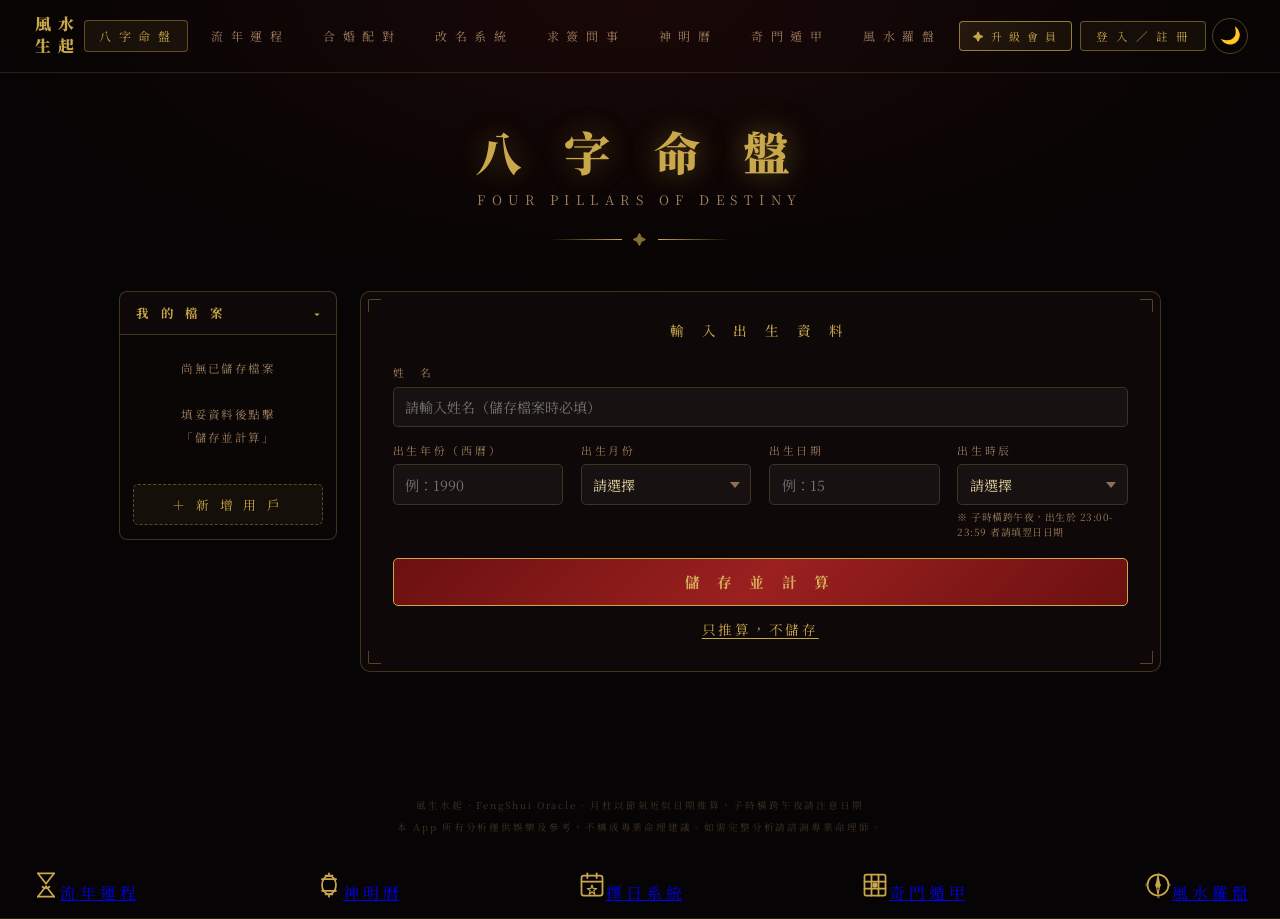
==== commit ad1e34ce: "fix: 月費會員推薦標籤加大加深、風水羅盤提示句加深" ====
--- a/index.html
+++ b/index.html
@@ -440,7 +440,7 @@
       padding: 0.78rem 0.5rem;
       background: linear-gradient(135deg, var(--red-dark), var(--red-mid) 50%, var(--red-dark));
       border: 1px solid var(--gold);
-      color: var(--gold);
+      color: #d4af5a;
       font-family: 'Noto Serif TC', serif;
       font-size: 0.92rem;
       font-weight: 700;
@@ -459,7 +459,7 @@
       transform: translateX(-100%);
       transition: transform 0.5s;
     }
-    .btn-primary:hover { border-color: var(--gold-light); color: var(--gold-light); box-shadow: 0 0 16px rgba(201,168,76,0.14); }
+    .btn-primary:hover { border-color: var(--gold-light); color: #e8c870; box-shadow: 0 0 16px rgba(201,168,76,0.14); }
     .btn-primary:hover::before { transform: translateX(100%); }
 
     .btn-secondary {
@@ -1908,7 +1908,7 @@
       padding: 0.88rem;
       background: linear-gradient(135deg, #3d1a04, #6b3010 50%, #3d1a04);
       border: 1px solid rgba(201,168,76,0.55);
-      color: var(--gold-light);
+      color: #d4af5a;
       font-family: 'Noto Serif TC', serif;
       font-size: 0.92rem;
       font-weight: 700;
@@ -1954,7 +1954,9 @@
       letter-spacing: 0.12em;
       border: 1px solid rgba(201,168,76,0.28);
       border-radius: 3px;
-      padding: 0.15rem 0.4rem;
+      padding: 0.18rem 0.7rem;
+      white-space: nowrap;
+      display: inline-block;
     }
     .ln-tier-desc {
       font-size: 0.75rem;
@@ -1981,7 +1983,7 @@
     .ln-unlock-98 {
       background: linear-gradient(135deg, #6b1010, #9b2020 50%, #6b1010);
       border-color: rgba(232,208,128,0.55);
-      color: #e8d080;
+      color: #d4af5a;
     }
     .ln-unlock-single {
       border-color: rgba(175,143,255,0.4);
@@ -2119,7 +2121,7 @@
       padding: 0.42rem 1.1rem;
       background: linear-gradient(135deg, #3d1a04, #6b3010 50%, #3d1a04);
       border: 1px solid rgba(201,168,76,0.55);
-      color: var(--gold-light);
+      color: #d4af5a;
       font-family: 'Noto Serif TC', serif;
       font-size: 0.72rem;
       font-weight: 700;
@@ -2230,7 +2232,7 @@
       padding: 0.42rem 1.1rem;
       background: linear-gradient(135deg, #6b1010, #9b2020 50%, #6b1010);
       border: 1px solid rgba(232,208,128,0.55);
-      color: #e8d080;
+      color: #d4af5a;
       font-family: 'Noto Serif TC', serif;
       font-size: 0.72rem;
       font-weight: 700;
@@ -2419,7 +2421,7 @@
       padding: 0.62rem 1rem;
       background: linear-gradient(135deg, #6b1010, #9b2020 50%, #6b1010);
       border: 1px solid var(--gold);
-      color: var(--gold);
+      color: #d4af5a;
       font-family: 'Noto Serif TC', serif;
       font-size: 0.82rem;
       font-weight: 700;
@@ -2489,7 +2491,7 @@
       padding: 0.38rem 0.85rem;
       background: linear-gradient(135deg, #6b1010, #9b2020 50%, #6b1010);
       border: 1px solid rgba(201,168,76,0.5);
-      color: var(--gold);
+      color: #d4af5a;
       font-family: 'Noto Serif TC', serif;
       font-size: 0.72rem;
       font-weight: 700;
@@ -2548,7 +2550,7 @@
       padding: 0.45rem 1rem;
       background: linear-gradient(135deg, #6b1010, #9b2020 50%, #6b1010);
       border: 1px solid rgba(201,168,76,0.45);
-      color: var(--gold);
+      color: #d4af5a;
       font-family: 'Noto Serif TC', serif;
       font-size: 0.75rem;
       font-weight: 700;
@@ -3175,7 +3177,7 @@
               <button class="match-unlock-btn" style="font-size:0.72rem;padding:0.5rem;" onclick="if(typeof handleSingleReport==='function')handleSingleReport(this,'合婚配對AI報告')">立 即 購 買</button>
             </div>
             <div style="border:1px solid rgba(201,168,76,0.55);border-radius:7px;padding:0.8rem 0.75rem;text-align:center;background:rgba(201,168,76,0.04);">
-              <div style="font-size:0.62rem;color:#e8d080;letter-spacing:0.2em;margin-bottom:0.3rem;">月費會員 ⭐推薦</div>
+              <div class="promo-tag" style="font-size:0.62rem;letter-spacing:0.15em;margin-bottom:0.3rem;white-space:nowrap;">月費會員 ⭐推薦</div>
               <div style="font-size:1rem;font-weight:900;color:#e8d080;margin-bottom:0.4rem;">HKD$48<span style="font-size:0.65rem;font-weight:400;">/月</span></div>
               <ul style="list-style:none;font-size:0.6rem;color:var(--text-dim);letter-spacing:0.04em;line-height:1.9;margin-bottom:0.6rem;text-align:left;">
                 <li>✦ 每月1份報告</li><li>✦ 10條問答/月</li><li>✦ 無限求簽</li><li>✦ 報告歷史保存</li>
@@ -3416,7 +3418,7 @@
   </div>
 </div><!-- end renameSection -->
 
-<footer><p>風水羅盤 · FengShui Oracle · 月柱以節氣近似日期推算，子時橫跨午夜請注意日期</p><p style="margin-top:0.5rem">本 App 所有分析僅供娛樂及參考，不構成專業命理建議。如需完整分析請諮詢專業命理師。</p></footer>
+<footer><p>風生水起 · FengShui Oracle · 月柱以節氣近似日期推算，子時橫跨午夜請注意日期</p><p style="margin-top:0.5rem">本 App 所有分析僅供娛樂及參考，不構成專業命理建議。如需完整分析請諮詢專業命理師。</p></footer>
 
 <script>
 // ── Constants ───────────────────────────────────────────
@@ -4852,7 +4854,7 @@
           </button>
         </div>
         <div class="ln-tier-card ln-tier-highlight" style="border-color:rgba(201,168,76,0.55);background:rgba(201,168,76,0.04);">
-          <div class="ln-tier-badge" style="color:#e8d080;border-color:rgba(232,208,128,0.4)">月費會員 ⭐推薦</div>
+          <div class="ln-tier-badge promo-tag" style="border-color:rgba(201,168,76,0.45)">月費會員 ⭐推薦</div>
           <div class="ln-tier-desc" style="font-size:1.1rem;font-weight:900;color:#e8d080;letter-spacing:0.05em;margin:0.35rem 0;">HKD$48<span style="font-size:0.72rem;font-weight:400;">/月</span></div>
           <ul style="list-style:none;font-size:0.66rem;color:var(--text-dim);letter-spacing:0.06em;line-height:2;margin-bottom:0.75rem;">
             <li>✦ 每月1份報告</li>
--- a/theme.css
+++ b/theme.css
@@ -414,6 +414,189 @@
 html.light-mode #ss-water-circle { fill: #e3eef8 !important; }
 html.light-mode #ss-metal-circle { fill: #f5ede0 !important; }
 
+/* ── Issue 1: 紅色按鈕 (btn-primary / auth-submit / subs-subscribe-btn) 文字改白 ── */
+/* 紅底按鈕統一用 #d4af5a（深金），light/dark 兩模式通用 */
+html.light-mode .btn-primary,
+html.light-mode .auth-submit,
+html.light-mode .subs-subscribe-btn {
+  color : #d4af5a !important;
+}
+html.light-mode .btn-primary:hover,
+html.light-mode .auth-submit:hover {
+  color : #e8c870 !important;
+}
+html.light-mode .subs-subscribe-btn:hover {
+  color : #e8c870 !important;
+  border-color : rgba(245,230,200,0.7) !important;
+}
+
+/* ── 推薦標籤：base dark mode 用 CSS var gold；light mode 加深 ── */
+.promo-tag {
+  color        : var(--gold);
+  font-weight  : 700;
+  white-space  : nowrap;
+}
+html.light-mode .promo-tag {
+  color : #8a6420 !important;
+}
+
+/* ── Issue 3: compass.html 九宮格提示句 light mode 加深 ── */
+html.light-mode .grid-hint {
+  color : #5a3a10 !important;
+}
+
+/* ── Issue 2: 登入/註冊 modal 改淺色背景 ── */
+html.light-mode .auth-modal {
+  background : #fffdf6 !important;
+  border-color : rgba(138,100,32,0.4) !important;
+  box-shadow : 0 0 60px rgba(0,0,0,0.25), 0 0 0 1px rgba(138,100,32,0.08) inset !important;
+}
+html.light-mode .settings-modal {
+  background : #fffdf6 !important;
+  border-color : rgba(138,100,32,0.4) !important;
+  box-shadow : 0 0 60px rgba(0,0,0,0.25) !important;
+}
+html.light-mode .subs-modal {
+  background : linear-gradient(160deg, #fffdf6 0%, #fdf5e6 100%) !important;
+  border-color : rgba(138,100,32,0.4) !important;
+}
+html.light-mode .nav-dropdown {
+  background : #fffdf6 !important;
+  border-color : rgba(138,100,32,0.3) !important;
+  box-shadow : 0 8px 32px rgba(0,0,0,0.18) !important;
+}
+html.light-mode .nav-dd-badge.free {
+  background : rgba(0,0,0,0.04) !important;
+  border-color : rgba(0,0,0,0.12) !important;
+}
+html.light-mode .auth-input {
+  background : rgba(0,0,0,0.04) !important;
+  border-color : rgba(138,100,32,0.25) !important;
+}
+html.light-mode .auth-google {
+  background : rgba(0,0,0,0.04) !important;
+  border-color : rgba(0,0,0,0.15) !important;
+}
+html.light-mode .auth-modal::before,
+html.light-mode .auth-modal::after,
+html.light-mode .subs-modal::before,
+html.light-mode .subs-modal::after {
+  border-color : rgba(138,100,32,0.4) !important;
+}
+html.light-mode .auth-tabs,
+html.light-mode .subs-tabs {
+  border-bottom-color : rgba(138,100,32,0.2) !important;
+}
+html.light-mode .auth-or::before,
+html.light-mode .auth-or::after {
+  background : rgba(138,100,32,0.18) !important;
+}
+html.light-mode .nav-dropdown-header {
+  border-bottom-color : rgba(138,100,32,0.15) !important;
+}
+html.light-mode .nav-dd-sep {
+  background : rgba(138,100,32,0.12) !important;
+}
+html.light-mode .subs-plan-box {
+  background : linear-gradient(135deg, rgba(201,168,76,0.1), rgba(201,168,76,0.04)) !important;
+  border-color : rgba(138,100,32,0.4) !important;
+}
+html.light-mode .subs-report-item {
+  background : rgba(0,0,0,0.02) !important;
+  border-color : rgba(138,100,32,0.18) !important;
+}
+html.light-mode .subs-report-item:hover {
+  background : rgba(138,100,32,0.05) !important;
+  border-color : rgba(138,100,32,0.38) !important;
+}
+html.light-mode .subs-report-item.selected {
+  background : rgba(138,100,32,0.08) !important;
+}
+html.light-mode .subs-section {
+  background : rgba(138,100,32,0.05) !important;
+  border-color : rgba(138,100,32,0.2) !important;
+}
+html.light-mode .settings-toggle {
+  background : rgba(0,0,0,0.12) !important;
+}
+
+/* ── Issue 3: 推播通知狀態文字（白底上綠色加深）── */
+html.light-mode .da-notif-status {
+  color : #1a6b25 !important;
+}
+
+/* ── Issue 4: Paywall/升級卡片 light mode — 淺金底+深褐字 ── */
+html.light-mode .rn-paid-section,
+html.light-mode .match-paid-section,
+html.light-mode .ln-paid-section {
+  background : #f5e6c8 !important;
+  border-color : rgba(90,58,16,0.3) !important;
+}
+html.light-mode .rn-paid-title,
+html.light-mode .match-paid-title,
+html.light-mode .ln-paid-title {
+  color : #5a3a10 !important;
+}
+html.light-mode .rn-paid-preview,
+html.light-mode .match-paid-preview {
+  color : rgba(90,58,16,0.4) !important;
+}
+html.light-mode .ln-preview-card {
+  background : rgba(0,0,0,0.04) !important;
+  border-color : rgba(90,58,16,0.2) !important;
+}
+html.light-mode .rn-unlock-btn,
+html.light-mode .match-unlock-btn,
+html.light-mode .da-upgrade-btn {
+  background : linear-gradient(135deg, #8a6420, #5a3a10 50%, #8a6420) !important;
+  border-color : rgba(90,58,16,0.55) !important;
+  color : #ffffff !important;
+}
+html.light-mode .rn-unlock-btn:hover,
+html.light-mode .match-unlock-btn:hover,
+html.light-mode .da-upgrade-btn:hover {
+  border-color : rgba(201,168,76,0.7) !important;
+  box-shadow : 0 0 14px rgba(138,100,32,0.25) !important;
+}
+/* 深度命格解析 overlay */
+html.light-mode .ss-paid-overlay {
+  background : rgba(245,230,200,0.9) !important;
+}
+html.light-mode .ss-paid-overlay-title {
+  color : #5a3a10 !important;
+}
+html.light-mode .ss-paid-overlay-sub {
+  color : #7a5020 !important;
+}
+html.light-mode .ss-paid-btn {
+  color : #ffffff !important;
+}
+/* da-report-upsell (每月AI報告 upsell block) */
+html.light-mode .da-report-upsell {
+  background : #f5e6c8 !important;
+  border-color : rgba(90,58,16,0.25) !important;
+}
+html.light-mode .da-upsell-text {
+  color : #5a3a10 !important;
+}
+html.light-mode .da-upsell-chip {
+  color : #7a5020 !important;
+  border-color : rgba(90,58,16,0.22) !important;
+  background : rgba(90,58,16,0.05) !important;
+}
+/* 流年 ln-paid-section 副標題 */
+html.light-mode .ln-paid-sub {
+  color : #7a5020 !important;
+}
+
+/* ── Issue 5: compass.html 吉/凶標籤文字加深 ── */
+html.light-mode .bazhai-cell-label.ji   { color : #1a6b1a !important; }
+html.light-mode .bazhai-cell-label.xiong { color : #a81212 !important; }
+/* 選擇年份 label */
+html.light-mode .fs-year-label {
+  color : #8a6420 !important;
+}
+
 /* ── qimen.html 表單 light mode ── */
 html.light-mode .form-group input,
 html.light-mode .form-group select {
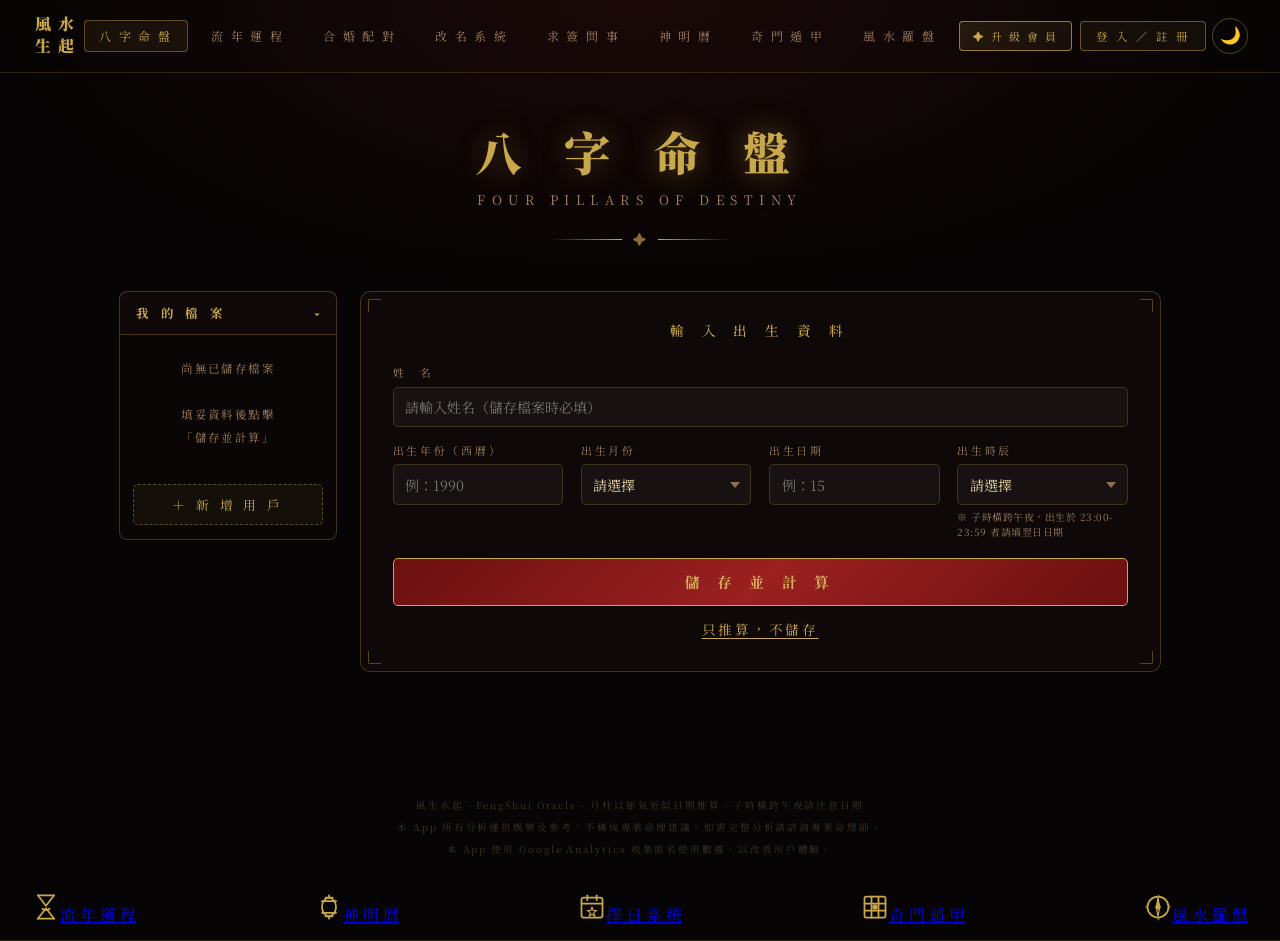
==== commit b9ee2ace: "feat: 加入Google Analytics 4(G-C92926GR2M)，追蹤命盤計算/求簽/付費按鈕等關鍵用戶行為 - 5個HTML頁面 <head> 加入 GA4 gtag.js (G-C" ====
--- a/index.html
+++ b/index.html
@@ -1,6 +1,14 @@
 <!DOCTYPE html>
 <html lang="zh-TW">
 <head>
+  <!-- Google tag (gtag.js) -->
+  <script async src="https://www.googletagmanager.com/gtag/js?id=G-C92926GR2M"></script>
+  <script>
+    window.dataLayer = window.dataLayer || [];
+    function gtag(){dataLayer.push(arguments);}
+    gtag('js', new Date());
+    gtag('config', 'G-C92926GR2M');
+  </script>
   <meta charset="UTF-8">
   <meta name="viewport" content="width=device-width, initial-scale=1.0">
   <!-- PWA Manifest -->
@@ -2677,6 +2685,136 @@
   html.light-mode #ss-earth-circle { fill: #fef9e0; }
   html.light-mode #ss-water-circle { fill: #e3eef8; }
   html.light-mode #ss-metal-circle { fill: #f5ede0; }
+
+  /* 學業職業方向建議卡 */
+  .career-card {
+    margin: 1rem 0;
+    padding: 1rem 1.2rem;
+    background: linear-gradient(135deg, rgba(20,30,15,0.85), rgba(10,20,30,0.85));
+    border: 1px solid rgba(180,150,80,0.35);
+    border-radius: 10px;
+  }
+  .career-card-title {
+    margin: 0 0 0.7rem;
+    font-size: 0.95rem;
+    letter-spacing: 0.15em;
+    color: var(--gold);
+    font-family: serif;
+  }
+  .career-card-section { margin-bottom: 0.6rem; }
+  .career-card-label {
+    font-size: 0.72rem;
+    color: var(--gold);
+    opacity: 0.75;
+    letter-spacing: 0.08em;
+  }
+  .career-card-text {
+    margin: 0.3rem 0 0;
+    font-size: 0.82rem;
+    color: var(--text);
+    line-height: 1.7;
+  }
+  .career-card-divider {
+    border-top: 1px solid rgba(180,150,80,0.2);
+    padding-top: 0.6rem;
+    margin-top: 0.6rem;
+  }
+  .career-card-footer {
+    margin: 0.7rem 0 0;
+    font-size: 0.68rem;
+    color: rgba(180,150,80,0.45);
+    text-align: right;
+  }
+
+  /* Light mode 覆蓋 */
+  html.light-mode .career-card {
+    background: #ffffff;
+    border-color: rgba(138,100,32,0.3);
+  }
+  html.light-mode .career-card-title { color: #8a6420; }
+  html.light-mode .career-card-label { color: #8a6420; opacity: 1; }
+  html.light-mode .career-card-text  { color: #2a1205; }
+  html.light-mode .career-card-divider { border-top-color: rgba(138,100,32,0.2); }
+  html.light-mode .career-card-footer  { color: #8a7560; }
+
+  /* ── Quick-Ask $18 Cards ──────────────────────────────── */
+  .quick-ask-card {
+    background: rgba(20,8,2,0.55);
+    border: 1px solid rgba(201,168,76,0.35);
+    border-radius: 12px;
+    padding: 1.1rem 1.2rem;
+    margin: 1.2rem 0 0.5rem;
+  }
+  .qa-title {
+    font-size: 0.9rem;
+    font-weight: 700;
+    color: var(--gold);
+    letter-spacing: 0.08em;
+    margin-bottom: 0.35rem;
+  }
+  .qa-desc {
+    font-size: 0.7rem;
+    color: var(--text-dim);
+    line-height: 1.7;
+    letter-spacing: 0.04em;
+    margin-bottom: 0.7rem;
+  }
+  .qa-input {
+    width: 100%;
+    box-sizing: border-box;
+    background: rgba(255,255,255,0.06);
+    border: 1px solid rgba(201,168,76,0.25);
+    border-radius: 8px;
+    padding: 0.55rem 0.75rem;
+    font-size: 0.72rem;
+    color: #e8d8b0;
+    letter-spacing: 0.04em;
+    line-height: 1.6;
+    resize: none;
+    font-family: inherit;
+    margin-bottom: 0.65rem;
+  }
+  .qa-input::placeholder { color: rgba(200,180,130,0.45); }
+  .qa-input:focus { outline: none; border-color: rgba(201,168,76,0.5); }
+  .qa-btn {
+    display: block;
+    width: 100%;
+    padding: 0.6rem 1rem;
+    background: #c0392b;
+    color: #f5e8a8;
+    border: none;
+    border-radius: 8px;
+    font-size: 0.78rem;
+    font-weight: 700;
+    letter-spacing: 0.1em;
+    cursor: pointer;
+    margin-bottom: 0.5rem;
+    font-family: inherit;
+  }
+  .qa-btn:hover { background: #a93226; }
+  .qa-fine-print {
+    font-size: 0.6rem;
+    color: var(--text-dim);
+    opacity: 0.6;
+    letter-spacing: 0.05em;
+    text-align: center;
+  }
+
+  /* Light mode overrides */
+  html.light-mode .quick-ask-card {
+    background: #fdf8f0;
+    border-color: rgba(138,100,32,0.25);
+  }
+  html.light-mode .qa-title { color: #8a6420; }
+  html.light-mode .qa-desc  { color: #5a3e1b; }
+  html.light-mode .qa-input {
+    background: #fff;
+    border-color: rgba(138,100,32,0.3);
+    color: #2a1205;
+  }
+  html.light-mode .qa-input::placeholder { color: rgba(90,62,27,0.4); }
+  html.light-mode .qa-btn   { background: #c0392b; color: #fff; }
+  html.light-mode .qa-fine-print { color: #5a3e1b; }
   </style>
 </head>
 <body>
@@ -2856,6 +2994,9 @@
               <text x="41" y="135" text-anchor="middle" fill="#d4883a" font-size="8" font-family="sans-serif" id="ss-metal-pct"></text>
             </svg>
           </div>
+          <!-- 學業職業方向建議 -->
+          <div id="careerCardWrap"></div>
+
           <!-- 付費部分 -->
           <div class="ss-paid-wrap">
             <div class="ss-paid-blur">
@@ -2866,7 +3007,7 @@
             <div class="ss-paid-overlay">
               <div class="ss-paid-overlay-title">🔒 深度命格解析</div>
               <div class="ss-paid-overlay-sub">解鎖查看格局、用神、忌神分析</div>
-              <button class="ss-paid-btn" onclick="if(typeof handleSingleReport==='function')handleSingleReport(this,'深度命格解析')">HKD$58 解 鎖</button>
+              <button class="ss-paid-btn" onclick="if(typeof gtag!=='undefined')gtag('event','click_paywall',{'event_category':'conversion'});if(typeof handleSingleReport==='function')handleSingleReport(this,'深度命格解析')">HKD$58 解 鎖</button>
             </div>
           </div>
         </div>
@@ -2946,7 +3087,7 @@
               <div class="da-report-blur-text">詳細外貌特徵描述、性格與職業傾向、相遇時機與地點、AI 生成專屬樣貌圖…</div>
             </div>
             <div class="da-report-price">HKD$58</div>
-            <button class="da-report-unlock" onclick="handleSingleReport(this,'另一半性格外貌分析')">HKD$58 解 鎖 完 整 報 告</button>
+            <button class="da-report-unlock" onclick="if(typeof gtag!=='undefined')gtag('event','click_paywall',{'event_category':'conversion'});handleSingleReport(this,'另一半性格外貌分析')">HKD$58 解 鎖 完 整 報 告</button>
           </div>
           <div class="da-report-card">
             <div class="da-report-icon">👶</div>
@@ -2956,7 +3097,7 @@
               <div class="da-report-blur-text">詳細子女緣份深淺、最佳懷孕時機、改善子女關係具體方法…</div>
             </div>
             <div class="da-report-price">HKD$58</div>
-            <button class="da-report-unlock" onclick="handleSingleReport(this,'子女緣分析')">HKD$58 解 鎖 完 整 報 告</button>
+            <button class="da-report-unlock" onclick="if(typeof gtag!=='undefined')gtag('event','click_paywall',{'event_category':'conversion'});handleSingleReport(this,'子女緣分析')">HKD$58 解 鎖 完 整 報 告</button>
           </div>
           <div class="da-report-card">
             <div class="da-report-icon">👫</div>
@@ -2966,7 +3107,7 @@
               <div class="da-report-blur-text">手足緣份深淺分析、兄弟姊妹關係調和建議、互助吉凶月份…</div>
             </div>
             <div class="da-report-price">HKD$58</div>
-            <button class="da-report-unlock" onclick="handleSingleReport(this,'兄弟姊妹緣分析')">HKD$58 解 鎖 完 整 報 告</button>
+            <button class="da-report-unlock" onclick="if(typeof gtag!=='undefined')gtag('event','click_paywall',{'event_category':'conversion'});handleSingleReport(this,'兄弟姊妹緣分析')">HKD$58 解 鎖 完 整 報 告</button>
           </div>
           <div class="da-report-card">
             <div class="da-report-icon">🩸</div>
@@ -2976,7 +3117,7 @@
               <div class="da-report-blur-text">具體危險月份、血光類型分析、化解方法、宜忌出行及手術時機…</div>
             </div>
             <div class="da-report-price">HKD$58</div>
-            <button class="da-report-unlock" onclick="handleSingleReport(this,'血光之災提示')">HKD$58 解 鎖 完 整 報 告</button>
+            <button class="da-report-unlock" onclick="if(typeof gtag!=='undefined')gtag('event','click_paywall',{'event_category':'conversion'});handleSingleReport(this,'血光之災提示')">HKD$58 解 鎖 完 整 報 告</button>
           </div>
           <div class="da-report-card">
             <div class="da-report-icon">👁</div>
@@ -2986,7 +3127,7 @@
               <div class="da-report-blur-text">詳細五官解讀、面部氣色分析、財運福氣部位、流年面相變化…</div>
             </div>
             <div class="da-report-price">HKD$58</div>
-            <button class="da-report-unlock" onclick="handleSingleReport(this,'面相深度報告')">HKD$58 解 鎖 完 整 報 告</button>
+            <button class="da-report-unlock" onclick="if(typeof gtag!=='undefined')gtag('event','click_paywall',{'event_category':'conversion'});handleSingleReport(this,'面相深度報告')">HKD$58 解 鎖 完 整 報 告</button>
           </div>
           <div class="da-report-card">
             <div class="da-report-icon">🖐</div>
@@ -2996,7 +3137,7 @@
               <div class="da-report-blur-text">生命線、感情線、事業線詳細解讀，手紋吉凶月份及改運建議…</div>
             </div>
             <div class="da-report-price">HKD$58</div>
-            <button class="da-report-unlock" onclick="handleSingleReport(this,'手相深度報告')">HKD$58 解 鎖 完 整 報 告</button>
+            <button class="da-report-unlock" onclick="if(typeof gtag!=='undefined')gtag('event','click_paywall',{'event_category':'conversion'});handleSingleReport(this,'手相深度報告')">HKD$58 解 鎖 完 整 報 告</button>
           </div>
         </div>
 
@@ -3178,7 +3319,7 @@
             </div>
             <div style="border:1px solid rgba(201,168,76,0.55);border-radius:7px;padding:0.8rem 0.75rem;text-align:center;background:rgba(201,168,76,0.04);">
               <div class="promo-tag" style="font-size:0.62rem;letter-spacing:0.15em;margin-bottom:0.3rem;white-space:nowrap;">月費會員 ⭐推薦</div>
-              <div style="font-size:1rem;font-weight:900;color:#e8d080;margin-bottom:0.4rem;">HKD$48<span style="font-size:0.65rem;font-weight:400;">/月</span></div>
+              <div class="price-highlight" style="font-size:1rem;font-weight:900;color:#e8d080;margin-bottom:0.4rem;">HKD$48<span style="font-size:0.65rem;font-weight:400;">/月</span></div>
               <ul style="list-style:none;font-size:0.6rem;color:var(--text-dim);letter-spacing:0.04em;line-height:1.9;margin-bottom:0.6rem;text-align:left;">
                 <li>✦ 每月1份報告</li><li>✦ 10條問答/月</li><li>✦ 無限求簽</li><li>✦ 報告歷史保存</li>
               </ul>
@@ -3188,6 +3329,15 @@
         </div>
 
         <p class="match-disclaimer">以上分析僅供參考，完整合婚請諮詢專業命理師<br>結果包含隨機因子，每次推算結果可能略有不同</p>
+
+        <!-- 感情急問 $18 -->
+        <div class="quick-ask-card">
+          <div class="qa-title">💕 感情急問</div>
+          <div class="qa-desc">有即時感情問題想問？一條問題，AI即時解答</div>
+          <textarea class="qa-input" rows="2" placeholder="例如：我同佢啱唔啱？近期感情有咩要注意？"></textarea>
+          <button class="qa-btn" onclick="if(typeof gtag!=='undefined')gtag('event','click_paywall',{'event_category':'conversion'});alert('即將推出，敬請期待')">HKD$18 即時解答</button>
+          <div class="qa-fine-print">Haiku AI · 約30秒 · 一次性，無需訂閱</div>
+        </div>
       </div>
     </div>
 
@@ -3418,7 +3568,7 @@
   </div>
 </div><!-- end renameSection -->
 
-<footer><p>風生水起 · FengShui Oracle · 月柱以節氣近似日期推算，子時橫跨午夜請注意日期</p><p style="margin-top:0.5rem">本 App 所有分析僅供娛樂及參考，不構成專業命理建議。如需完整分析請諮詢專業命理師。</p></footer>
+<footer><p>風生水起 · FengShui Oracle · 月柱以節氣近似日期推算，子時橫跨午夜請注意日期</p><p style="margin-top:0.5rem">本 App 所有分析僅供娛樂及參考，不構成專業命理建議。如需完整分析請諮詢專業命理師。</p><p style="margin-top:0.5rem">本 App 使用 Google Analytics 收集匿名使用數據，以改善用戶體驗。</p></footer>
 
 <script>
 // ── Constants ───────────────────────────────────────────
@@ -3513,6 +3663,7 @@
 }
 
 function renderResult(pillars, year, month, day, shichen, name) {
+  if (typeof gtag !== 'undefined') gtag('event', 'calculate_bazi', { 'event_category': 'engagement' });
   const shichenName = BRANCHES[shichen] + '時';
   const dateStr = `西曆 ${year} 年 ${month} 月 ${day} 日　${shichenName}`;
 
@@ -3591,6 +3742,9 @@
 
   // 十神分析
   setTimeout(() => renderShiShen(pillars), 180);
+
+  // 學業職業方向建議
+  setTimeout(() => renderCareerCard(pillars), 200);
 }
 
 // ── 十神分析 ──────────────────────────────────────────────
@@ -3838,6 +3992,81 @@
     const el2 = document.getElementById(id);
     if (el2) el2.textContent = Math.round((elCnt[el]/elTotal)*100)+'%';
   });
+}
+
+// ── 學業職業方向建議 ──────────────────────────────────────
+function renderCareerCard(pillars) {
+  const wrap = document.getElementById('careerCardWrap');
+  if (!wrap) return;
+
+  const ssData = calcShiShen(pillars);
+  const ysData = calcYongShen(pillars);
+  if (!ssData || !ysData) return;
+
+  const { cnt, total } = ssData;
+  const pct = s => Math.round((cnt[s] / total) * 100);
+
+  // 五組十神合計百分比
+  const groups = {
+    '印星': pct('正印') + pct('偏印'),
+    '比劫': pct('比肩') + pct('劫財'),
+    '食傷': pct('食神') + pct('傷官'),
+    '財星': pct('正財') + pct('偏財'),
+    '官殺': pct('正官') + pct('七殺'),
+  };
+
+  // 排序取前兩名
+  const ranked = Object.entries(groups).sort((a, b) => b[1] - a[1]);
+  const top1 = ranked[0][0], top1val = ranked[0][1];
+  const top2 = ranked[1][0], top2val = ranked[1][1];
+
+  // 十神特質文字
+  const GROUP_DESC = {
+    '印星': '性格偏向學術研究型，具備深度思考與學習力，適合教育、文職、研究類工作',
+    '比劫': '獨立自主、行動力強，適合自由職業、創業、體育競技或需要團隊協作嘅行業',
+    '食傷': '富有創意與表達才能，思維靈活，適合藝術創作、餐飲、寫作、演說、設計類工作',
+    '財星': '務實理性、具商業嗅覺，適合商科、財經、投資、銷售、市場類工作',
+    '官殺': '具備管理與競爭意識，適合管理、法律、行政、軍警或競爭性行業',
+  };
+
+  // 十神主導描述（合並前兩組）
+  let traitText = '';
+  if (top2val >= top1val * 0.7) {
+    // 兩組接近，並列描述
+    traitText = `${top1}與${top2}佔比較高，命格兼具多元特質：${GROUP_DESC[top1]}；同時${GROUP_DESC[top2].replace(/^.*?，/, '')}`;
+  } else {
+    traitText = `${top1}佔比最高（${top1val}%），${GROUP_DESC[top1]}`;
+  }
+
+  // 用神五行對應行業
+  const EL_INDUSTRY = {
+    '木': '教育・出版・木業・園藝・文創',
+    '火': '科技・能源・餐飲・娛樂・美容',
+    '土': '地產・建築・農業・顧問・行政',
+    '金': '金融・機械・五金・珠寶・法律',
+    '水': '物流・貿易・旅遊・飲料・傳媒',
+  };
+
+  const yongEls = ysData.yongEls || [ysData.yongEl];
+  const yongLabel = yongEls.join('・');
+  const industries = yongEls.map(el => EL_INDUSTRY[el]).filter(Boolean);
+  const industryText = industries.length
+    ? `用神${yongLabel}，建議發展方向：${industries.join(' / ')}`
+    : '';
+
+  wrap.innerHTML = `
+    <div class="career-card">
+      <p class="career-card-title">📚 學 業 職 業 方 向 建 議</p>
+      <div class="career-card-section">
+        <span class="career-card-label">十 神 特 質</span>
+        <p class="career-card-text">${traitText}</p>
+      </div>
+      ${industryText ? `<div class="career-card-divider">
+        <span class="career-card-label">用 神 方 向</span>
+        <p class="career-card-text">${industryText}</p>
+      </div>` : ''}
+      <p class="career-card-footer">純演算法 · 免費顯示</p>
+    </div>`;
 }
 
 // ── 逐年大運評分 (Mock) ────────────────────────────────────
@@ -4793,6 +5022,15 @@
       </div>
     </div>
 
+    <!-- 運程急問 $18 -->
+    <div class="quick-ask-card">
+      <div class="qa-title">🔮 運程急問</div>
+      <div class="qa-desc">有即時決策需要？唔係睇全年規劃，係問呢一刻嘅答案</div>
+      <textarea class="qa-input" rows="2" placeholder="例如：我今個月適唔適合轉工？呢個星期簽約好唔好？"></textarea>
+      <button class="qa-btn" onclick="if(typeof gtag!=='undefined')gtag('event','click_paywall',{'event_category':'conversion'});alert('即將推出，敬請期待')">HKD$18 即時解答</button>
+      <div class="qa-fine-print">Haiku AI · 約30秒 · 一次性，無需訂閱</div>
+    </div>
+
     <!-- Month timeline -->
     <div class="ln-timeline-title">十 二 月 逐 月 運 勢 概 覽</div>
     <div class="ln-month-grid">
@@ -4855,7 +5093,7 @@
         </div>
         <div class="ln-tier-card ln-tier-highlight" style="border-color:rgba(201,168,76,0.55);background:rgba(201,168,76,0.04);">
           <div class="ln-tier-badge promo-tag" style="border-color:rgba(201,168,76,0.45)">月費會員 ⭐推薦</div>
-          <div class="ln-tier-desc" style="font-size:1.1rem;font-weight:900;color:#e8d080;letter-spacing:0.05em;margin:0.35rem 0;">HKD$48<span style="font-size:0.72rem;font-weight:400;">/月</span></div>
+          <div class="ln-tier-desc price-highlight" style="font-size:1.1rem;font-weight:900;color:#e8d080;letter-spacing:0.05em;margin:0.35rem 0;">HKD$48<span style="font-size:0.72rem;font-weight:400;">/月</span></div>
           <ul style="list-style:none;font-size:0.66rem;color:var(--text-dim);letter-spacing:0.06em;line-height:2;margin-bottom:0.75rem;">
             <li>✦ 每月1份報告</li>
             <li>✦ 10條問答/月</li>
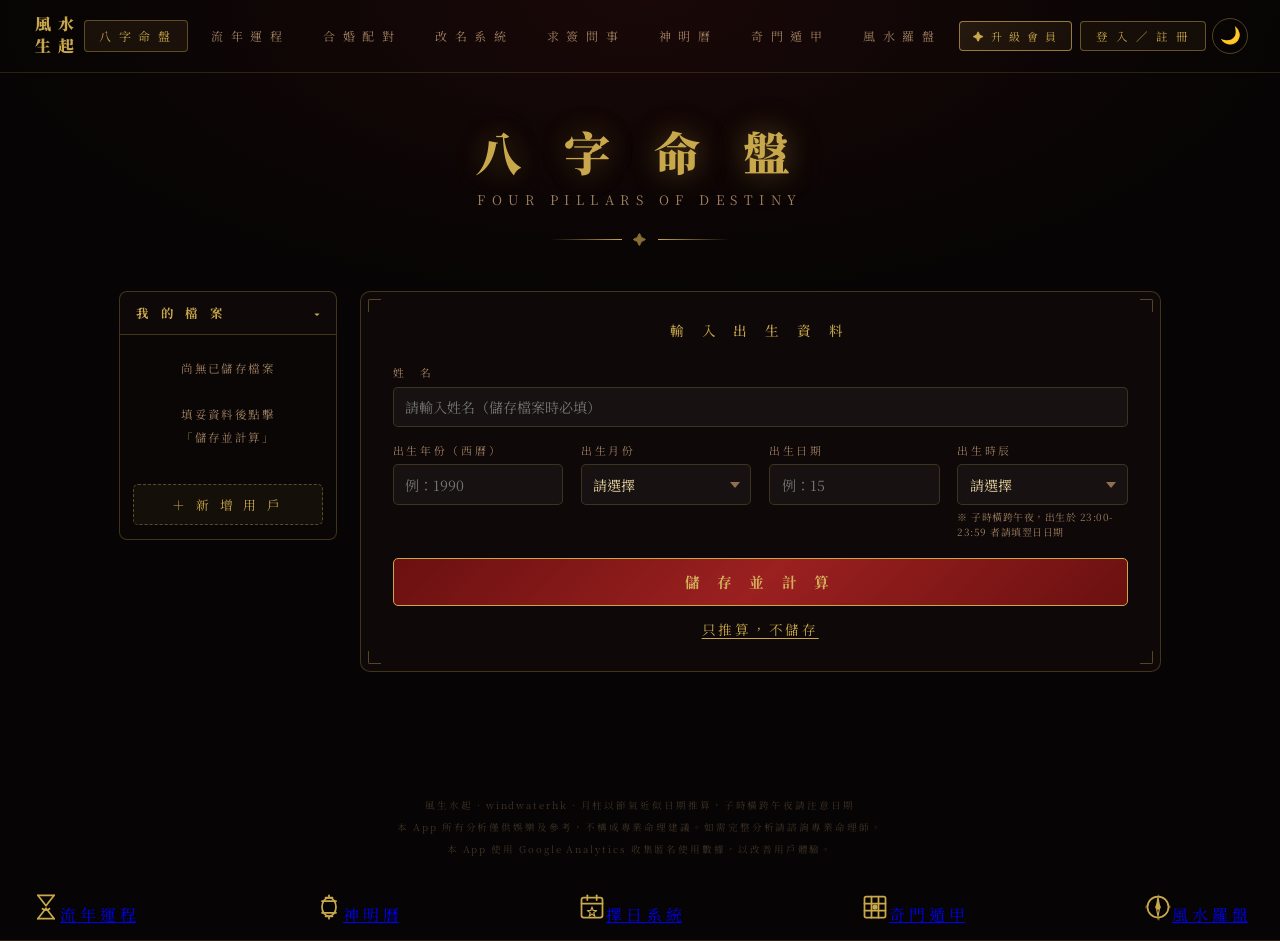
==== commit b3fab405: "feat: 加入SEO meta description同keywords" ====
--- a/index.html
+++ b/index.html
@@ -10,7 +10,10 @@
     gtag('config', 'G-C92926GR2M');
   </script>
   <meta charset="UTF-8">
+  <meta name="google-site-verification" content="ROj7h-SddkefuqcLS0IDsVRRmQ972elp0FBMfj1N0pc">
   <meta name="viewport" content="width=device-width, initial-scale=1.0">
+  <meta name="description" content="風生水起 windwater.hk — 香港中式命理App，免費八字命盤、五行分析、用神忌神、合婚配對、學業職業方向建議">
+  <meta name="keywords" content="風水,八字,命理,求簽,合婚,奇門遁甲,香港,免費,windwater,風生水起">
   <!-- PWA Manifest -->
   <link rel="manifest" href="/manifest.json">
   <!-- PWA Meta Tags -->
@@ -22,8 +25,8 @@
   <!-- Icons -->
   <link rel="apple-touch-icon" href="/icon-bagua.png">
   <link rel="icon" type="image/png" href="/icon-bagua.png">
-  <title>風生水起 · FengShui Oracle</title>
-  <meta property="og:title" content="風生水起 · FengShui Oracle">
+  <title>風生水起 · windwaterhk</title>
+  <meta property="og:title" content="風生水起 · windwaterhk">
   <meta property="og:description" content="最易用嘅中式命理 App，八字命盤、求簽問事、合婚配對、神明曆">
   <meta property="og:url" content="https://fengshuioracle.vercel.app">
   <link href="https://fonts.googleapis.com/css2?family=Noto+Serif+TC:wght@400;500;700;900&display=swap" rel="stylesheet">
@@ -3568,7 +3571,7 @@
   </div>
 </div><!-- end renameSection -->
 
-<footer><p>風生水起 · FengShui Oracle · 月柱以節氣近似日期推算，子時橫跨午夜請注意日期</p><p style="margin-top:0.5rem">本 App 所有分析僅供娛樂及參考，不構成專業命理建議。如需完整分析請諮詢專業命理師。</p><p style="margin-top:0.5rem">本 App 使用 Google Analytics 收集匿名使用數據，以改善用戶體驗。</p></footer>
+<footer><p>風生水起 · windwaterhk · 月柱以節氣近似日期推算，子時橫跨午夜請注意日期</p><p style="margin-top:0.5rem">本 App 所有分析僅供娛樂及參考，不構成專業命理建議。如需完整分析請諮詢專業命理師。</p><p style="margin-top:0.5rem">本 App 使用 Google Analytics 收集匿名使用數據，以改善用戶體驗。</p></footer>
 
 <script>
 // ── Constants ───────────────────────────────────────────
@@ -5720,7 +5723,7 @@
     <button class="auth-close" onclick="closeAuthModal()" aria-label="關閉">✕</button>
     <div class="auth-modal-inner">
       <div class="auth-brand">風 生 水 起</div>
-      <div class="auth-brand-sub">FengShui Oracle</div>
+      <div class="auth-brand-sub">windwaterhk</div>
       <div class="auth-tabs">
         <button class="auth-tab active" data-tab="login"    onclick="switchAuthTab('login')">登 入</button>
         <button class="auth-tab"        data-tab="register" onclick="switchAuthTab('register')">註 冊</button>
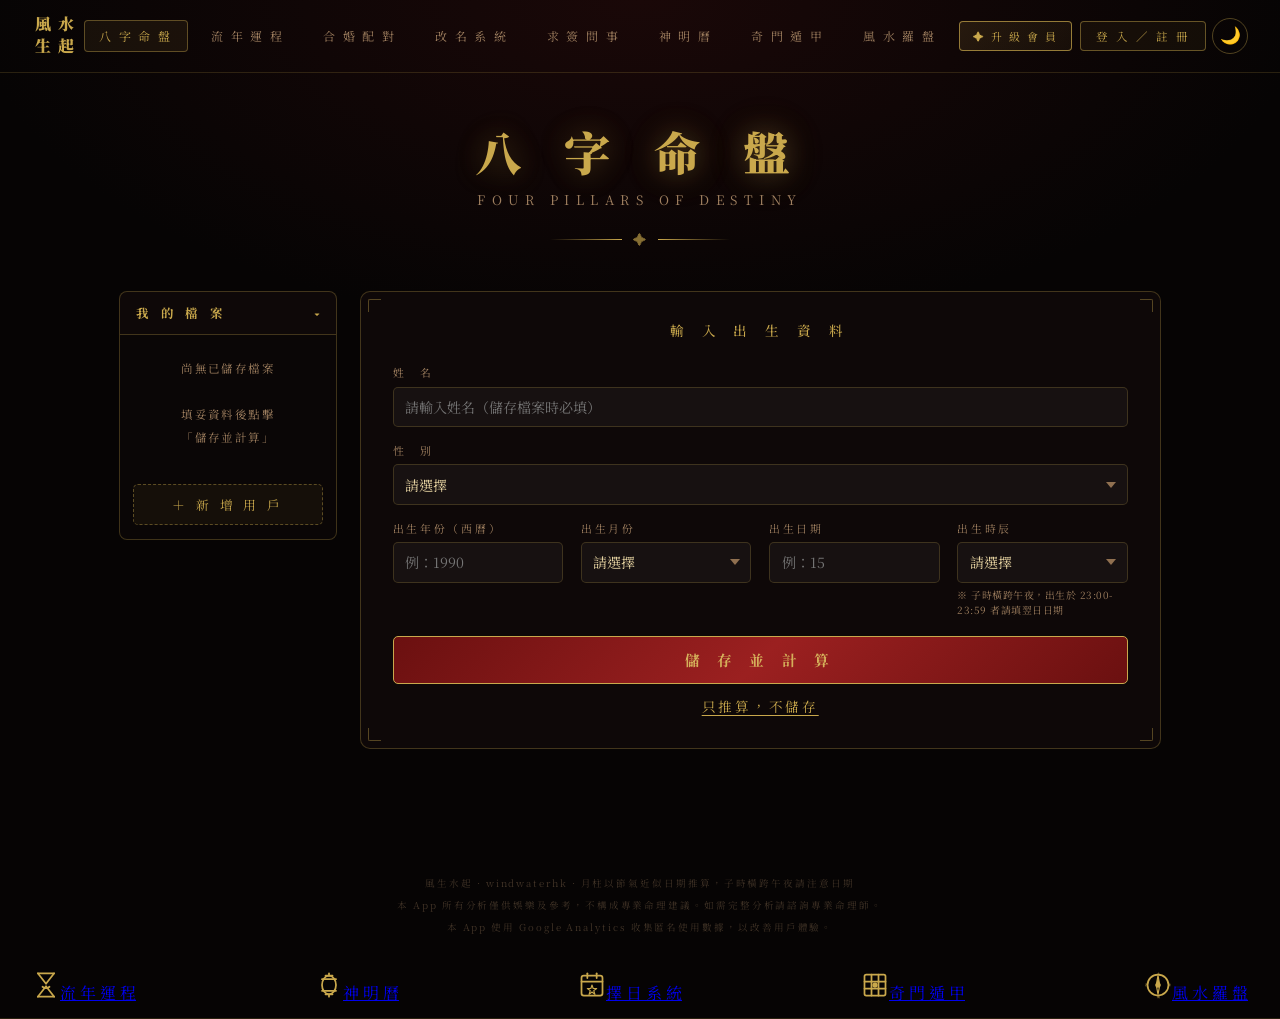
==== commit 0dac4cd4: "fix: 修復每日運勢通知button grant權限後唔觸發通知嘅bug" ====
--- a/index.html
+++ b/index.html
@@ -1,6 +1,7 @@
 <!DOCTYPE html>
 <html lang="zh-TW">
 <head>
+  <link rel="apple-touch-icon" href="/icon-ww-192.png">
   <!-- Google tag (gtag.js) -->
   <script async src="https://www.googletagmanager.com/gtag/js?id=G-C92926GR2M"></script>
   <script>
@@ -23,8 +24,8 @@
   <meta name="apple-mobile-web-app-status-bar-style" content="black-translucent">
   <meta name="apple-mobile-web-app-title" content="風生水起">
   <!-- Icons -->
-  <link rel="apple-touch-icon" href="/icon-bagua.png">
-  <link rel="icon" type="image/png" href="/icon-bagua.png">
+  <link rel="apple-touch-icon" href="/icon-ww-192.png">
+  <link rel="icon" type="image/png" href="/icon-ww-192.png">
   <title>風生水起 · windwaterhk</title>
   <meta property="og:title" content="風生水起 · windwaterhk">
   <meta property="og:description" content="最易用嘅中式命理 App，八字命盤、求簽問事、合婚配對、神明曆">
@@ -2890,6 +2891,15 @@
           <label for="profileName">姓　名</label>
           <input type="text" id="profileName" placeholder="請輸入姓名（儲存檔案時必填）" autocomplete="off">
         </div>
+        <!-- Gender -->
+        <div class="form-group fg-full">
+          <label for="profileGender">性　別</label>
+          <select id="profileGender">
+            <option value="">請選擇</option>
+            <option value="female">女</option>
+            <option value="male">男</option>
+          </select>
+        </div>
         <!-- Year -->
         <div class="form-group">
           <label for="birthYear">出生年份（西曆）</label>
@@ -4073,6 +4083,11 @@
 }
 
 // ── 逐年大運評分 (Mock) ────────────────────────────────────
+// TODO Phase 4: 真實大運計算需要
+// 性別參數（陽男陰女順排，
+// 陰男陽女逆排），
+// gender已儲存喺profile，
+// 接API時直接讀取即可
 const YEAR_STEMS_MAP = {
   2022:'壬',2023:'癸',2024:'甲',2025:'乙',2026:'丙',2027:'丁',
   2028:'戊',2029:'己',2030:'庚',2031:'辛',2032:'壬',2033:'癸'
@@ -4508,6 +4523,7 @@
 
 function saveAndCalculate() {
   const name    = document.getElementById('profileName').value.trim();
+  const gender  = document.getElementById('profileGender').value;
   const year    = parseInt(document.getElementById('birthYear').value);
   const month   = parseInt(document.getElementById('birthMonth').value);
   const day     = parseInt(document.getElementById('birthDay').value);
@@ -4521,13 +4537,13 @@
   if (editingId) {
     const idx = profiles.findIndex(p => p.id === editingId);
     if (idx >= 0) {
-      profiles[idx] = { ...profiles[idx], name, year, month, day, shichen };
+      profiles[idx] = { ...profiles[idx], name, gender, year, month, day, shichen };
       activeId = editingId;
     }
     exitEditMode();
   } else {
     const newId = Date.now().toString(36);
-    profiles.unshift({ id: newId, name, year, month, day, shichen });
+    profiles.unshift({ id: newId, name, gender, year, month, day, shichen });
     activeId = newId;
   }
 
@@ -4546,11 +4562,12 @@
   if (!p) return;
   activeId = id;
 
-  document.getElementById('profileName').value   = p.name;
-  document.getElementById('birthYear').value     = p.year;
-  document.getElementById('birthMonth').value    = p.month;
-  document.getElementById('birthDay').value      = p.day;
-  document.getElementById('birthShichen').value  = p.shichen;
+  document.getElementById('profileName').value    = p.name;
+  document.getElementById('profileGender').value  = p.gender || '';
+  document.getElementById('birthYear').value      = p.year;
+  document.getElementById('birthMonth').value     = p.month;
+  document.getElementById('birthDay').value       = p.day;
+  document.getElementById('birthShichen').value   = p.shichen;
 
   renderProfileList();
 
@@ -4563,11 +4580,12 @@
   if (!p) return;
   editingId = id;
 
-  document.getElementById('profileName').value   = p.name;
-  document.getElementById('birthYear').value     = p.year;
-  document.getElementById('birthMonth').value    = p.month;
-  document.getElementById('birthDay').value      = p.day;
-  document.getElementById('birthShichen').value  = p.shichen;
+  document.getElementById('profileName').value    = p.name;
+  document.getElementById('profileGender').value  = p.gender || '';
+  document.getElementById('birthYear').value      = p.year;
+  document.getElementById('birthMonth').value     = p.month;
+  document.getElementById('birthDay').value       = p.day;
+  document.getElementById('birthShichen').value   = p.shichen;
 
   document.getElementById('editBar').classList.remove('hidden');
   document.getElementById('editLabel').textContent = `正在編輯：${p.name}`;
@@ -4604,8 +4622,9 @@
 
 function clearForm() {
   ['profileName','birthYear','birthDay'].forEach(id => document.getElementById(id).value = '');
-  document.getElementById('birthMonth').value   = '';
-  document.getElementById('birthShichen').value = '';
+  document.getElementById('profileGender').value = '';
+  document.getElementById('birthMonth').value    = '';
+  document.getElementById('birthShichen').value  = '';
 }
 
 // ── Render profile list ─────────────────────────────────
@@ -5696,12 +5715,22 @@
 
   if (Notification.permission === 'granted') {
     showNotifEnabled(btn, status);
+    const s = fsoGetNotifSettings();
+    s.dailyHoroscope = true;
+    localStorage.setItem(FSO_NOTIF_SETTINGS_KEY, JSON.stringify(s));
+    if (typeof fsoRegisterSW === 'function') fsoRegisterSW();
+    if (typeof fsoRunNotifChecks === 'function') fsoRunNotifChecks();
     return;
   }
 
   Notification.requestPermission().then(perm => {
     if (perm === 'granted') {
       showNotifEnabled(btn, status);
+      const s = fsoGetNotifSettings();
+      s.dailyHoroscope = true;
+      localStorage.setItem(FSO_NOTIF_SETTINGS_KEY, JSON.stringify(s));
+      if (typeof fsoRegisterSW === 'function') fsoRegisterSW();
+      if (typeof fsoRunNotifChecks === 'function') fsoRunNotifChecks();
     } else {
       alert('未獲授權，請在瀏覽器設定中允許通知。');
     }
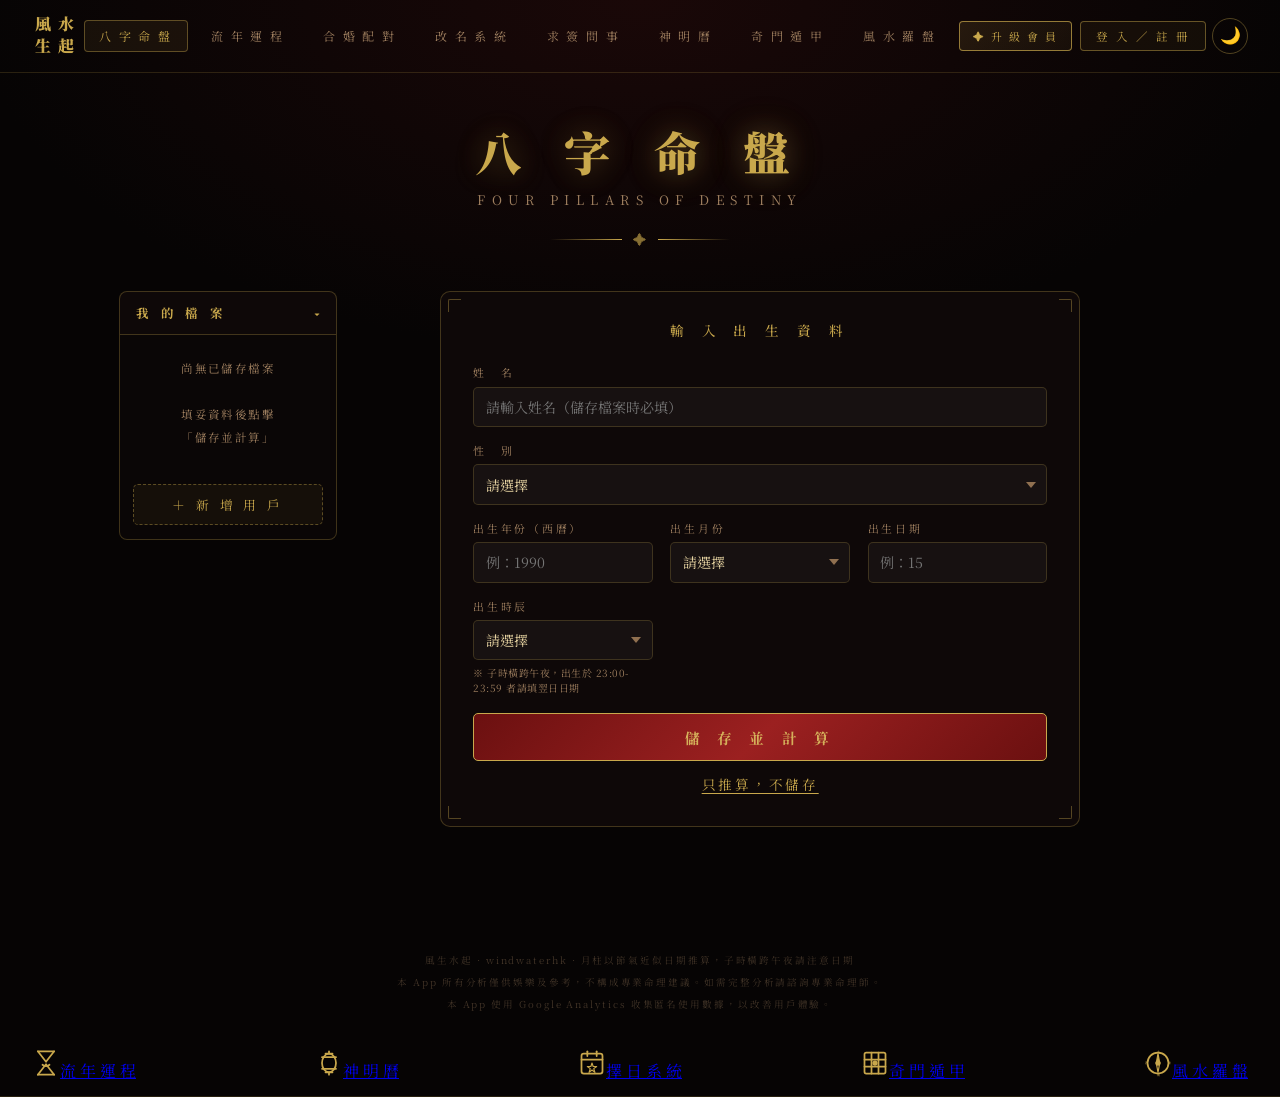
==== commit 2469f2c1: "fix: 輸入出生資料卡片置中對齊，max-width 640px margin auto" ====
--- a/index.html
+++ b/index.html
@@ -305,6 +305,13 @@
       padding: 1.8rem 2rem;
       position: relative;
       margin-bottom: 1.4rem;
+    }
+
+    /* 輸入出生資料卡片：置中對齊 */
+    .input-card {
+      max-width: 640px;
+      margin-left: auto;
+      margin-right: auto;
     }
 
     .cc { position:absolute; width:13px; height:13px; border-color:var(--gold); border-style:solid; opacity:0.38; }
@@ -2874,7 +2881,7 @@
   <div id="baziSection">
 
     <!-- Input card -->
-    <div class="card">
+    <div class="card input-card">
       <div class="cc tl"></div><div class="cc tr"></div>
       <div class="cc bl"></div><div class="cc br"></div>
       <p class="card-title">輸 入 出 生 資 料</p>
